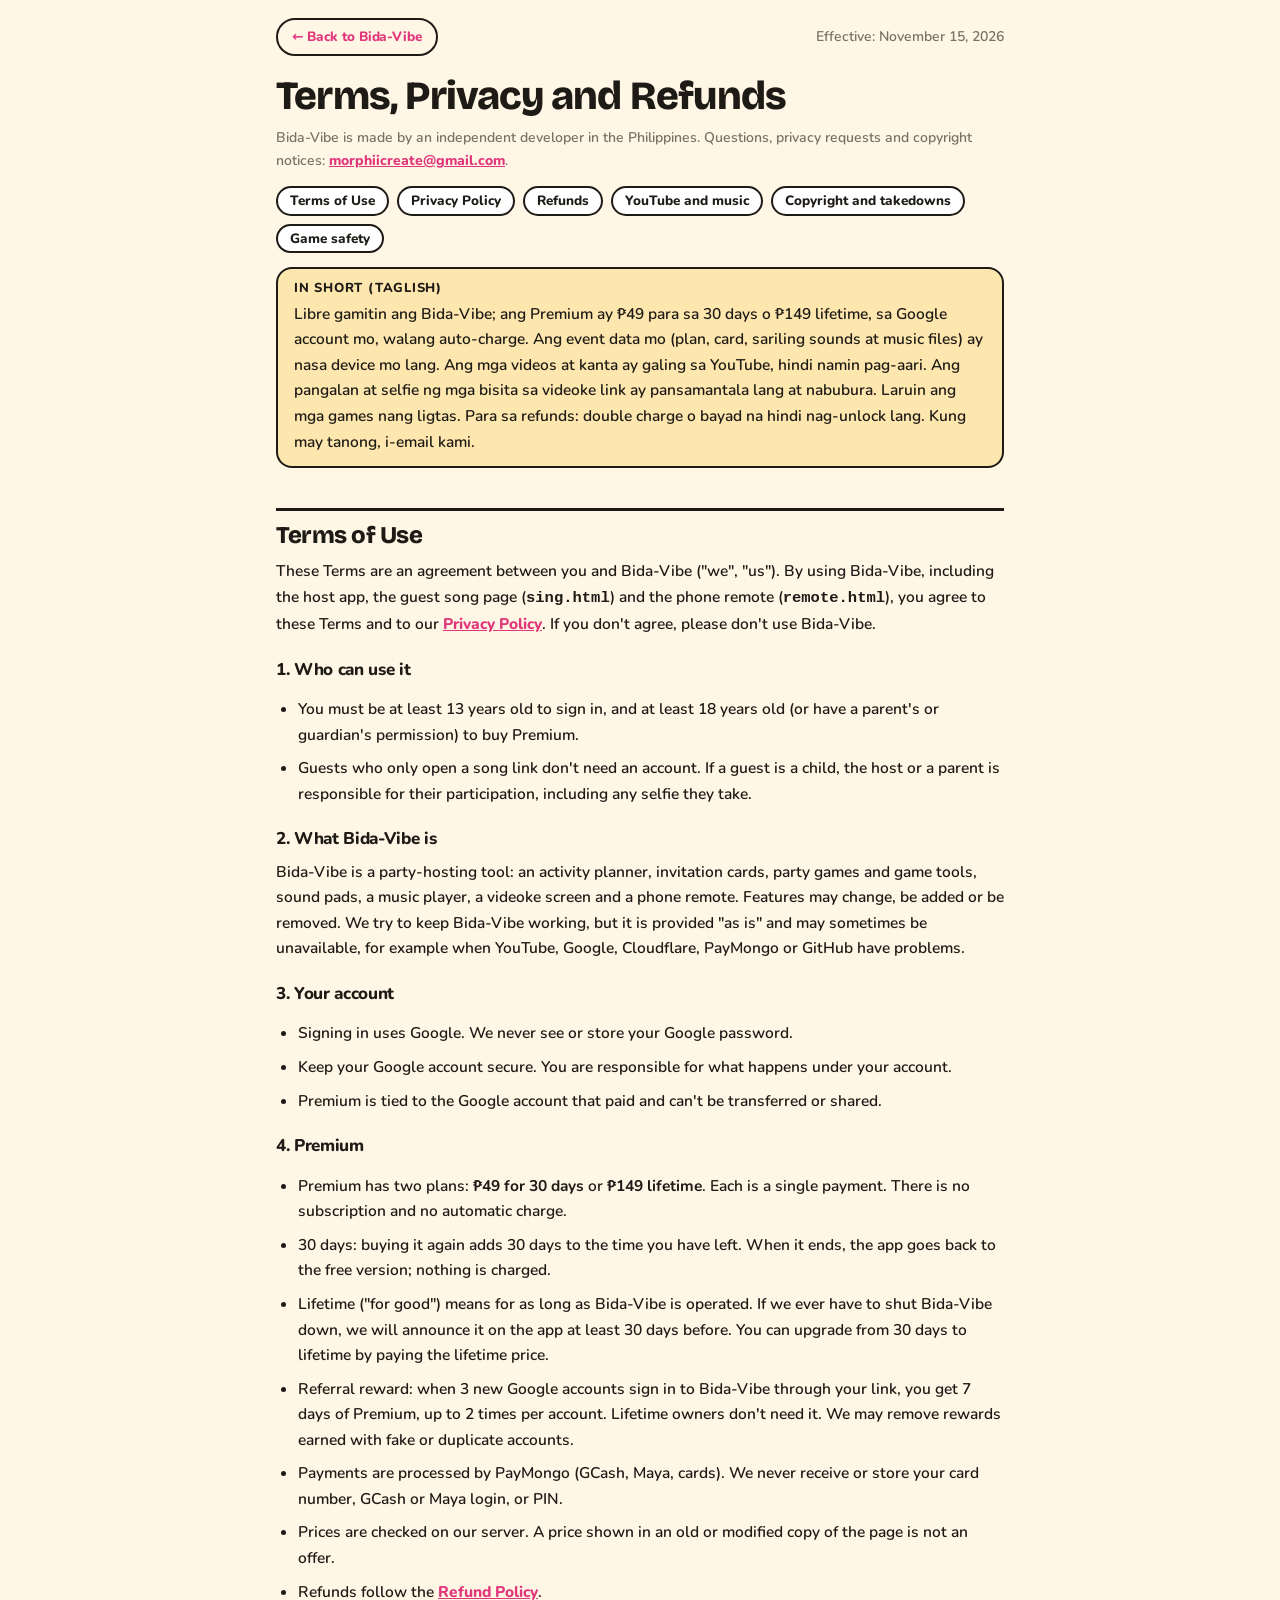
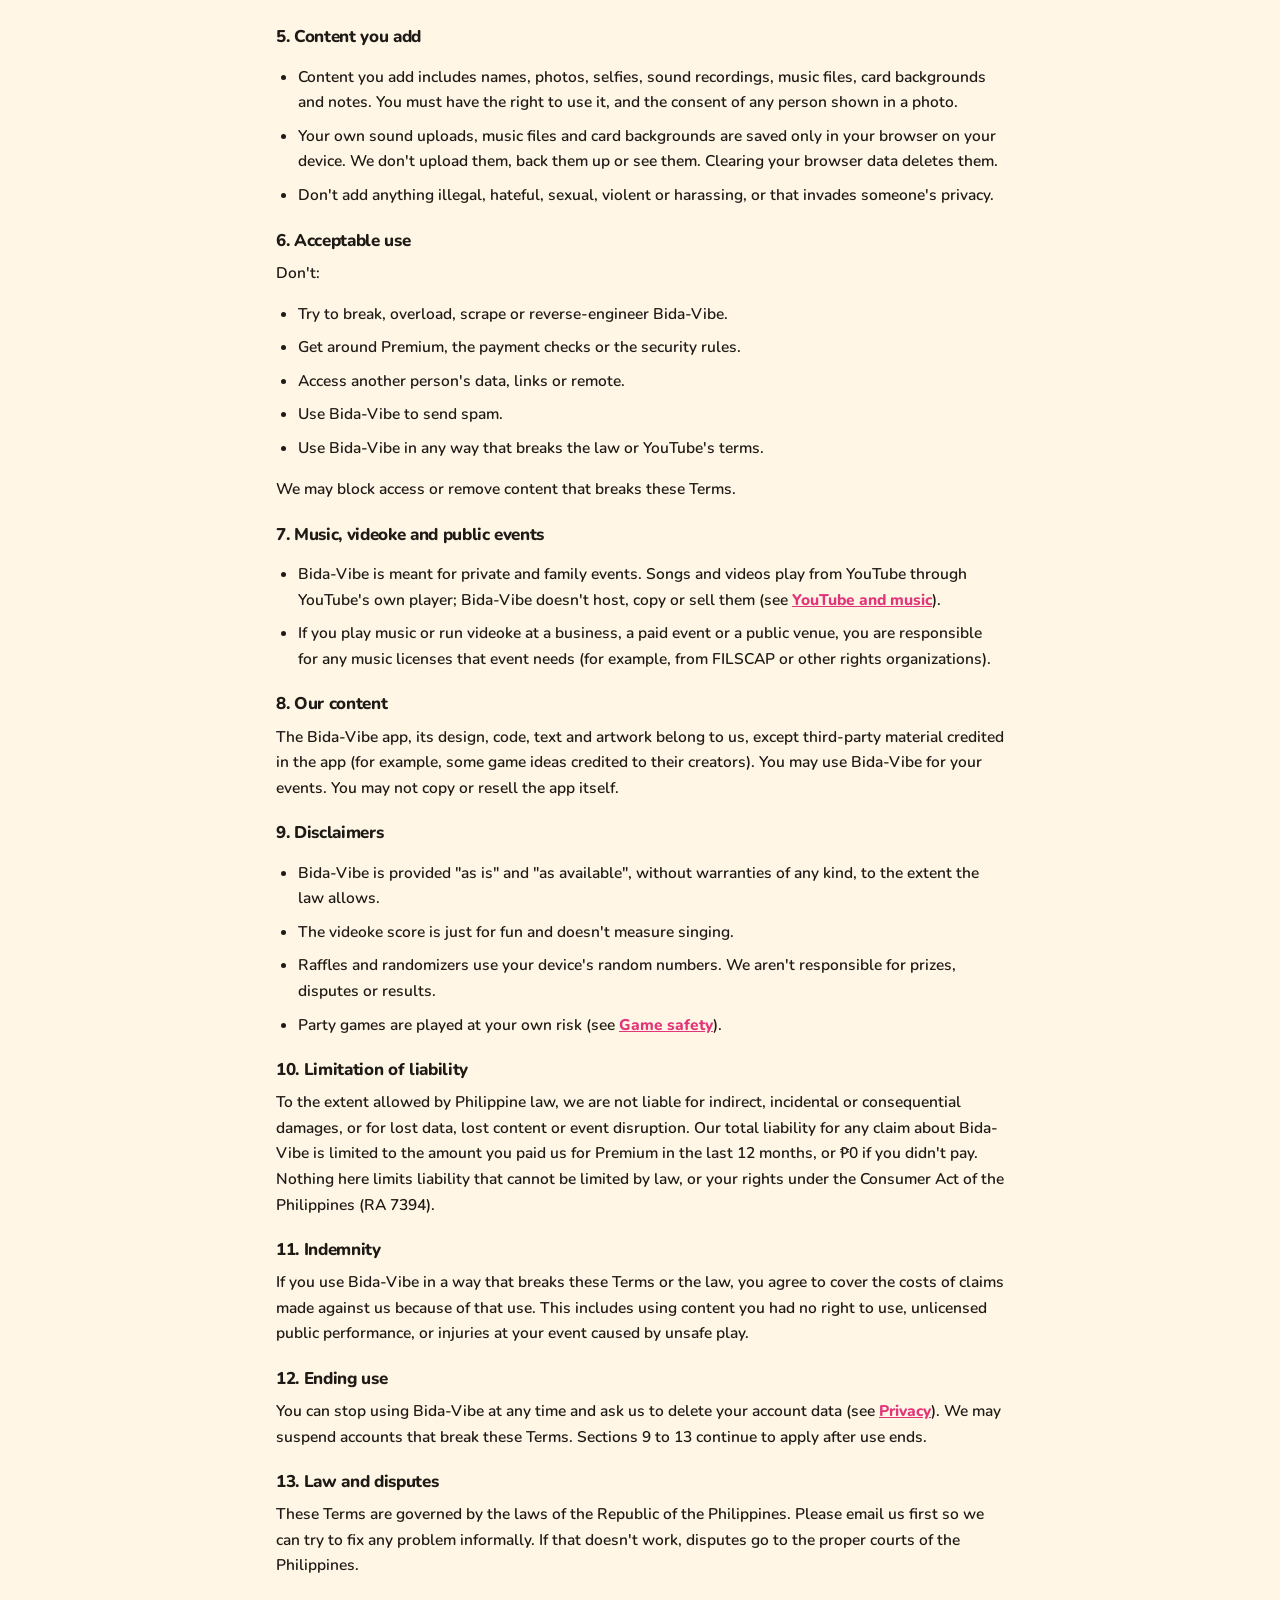
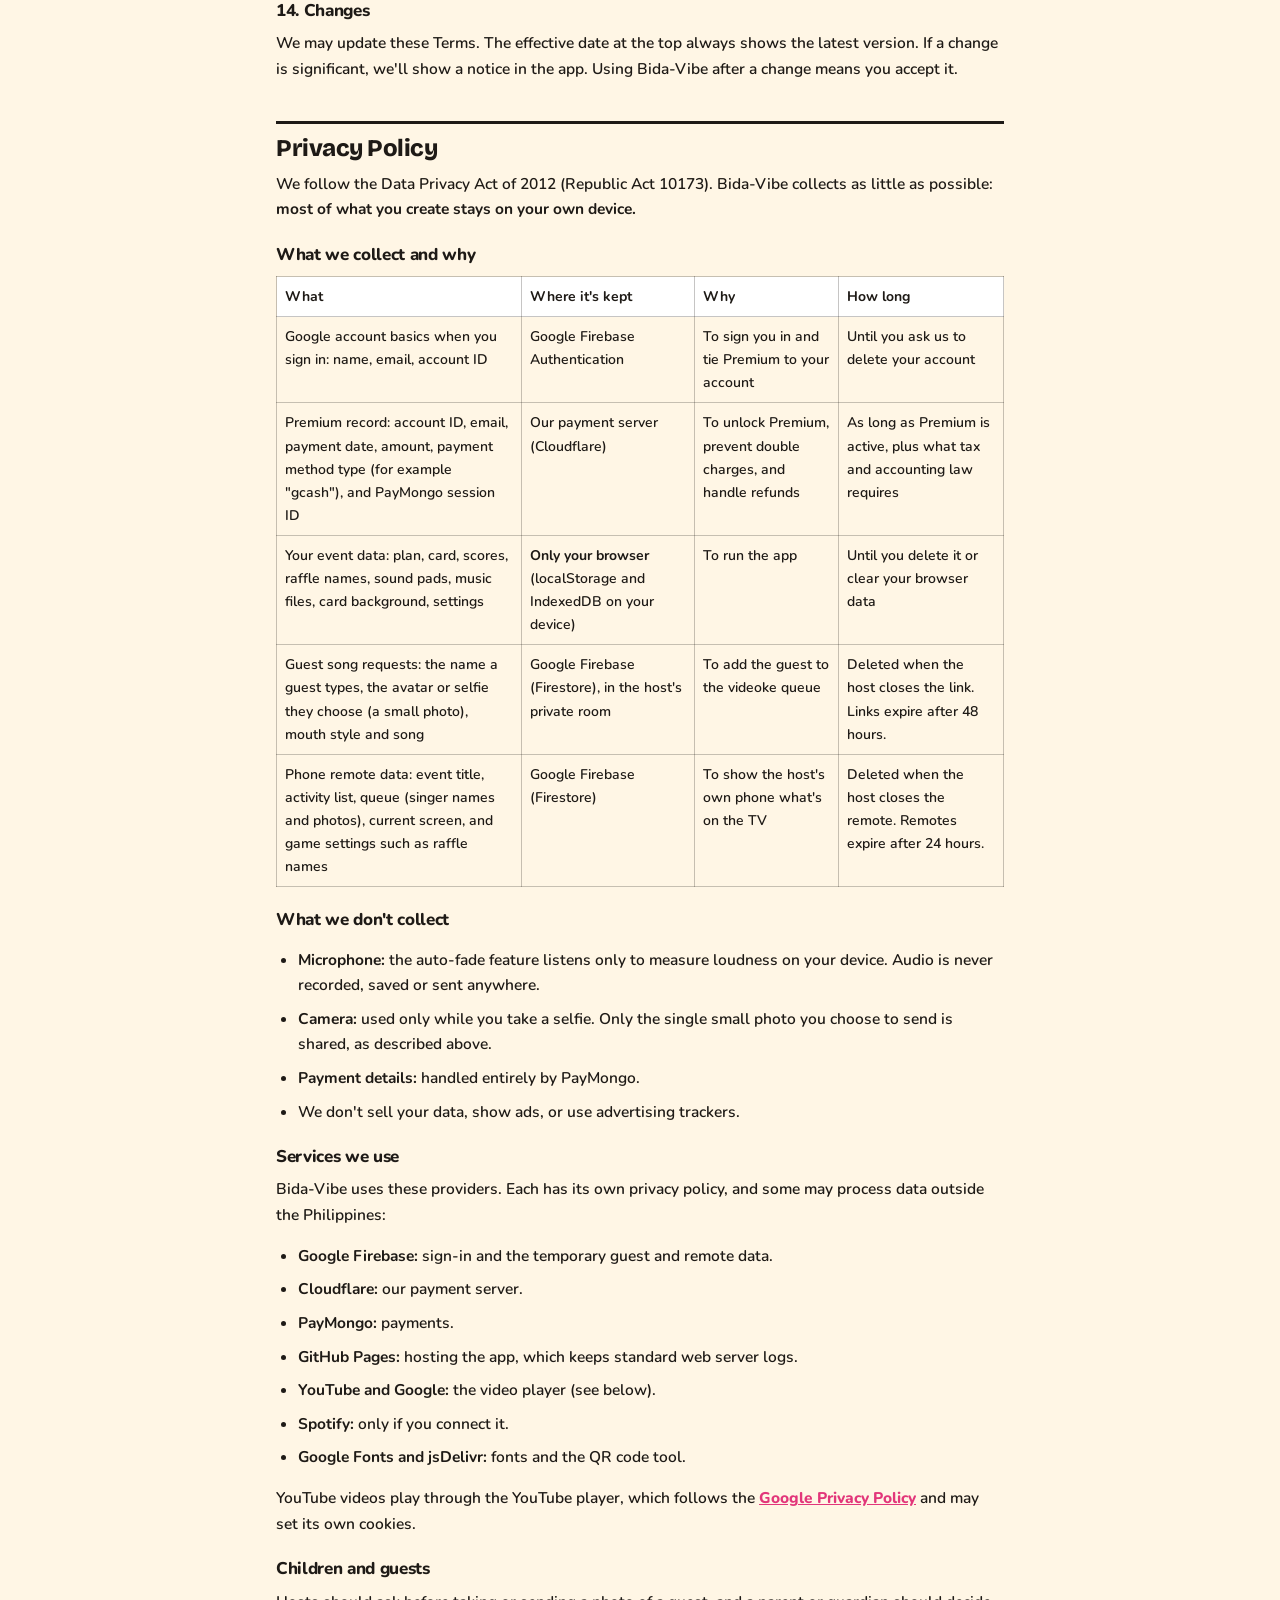
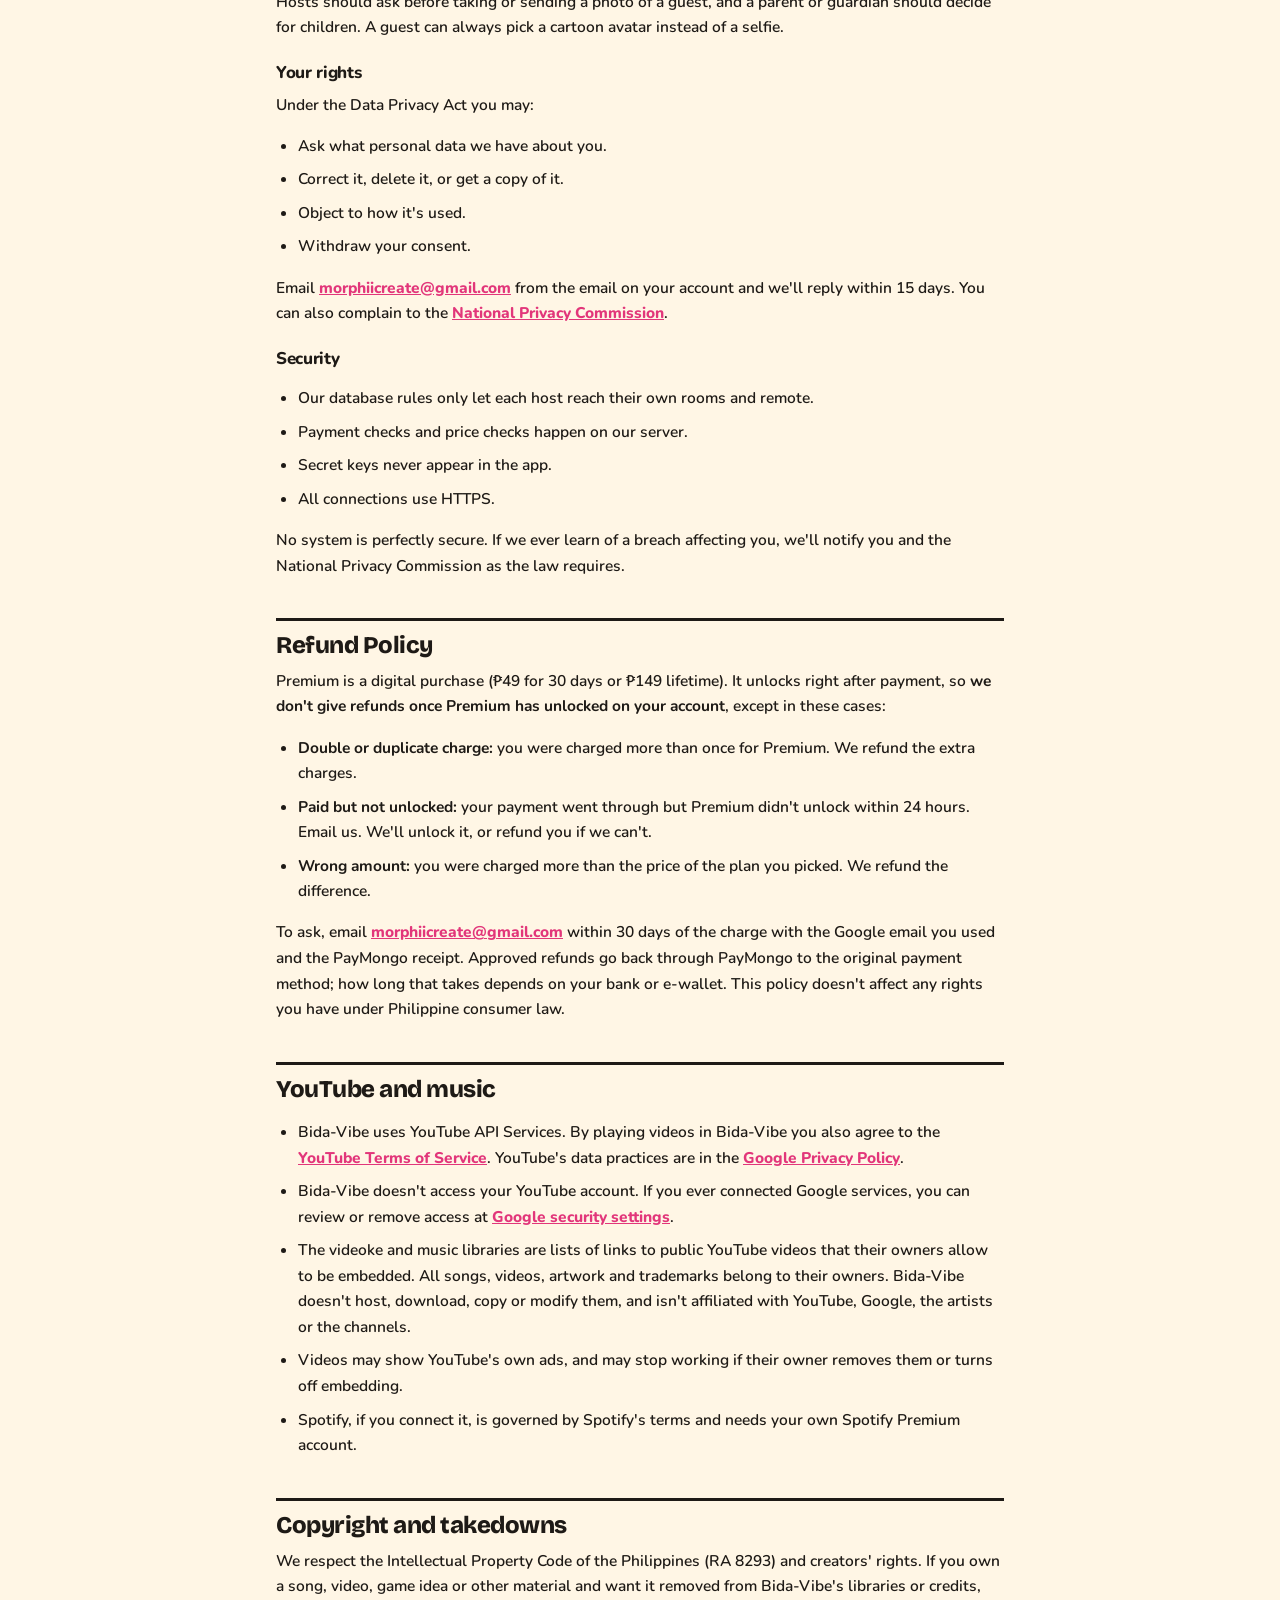
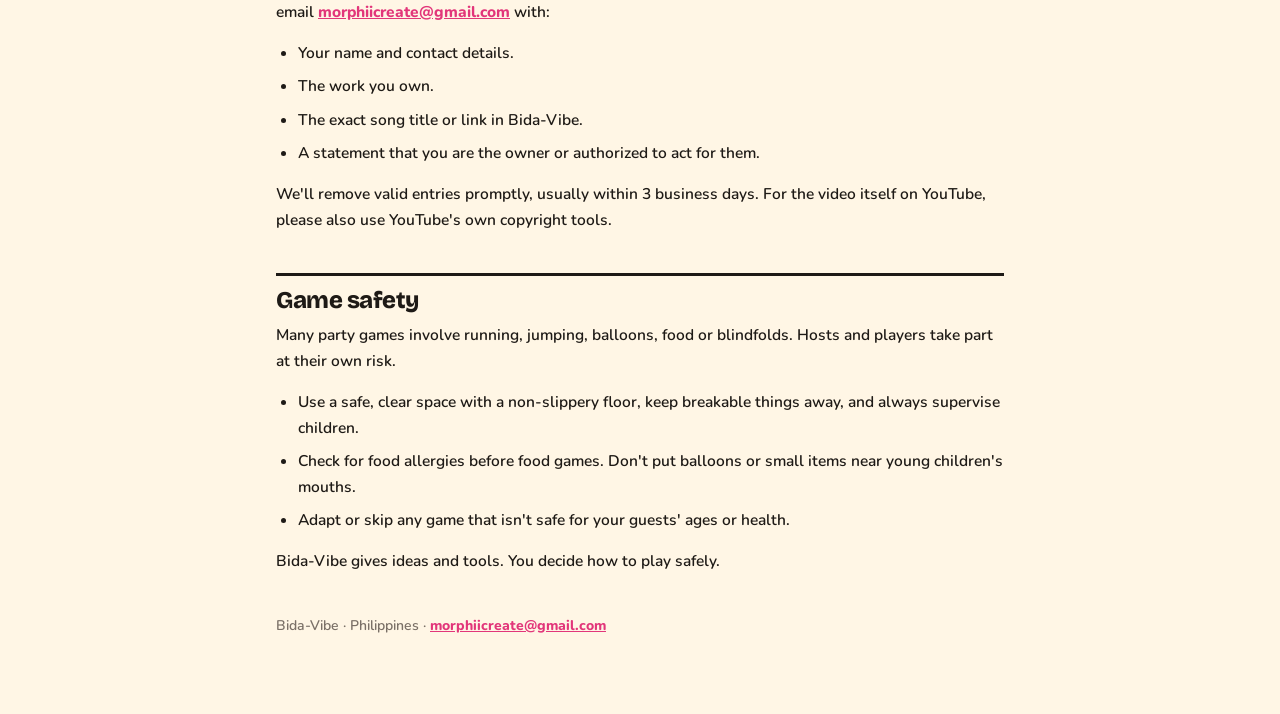
==== legal.html @ 40c273c8 "Two Premium plans, referral, offline mode, emcee pads, shorter wording - Premium: ₱49 for 30 days or" ====
<!DOCTYPE html>
<html lang="en">
<head>
<meta charset="UTF-8">
<meta name="viewport" content="width=device-width, initial-scale=1, viewport-fit=cover">
<meta name="theme-color" content="#1E1A16">
<meta name="referrer" content="strict-origin-when-cross-origin">
<meta http-equiv="Content-Security-Policy" content="object-src 'none'; base-uri 'self'; form-action 'self'; upgrade-insecure-requests">
<!-- Anti-clickjacking: if another site loads this page inside a frame, show nothing -->
<style id="antiframe">html{display:none}</style>
<script>if (window.top === window.self) { document.getElementById('antiframe').remove(); } else { try { window.top.location = window.self.location; } catch (e) {} }</script>
<title>Bida-Vibe · Terms, Privacy and Refunds</title>
<meta name="description" content="Bida-Vibe Terms of Use, Privacy Policy, Refund Policy, and copyright and YouTube notices.">
<link rel="icon" href="data:image/svg+xml,%3Csvg xmlns='http://www.w3.org/2000/svg' viewBox='0 0 64 64'%3E%3Cpath d='M4 8h56l-6 24-22 24L10 32z' fill='%23E2367A' stroke='%231E1A16' stroke-width='4' stroke-linejoin='round'/%3E%3Ccircle cx='32' cy='24' r='7' fill='%23FFF6E5'/%3E%3C/svg%3E">
<link rel="preconnect" href="https://fonts.googleapis.com">
<link rel="preconnect" href="https://fonts.gstatic.com" crossorigin>
<link href="https://fonts.googleapis.com/css2?family=Bricolage+Grotesque:opsz,wght@12..96,600;12..96,800&family=Nunito:wght@400;600;700;800&display=swap" rel="stylesheet">
<link rel="stylesheet" href="bida.css?v=20261116v">
<style>
  body { background: var(--cream); }
  .lg { max-width: 760px; margin: 0 auto; padding: 18px 16px 70px; font: 600 15.5px/1.65 var(--f); color: var(--ink); }
  .lg-top { display: flex; align-items: center; justify-content: space-between; gap: 10px; flex-wrap: wrap; }
  .lg h1 { font: 800 clamp(28px, 7vw, 40px)/1.1 var(--f2); margin: 18px 0 6px; }
  .lg h2 { font: 800 24px/1.2 var(--f2); margin: 40px 0 8px; padding-top: 10px; border-top: 3px solid var(--ink); scroll-margin-top: 12px; }
  .lg h3 { font: 800 17px/1.3 var(--f); margin: 22px 0 4px; }
  .lg p, .lg li { margin: 8px 0; }
  .lg ul { padding-left: 22px; }
  .lg a { color: var(--magenta); font-weight: 800; }
  .lg .muted { color: var(--ink-3); }
  .lg-toc { display: flex; flex-wrap: wrap; gap: 8px; margin: 14px 0 6px; }
  .lg-toc a { color: var(--ink); text-decoration: none; border: 2px solid var(--ink); border-radius: 99px; padding: 6px 12px; background: #fff; font: 800 13.5px/1 var(--f); }
  .lg-short { background: var(--gold-soft); border: 2px solid var(--ink); border-radius: 16px; padding: 12px 16px; margin: 14px 0; }
  .lg-short b { display: block; font: 800 13px/1.2 var(--f); letter-spacing: .06em; text-transform: uppercase; margin-bottom: 4px; }
  .lg table { width: 100%; border-collapse: collapse; font-size: 14px; margin: 10px 0; }
  .lg th, .lg td { text-align: left; vertical-align: top; border: 1.5px solid rgba(30,26,22,.25); padding: 8px; }
  .lg th { background: #fff; }
  @media (max-width: 560px) { .lg table, .lg tbody, .lg tr, .lg td, .lg th { display: block; } .lg thead { display: none; } .lg td { border-top: 0; } .lg tr { margin-bottom: 10px; border-top: 1.5px solid rgba(30,26,22,.25); } }
</style>
</head>
<body>
<main class="lg">
  <div class="lg-top"><a class="btn btn--ghost btn--sm" href="./">← Back to Bida-Vibe</a><span class="muted">Effective: November 15, 2026</span></div>
  <h1>Terms, Privacy and Refunds</h1>
  <p class="muted">Bida-Vibe is made by an independent developer in the Philippines. Questions, privacy requests and copyright notices: <a href="mailto:morphiicreate@gmail.com">morphiicreate@gmail.com</a>.</p>
  <nav class="lg-toc" aria-label="Sections">
    <a href="#terms">Terms of Use</a><a href="#privacy">Privacy Policy</a><a href="#refunds">Refunds</a><a href="#youtube">YouTube and music</a><a href="#copyright">Copyright and takedowns</a><a href="#safety">Game safety</a>
  </nav>
  <div class="lg-short"><b>In short (Taglish)</b>
    Libre gamitin ang Bida-Vibe; ang Premium ay ₱49 para sa 30 days o ₱149 lifetime, sa Google account mo, walang auto-charge. Ang event data mo (plan, card, sariling sounds at music files) ay nasa device mo lang. Ang mga videos at kanta ay galing sa YouTube, hindi namin pag-aari. Ang pangalan at selfie ng mga bisita sa videoke link ay pansamantala lang at nabubura. Laruin ang mga games nang ligtas. Para sa refunds: double charge o bayad na hindi nag-unlock lang. Kung may tanong, i-email kami.</div>

  <!-- ================= TERMS ================= -->
  <h2 id="terms">Terms of Use</h2>
  <p>These Terms are an agreement between you and Bida-Vibe ("we", "us"). By using Bida-Vibe, including the host app, the guest song page (<code>sing.html</code>) and the phone remote (<code>remote.html</code>), you agree to these Terms and to our <a href="#privacy">Privacy Policy</a>. If you don't agree, please don't use Bida-Vibe.</p>

  <h3>1. Who can use it</h3>
  <ul>
    <li>You must be at least 13 years old to sign in, and at least 18 years old (or have a parent's or guardian's permission) to buy Premium.</li>
    <li>Guests who only open a song link don't need an account. If a guest is a child, the host or a parent is responsible for their participation, including any selfie they take.</li>
  </ul>

  <h3>2. What Bida-Vibe is</h3>
  <p>Bida-Vibe is a party-hosting tool: an activity planner, invitation cards, party games and game tools, sound pads, a music player, a videoke screen and a phone remote. Features may change, be added or be removed. We try to keep Bida-Vibe working, but it is provided "as is" and may sometimes be unavailable, for example when YouTube, Google, Cloudflare, PayMongo or GitHub have problems.</p>

  <h3>3. Your account</h3>
  <ul>
    <li>Signing in uses Google. We never see or store your Google password.</li>
    <li>Keep your Google account secure. You are responsible for what happens under your account.</li>
    <li>Premium is tied to the Google account that paid and can't be transferred or shared.</li>
  </ul>

  <h3>4. Premium</h3>
  <ul>
    <li>Premium has two plans: <b>₱49 for 30 days</b> or <b>₱149 lifetime</b>. Each is a single payment. There is no subscription and no automatic charge.</li>
    <li>30 days: buying it again adds 30 days to the time you have left. When it ends, the app goes back to the free version; nothing is charged.</li>
    <li>Lifetime ("for good") means for as long as Bida-Vibe is operated. If we ever have to shut Bida-Vibe down, we will announce it on the app at least 30 days before. You can upgrade from 30 days to lifetime by paying the lifetime price.</li>
    <li>Referral reward: when 3 new Google accounts sign in to Bida-Vibe through your link, you get 7 days of Premium, up to 2 times per account. Lifetime owners don't need it. We may remove rewards earned with fake or duplicate accounts.</li>
    <li>Payments are processed by PayMongo (GCash, Maya, cards). We never receive or store your card number, GCash or Maya login, or PIN.</li>
    <li>Prices are checked on our server. A price shown in an old or modified copy of the page is not an offer.</li>
    <li>Refunds follow the <a href="#refunds">Refund Policy</a>.</li>
  </ul>

  <h3>5. Content you add</h3>
  <ul>
    <li>Content you add includes names, photos, selfies, sound recordings, music files, card backgrounds and notes. You must have the right to use it, and the consent of any person shown in a photo.</li>
    <li>Your own sound uploads, music files and card backgrounds are saved only in your browser on your device. We don't upload them, back them up or see them. Clearing your browser data deletes them.</li>
    <li>Don't add anything illegal, hateful, sexual, violent or harassing, or that invades someone's privacy.</li>
  </ul>

  <h3>6. Acceptable use</h3>
  <p>Don't:</p>
  <ul>
    <li>Try to break, overload, scrape or reverse-engineer Bida-Vibe.</li>
    <li>Get around Premium, the payment checks or the security rules.</li>
    <li>Access another person's data, links or remote.</li>
    <li>Use Bida-Vibe to send spam.</li>
    <li>Use Bida-Vibe in any way that breaks the law or YouTube's terms.</li>
  </ul>
  <p>We may block access or remove content that breaks these Terms.</p>

  <h3>7. Music, videoke and public events</h3>
  <ul>
    <li>Bida-Vibe is meant for private and family events. Songs and videos play from YouTube through YouTube's own player; Bida-Vibe doesn't host, copy or sell them (see <a href="#youtube">YouTube and music</a>).</li>
    <li>If you play music or run videoke at a business, a paid event or a public venue, you are responsible for any music licenses that event needs (for example, from FILSCAP or other rights organizations).</li>
  </ul>

  <h3>8. Our content</h3>
  <p>The Bida-Vibe app, its design, code, text and artwork belong to us, except third-party material credited in the app (for example, some game ideas credited to their creators). You may use Bida-Vibe for your events. You may not copy or resell the app itself.</p>

  <h3>9. Disclaimers</h3>
  <ul>
    <li>Bida-Vibe is provided "as is" and "as available", without warranties of any kind, to the extent the law allows.</li>
    <li>The videoke score is just for fun and doesn't measure singing.</li>
    <li>Raffles and randomizers use your device's random numbers. We aren't responsible for prizes, disputes or results.</li>
    <li>Party games are played at your own risk (see <a href="#safety">Game safety</a>).</li>
  </ul>

  <h3>10. Limitation of liability</h3>
  <p>To the extent allowed by Philippine law, we are not liable for indirect, incidental or consequential damages, or for lost data, lost content or event disruption. Our total liability for any claim about Bida-Vibe is limited to the amount you paid us for Premium in the last 12 months, or ₱0 if you didn't pay. Nothing here limits liability that cannot be limited by law, or your rights under the Consumer Act of the Philippines (RA 7394).</p>

  <h3>11. Indemnity</h3>
  <p>If you use Bida-Vibe in a way that breaks these Terms or the law, you agree to cover the costs of claims made against us because of that use. This includes using content you had no right to use, unlicensed public performance, or injuries at your event caused by unsafe play.</p>

  <h3>12. Ending use</h3>
  <p>You can stop using Bida-Vibe at any time and ask us to delete your account data (see <a href="#privacy">Privacy</a>). We may suspend accounts that break these Terms. Sections 9 to 13 continue to apply after use ends.</p>

  <h3>13. Law and disputes</h3>
  <p>These Terms are governed by the laws of the Republic of the Philippines. Please email us first so we can try to fix any problem informally. If that doesn't work, disputes go to the proper courts of the Philippines.</p>

  <h3>14. Changes</h3>
  <p>We may update these Terms. The effective date at the top always shows the latest version. If a change is significant, we'll show a notice in the app. Using Bida-Vibe after a change means you accept it.</p>

  <!-- ================= PRIVACY ================= -->
  <h2 id="privacy">Privacy Policy</h2>
  <p>We follow the Data Privacy Act of 2012 (Republic Act 10173). Bida-Vibe collects as little as possible: <b>most of what you create stays on your own device.</b></p>

  <h3>What we collect and why</h3>
  <table>
    <thead><tr><th>What</th><th>Where it's kept</th><th>Why</th><th>How long</th></tr></thead>
    <tbody>
      <tr><td>Google account basics when you sign in: name, email, account ID</td><td>Google Firebase Authentication</td><td>To sign you in and tie Premium to your account</td><td>Until you ask us to delete your account</td></tr>
      <tr><td>Premium record: account ID, email, payment date, amount, payment method type (for example "gcash"), and PayMongo session ID</td><td>Our payment server (Cloudflare)</td><td>To unlock Premium, prevent double charges, and handle refunds</td><td>As long as Premium is active, plus what tax and accounting law requires</td></tr>
      <tr><td>Your event data: plan, card, scores, raffle names, sound pads, music files, card background, settings</td><td><b>Only your browser</b> (localStorage and IndexedDB on your device)</td><td>To run the app</td><td>Until you delete it or clear your browser data</td></tr>
      <tr><td>Guest song requests: the name a guest types, the avatar or selfie they choose (a small photo), mouth style and song</td><td>Google Firebase (Firestore), in the host's private room</td><td>To add the guest to the videoke queue</td><td>Deleted when the host closes the link. Links expire after 48 hours.</td></tr>
      <tr><td>Phone remote data: event title, activity list, queue (singer names and photos), current screen, and game settings such as raffle names</td><td>Google Firebase (Firestore)</td><td>To show the host's own phone what's on the TV</td><td>Deleted when the host closes the remote. Remotes expire after 24 hours.</td></tr>
    </tbody>
  </table>

  <h3>What we don't collect</h3>
  <ul>
    <li><b>Microphone:</b> the auto-fade feature listens only to measure loudness on your device. Audio is never recorded, saved or sent anywhere.</li>
    <li><b>Camera:</b> used only while you take a selfie. Only the single small photo you choose to send is shared, as described above.</li>
    <li><b>Payment details:</b> handled entirely by PayMongo.</li>
    <li>We don't sell your data, show ads, or use advertising trackers.</li>
  </ul>

  <h3>Services we use</h3>
  <p>Bida-Vibe uses these providers. Each has its own privacy policy, and some may process data outside the Philippines:</p>
  <ul>
    <li><b>Google Firebase:</b> sign-in and the temporary guest and remote data.</li>
    <li><b>Cloudflare:</b> our payment server.</li>
    <li><b>PayMongo:</b> payments.</li>
    <li><b>GitHub Pages:</b> hosting the app, which keeps standard web server logs.</li>
    <li><b>YouTube and Google:</b> the video player (see below).</li>
    <li><b>Spotify:</b> only if you connect it.</li>
    <li><b>Google Fonts and jsDelivr:</b> fonts and the QR code tool.</li>
  </ul>
  <p>YouTube videos play through the YouTube player, which follows the <a href="https://policies.google.com/privacy" target="_blank" rel="noopener noreferrer">Google Privacy Policy</a> and may set its own cookies.</p>

  <h3>Children and guests</h3>
  <p>Hosts should ask before taking or sending a photo of a guest, and a parent or guardian should decide for children. A guest can always pick a cartoon avatar instead of a selfie.</p>

  <h3>Your rights</h3>
  <p>Under the Data Privacy Act you may:</p>
  <ul>
    <li>Ask what personal data we have about you.</li>
    <li>Correct it, delete it, or get a copy of it.</li>
    <li>Object to how it's used.</li>
    <li>Withdraw your consent.</li>
  </ul>
  <p>Email <a href="mailto:morphiicreate@gmail.com">morphiicreate@gmail.com</a> from the email on your account and we'll reply within 15 days. You can also complain to the <a href="https://privacy.gov.ph" target="_blank" rel="noopener noreferrer">National Privacy Commission</a>.</p>

  <h3>Security</h3>
  <ul>
    <li>Our database rules only let each host reach their own rooms and remote.</li>
    <li>Payment checks and price checks happen on our server.</li>
    <li>Secret keys never appear in the app.</li>
    <li>All connections use HTTPS.</li>
  </ul>
  <p>No system is perfectly secure. If we ever learn of a breach affecting you, we'll notify you and the National Privacy Commission as the law requires.</p>

  <!-- ================= REFUNDS ================= -->
  <h2 id="refunds">Refund Policy</h2>
  <p>Premium is a digital purchase (₱49 for 30 days or ₱149 lifetime). It unlocks right after payment, so <b>we don't give refunds once Premium has unlocked on your account</b>, except in these cases:</p>
  <ul>
    <li><b>Double or duplicate charge:</b> you were charged more than once for Premium. We refund the extra charges.</li>
    <li><b>Paid but not unlocked:</b> your payment went through but Premium didn't unlock within 24 hours. Email us. We'll unlock it, or refund you if we can't.</li>
    <li><b>Wrong amount:</b> you were charged more than the price of the plan you picked. We refund the difference.</li>
  </ul>
  <p>To ask, email <a href="mailto:morphiicreate@gmail.com">morphiicreate@gmail.com</a> within 30 days of the charge with the Google email you used and the PayMongo receipt. Approved refunds go back through PayMongo to the original payment method; how long that takes depends on your bank or e-wallet. This policy doesn't affect any rights you have under Philippine consumer law.</p>

  <!-- ================= YOUTUBE ================= -->
  <h2 id="youtube">YouTube and music</h2>
  <ul>
    <li>Bida-Vibe uses YouTube API Services. By playing videos in Bida-Vibe you also agree to the <a href="https://www.youtube.com/t/terms" target="_blank" rel="noopener noreferrer">YouTube Terms of Service</a>. YouTube's data practices are in the <a href="https://policies.google.com/privacy" target="_blank" rel="noopener noreferrer">Google Privacy Policy</a>.</li>
    <li>Bida-Vibe doesn't access your YouTube account. If you ever connected Google services, you can review or remove access at <a href="https://myaccount.google.com/permissions" target="_blank" rel="noopener noreferrer">Google security settings</a>.</li>
    <li>The videoke and music libraries are lists of links to public YouTube videos that their owners allow to be embedded. All songs, videos, artwork and trademarks belong to their owners. Bida-Vibe doesn't host, download, copy or modify them, and isn't affiliated with YouTube, Google, the artists or the channels.</li>
    <li>Videos may show YouTube's own ads, and may stop working if their owner removes them or turns off embedding.</li>
    <li>Spotify, if you connect it, is governed by Spotify's terms and needs your own Spotify Premium account.</li>
  </ul>

  <!-- ================= COPYRIGHT ================= -->
  <h2 id="copyright">Copyright and takedowns</h2>
  <p>We respect the Intellectual Property Code of the Philippines (RA 8293) and creators' rights. If you own a song, video, game idea or other material and want it removed from Bida-Vibe's libraries or credits, email <a href="mailto:morphiicreate@gmail.com">morphiicreate@gmail.com</a> with:</p>
  <ul>
    <li>Your name and contact details.</li>
    <li>The work you own.</li>
    <li>The exact song title or link in Bida-Vibe.</li>
    <li>A statement that you are the owner or authorized to act for them.</li>
  </ul>
  <p>We'll remove valid entries promptly, usually within 3 business days. For the video itself on YouTube, please also use YouTube's own copyright tools.</p>

  <!-- ================= SAFETY ================= -->
  <h2 id="safety">Game safety</h2>
  <p>Many party games involve running, jumping, balloons, food or blindfolds. Hosts and players take part at their own risk.</p>
  <ul>
    <li>Use a safe, clear space with a non-slippery floor, keep breakable things away, and always supervise children.</li>
    <li>Check for food allergies before food games. Don't put balloons or small items near young children's mouths.</li>
    <li>Adapt or skip any game that isn't safe for your guests' ages or health.</li>
  </ul>
  <p>Bida-Vibe gives ideas and tools. You decide how to play safely.</p>

  <p class="muted" style="margin-top:40px">Bida-Vibe · Philippines · <a href="mailto:morphiicreate@gmail.com">morphiicreate@gmail.com</a></p>
</main>
</body>
</html>
---- bida.css ----
/* ============================================================
   Bida-Vibe — flat fiesta styles (no gradients)
   ============================================================ */
html, body { background: #FFF6E5; }

:root {
  --cream: #FFF6E5;
  --paper: #FFFDF8;
  --ink: #1E1A16;
  --ink-2: #4A433C;
  --ink-3: #7A7067;
  --line: #1E1A16;
  --magenta: #E2367A;
  --magenta-soft: #FBD3E2;
  --turq: #0FA3A3;
  --turq-soft: #C9EEEC;
  --gold: #F6B21B;
  --gold-soft: #FDE7AE;
  --chili: #E4452B;
  --chili-soft: #F9D0C7;
  --leaf: #3E9B4F;
  --leaf-soft: #D3EDD5;
  --f: 'Nunito', system-ui, sans-serif;
  --f2: 'Bricolage Grotesque', 'Nunito', sans-serif;
  --r-sm: 10px; --r-md: 16px; --r-lg: 22px; --r-xl: 30px;
  --shadow: 4px 4px 0 var(--ink);
  --shadow-sm: 2px 2px 0 var(--ink);
  --ease-out: cubic-bezier(.22,1,.36,1);
  --ease-spring: cubic-bezier(.34,1.56,.64,1);
  --tab-h: 68px;
}

*, *::before, *::after { box-sizing: border-box; }
html { -webkit-text-size-adjust: 100%; overflow-x: clip; }
body {
  margin: 0; color: var(--ink); font: 400 16px/1.55 var(--f);
  -webkit-font-smoothing: antialiased; -moz-osx-font-smoothing: grayscale;
  overflow-x: clip; min-height: 100dvh;
}
::selection { background: var(--gold); color: var(--ink); }
button, input, select, textarea { font: inherit; color: inherit; }
button { cursor: pointer; }
:focus-visible { outline: 3px solid var(--turq); outline-offset: 2px; border-radius: 6px; }
[hidden] { display: none !important; }
.ic { width: 20px; height: 20px; flex: none; }
h1, h2, h3, h4 { font-family: var(--f2); line-height: 1.05; margin: 0; letter-spacing: -.02em; }
p { margin: 0; }

/* ---------- Buttons ---------- */
.btn {
  position: relative; display: inline-flex; align-items: center; justify-content: center; gap: 8px;
  min-height: 44px; padding: 10px 20px; border: 2px solid var(--ink); border-radius: 999px;
  background: var(--paper); color: var(--ink); font: 800 15px/1 var(--f); letter-spacing: -.005em;
  overflow: hidden; isolation: isolate; box-shadow: var(--shadow-sm); text-decoration: none;
  transition: transform .2s var(--ease-out), box-shadow .2s var(--ease-out), color .35s var(--ease-out);
  -webkit-tap-highlight-color: transparent; user-select: none;
}
.btn::after {
  content: ""; position: absolute; inset: 0; z-index: -1; background: var(--fill, var(--gold));
  transform: translateX(-101%); transition: transform .4s var(--ease-out);
}
@media (hover: hover) {
  .btn:hover { transform: translate(-2px,-2px); box-shadow: var(--shadow); }
  .btn:hover::after { transform: translateX(0); }
}
.btn:active { transform: translate(2px,2px); box-shadow: none; }
.btn--sm { min-height: 38px; padding: 8px 14px; font-size: 13.5px; }
.btn--lg { min-height: 54px; padding: 14px 26px; font-size: 16.5px; }
.btn--block { width: 100%; }
.btn--ink     { background: var(--ink); color: var(--cream); --fill: var(--turq); }
.btn--magenta { background: var(--magenta); color: #fff; --fill: var(--ink); }
.btn--turq    { background: var(--turq); color: #fff; --fill: var(--ink); }
.btn--gold    { background: var(--gold); --fill: var(--paper); }
.btn--chili   { background: var(--chili); color: #fff; --fill: var(--ink); }
.btn--leaf    { background: var(--leaf); color: #fff; --fill: var(--ink); }
.btn--ghost   { background: transparent; box-shadow: none; --fill: var(--gold-soft); }
.btn--ghost:hover { box-shadow: var(--shadow-sm); }
.btn[disabled] { opacity: .45; pointer-events: none; }
.icon-btn {
  width: 38px; height: 38px; display: inline-grid; place-items: center; border-radius: 12px;
  border: 2px solid var(--ink); background: var(--paper); color: var(--ink); box-shadow: var(--shadow-sm);
  transition: transform .15s var(--ease-out), box-shadow .15s;
}
.icon-btn:active { transform: translate(2px,2px); box-shadow: none; }
.icon-btn .ic { width: 18px; height: 18px; }
.icon-btn--plain { border-color: transparent; box-shadow: none; background: transparent; }

/* ---------- Bunting / papel picado ---------- */
.bunting { position: relative; height: 54px; overflow: hidden; pointer-events: none; }
.bunting svg { display: block; width: 100%; height: 100%; }
.bunting .flag { transform-box: fill-box; transform-origin: 50% 0; animation: sway 3.2s ease-in-out infinite alternate; }
@keyframes sway { from { transform: rotate(-4deg); } to { transform: rotate(4deg); } }
.bunting--app { height: 30px; }

/* ---------- Landing ---------- */
.landing {
  position: fixed; inset: 0; z-index: 40; overflow-y: auto; background: var(--cream);
  display: grid; grid-template-rows: auto auto 1fr auto; padding-bottom: max(32px, env(safe-area-inset-bottom));
}
.landing .bunting--hero { height: 74px; }
.land-nav { display: flex; align-items: center; justify-content: space-between; padding: 6px 20px 0; max-width: 1200px; width: 100%; margin: 0 auto; }
.wordmark {
  font: 800 24px/1 var(--f2); letter-spacing: -.045em; color: var(--ink); text-decoration: none;
  background: none; border: 0; padding: 0;
}
.wordmark span { color: var(--magenta); }
.wordmark--sm { font-size: 21px; }
.land-hero { max-width: 1200px; width: 100%; margin: 0 auto; padding: 40px 20px 24px; }
.eyebrow { display: inline-flex; align-items: center; gap: 10px; font: 800 12.5px/1 var(--f); letter-spacing: .16em; text-transform: uppercase; color: var(--ink-2); }
.eyebrow .dot { width: 9px; height: 9px; border-radius: 50%; background: var(--chili); box-shadow: 0 0 0 2px var(--ink); }
.land-h1 {
  margin: 18px 0 20px; font: 800 clamp(64px, 15vw, 168px)/.86 var(--f2); letter-spacing: -.055em;
  display: flex; flex-direction: column;
}
.land-h1 span { display: block; }
.hl-magenta { color: var(--magenta); }
.hl-turq { color: var(--turq); }
.land-sub { max-width: 34rem; font-size: clamp(16px, 1.6vw, 18.5px); color: var(--ink-2); font-weight: 600; }
.land-cta { display: flex; flex-wrap: wrap; gap: 12px; margin-top: 28px; }
.land-stats { list-style: none; display: flex; gap: 32px; margin: 36px 0 0; padding: 0; flex-wrap: wrap; }
.land-stats li { display: flex; flex-direction: column; }
.land-stats b { font: 800 40px/1 var(--f2); letter-spacing: -.04em; font-variant-numeric: tabular-nums; }
.land-stats span { font: 800 11px/1.3 var(--f); letter-spacing: .14em; text-transform: uppercase; color: var(--ink-3); margin-top: 4px; }
.land-cards { display: none; }
.tcard {
  border: 2px solid var(--ink); border-radius: var(--r-lg); padding: 16px 18px; box-shadow: var(--shadow);
  display: flex; flex-direction: column; gap: 4px; background: var(--paper);
}
.tcard small { font: 800 11px/1 var(--f); letter-spacing: .14em; text-transform: uppercase; }
.tcard b { font: 800 20px/1.15 var(--f2); letter-spacing: -.02em; }
.tcard em { font-style: normal; font-weight: 700; font-size: 13px; color: var(--ink-2); }
.tcard--gold { background: var(--gold); }
.tcard--turq { background: var(--turq-soft); }
.tcard--magenta { background: var(--magenta); color: #fff; }
.tcard--magenta em { color: #fff; }

@media (min-width: 980px) {
  .land-hero { padding-top: 56px; display: grid; grid-template-columns: minmax(0, 1.2fr) minmax(0, .8fr); column-gap: 48px; align-items: start; }
  .land-hero > * { grid-column: 1; }
  .land-hero > .land-cards {
    grid-column: 2; grid-row: 1 / span 6; display: flex; flex-direction: column; gap: 18px; justify-self: end;
    width: min(380px, 100%); margin-top: 64px;
  }
  .tcard:nth-child(1) { transform: rotate(-3deg); }
  .tcard:nth-child(2) { transform: rotate(2deg) translateX(-30px); }
  .tcard:nth-child(3) { transform: rotate(-1.5deg) translateX(10px); }
}

/* Entrance */
.fade-up { animation: fadeUp .8s var(--ease-out) both; animation-delay: var(--d, 0s); }
@keyframes fadeUp { from { opacity: 0; transform: translateY(24px); } to { opacity: 1; transform: none; } }

/* ---------- App shell ---------- */
.app { min-height: 100dvh; padding-bottom: calc(var(--tab-h) + env(safe-area-inset-bottom) + 12px); }
.app-head { position: sticky; top: 0; z-index: 20; background: var(--cream); border-bottom: 2px solid var(--ink); }
.head-row { display: flex; align-items: center; gap: 12px; padding: 6px 16px 10px; }
.head-event { flex: 1; min-width: 0; font: 800 13px/1.2 var(--f); color: var(--ink-2); white-space: nowrap; overflow: hidden; text-overflow: ellipsis; }
.head-event b { color: var(--ink); }
.live-btn .ic { width: 18px; height: 18px; }

.tabs {
  position: fixed; left: 0; right: 0; bottom: 0; z-index: 25; display: grid; grid-template-columns: repeat(6, 1fr);
  background: var(--paper); border-top: 2px solid var(--ink); padding: 6px 6px calc(6px + env(safe-area-inset-bottom));
}
.tabs button {
  display: flex; flex-direction: column; align-items: center; gap: 3px; padding: 6px 2px; min-height: 52px;
  border: 0; background: transparent; border-radius: 14px; font: 800 11px/1 var(--f); color: var(--ink-3);
  transition: background .2s, color .2s;
}
.tabs button .ic { width: 22px; height: 22px; }
.tabs button.active { background: var(--gold); color: var(--ink); box-shadow: inset 0 0 0 2px var(--ink); }

.app-main { max-width: 980px; margin: 0 auto; padding: 20px 16px 24px; }
.panel { display: none; }
.panel.active { display: block; animation: fadeUp .45s var(--ease-out) both; }

.panel-head { display: flex; align-items: flex-end; justify-content: space-between; gap: 12px; margin-bottom: 18px; flex-wrap: wrap; }
.panel-head h2 { font-size: clamp(30px, 6vw, 44px); letter-spacing: -.04em; }
.panel-head p { color: var(--ink-2); font-weight: 600; margin-top: 6px; max-width: 36rem; }
.kicker { font: 800 11.5px/1 var(--f); letter-spacing: .16em; text-transform: uppercase; color: var(--magenta); margin-bottom: 8px; display: block; }

.card {
  background: var(--paper); border: 2px solid var(--ink); border-radius: var(--r-lg); box-shadow: var(--shadow);
  padding: 18px;
}
.card + .card { margin-top: 16px; }
.card h3 { font-size: 21px; margin-bottom: 4px; }
.muted { color: var(--ink-3); font-weight: 600; font-size: 14px; }
.stack > * + * { margin-top: 14px; }

/* Forms */
.field { display: flex; flex-direction: column; gap: 6px; }
.field label, .field-label { font: 800 12px/1 var(--f); letter-spacing: .1em; text-transform: uppercase; color: var(--ink-2); }
.input, select.input, textarea.input {
  width: 100%; min-height: 46px; padding: 10px 14px; border: 2px solid var(--ink); border-radius: 12px;
  background: #fff; font-weight: 700; font-size: 16px; outline: none; transition: box-shadow .15s;
}
.input:focus { box-shadow: var(--shadow-sm); }
textarea.input { min-height: 120px; resize: vertical; line-height: 1.5; font-weight: 600; }
.grid-2 { display: grid; grid-template-columns: 1fr; gap: 14px; }
.grid-2 > * { min-width: 0; }
@media (min-width: 640px) { .grid-2 { grid-template-columns: minmax(0, 1fr) minmax(0, 1fr); } }

/* Games */
.game-filters { display: flex; gap: 8px; overflow-x: auto; padding-bottom: 6px; margin-bottom: 12px; scrollbar-width: none; }
.game-filters::-webkit-scrollbar { display: none; }
.game-filters .chip { flex: none; white-space: nowrap; }
.game-grid { display: grid; grid-template-columns: 1fr; gap: 14px; }
@media (min-width: 640px) { .game-grid { grid-template-columns: repeat(2, 1fr); } }
@media (min-width: 1100px) { .game-grid { grid-template-columns: repeat(3, 1fr); } }
.gcard {
  text-align: left; padding: 0; border: 2px solid var(--ink); border-radius: var(--r-lg); background: #fff; overflow: hidden;
  box-shadow: var(--shadow-sm); transition: transform .2s var(--ease-out), box-shadow .2s; display: flex; flex-direction: column;
}
.gcard:hover { transform: translate(-2px,-2px); box-shadow: var(--shadow); }
.gcard .scene { border-bottom: 2px solid var(--ink); }
.gcard-body { padding: 14px 16px 16px; display: flex; flex-direction: column; gap: 8px; }
.gcard-body b { font: 800 19px/1.1 var(--f2); letter-spacing: -.02em; }
.gcard-meta { display: flex; flex-wrap: wrap; gap: 6px; }
.gcard-meta span { font: 800 11.5px/1 var(--f); padding: 5px 9px; border-radius: 999px; background: var(--cream); border: 1.5px solid var(--ink); }
.energy { display: inline-flex; gap: 2px; }
.energy i { width: 7px; height: 12px; border-radius: 2px; background: var(--ink); opacity: .2; }
.energy i.on { opacity: 1; background: var(--chili); }

/* Animated scenes */
.scene { aspect-ratio: 16 / 9; width: 100%; display: block; background: var(--turq-soft); }
.scene--gold { background: var(--gold-soft); } .scene--magenta { background: var(--magenta-soft); }
.scene--leaf { background: var(--leaf-soft); } .scene--chili { background: var(--chili-soft); }
.scene svg { width: 100%; height: 100%; display: block; }
.scene text { font-family: var(--f); font-weight: 800; }

/* Game detail */
.gd-scene { border: 2px solid var(--ink); border-radius: var(--r-md); overflow: hidden; }
.gd-steps { list-style: none; margin: 0; padding: 0; counter-reset: s; display: flex; flex-direction: column; gap: 8px; }
.gd-steps li { counter-increment: s; display: grid; grid-template-columns: 34px 1fr; gap: 10px; align-items: start; padding: 10px; border: 2px solid transparent; border-radius: 12px; font-weight: 600; transition: background .3s, border-color .3s; }
.gd-steps li::before { content: counter(s); width: 30px; height: 30px; border-radius: 50%; border: 2px solid var(--ink); display: grid; place-items: center; font: 800 14px/1 var(--f2); background: #fff; }
.gd-steps li.now { background: var(--gold-soft); border-color: var(--ink); }
.gd-steps li.now::before { background: var(--gold); }
.mat-list { list-style: none; margin: 0; padding: 0; display: flex; flex-direction: column; gap: 6px; }
.mat-list li { display: flex; gap: 10px; align-items: center; font-weight: 700; }
.mat-list input { width: 20px; height: 20px; accent-color: var(--leaf); flex: none; }
.host-lines { display: flex; flex-direction: column; gap: 10px; }
.host-line { border-left: 6px solid var(--magenta); background: var(--cream); padding: 10px 12px; border-radius: 0 12px 12px 0; font-weight: 600; }
.host-line small { display: block; font: 800 11px/1 var(--f); letter-spacing: .12em; text-transform: uppercase; color: var(--magenta); margin-bottom: 4px; }
.sec-title { font: 800 12px/1 var(--f); letter-spacing: .14em; text-transform: uppercase; color: var(--ink-2); margin: 18px 0 10px; display: flex; align-items: center; gap: 8px; }
.sec-title .ic { width: 16px; height: 16px; }

/* Premium */
.locked { position: relative; }
.lock-banner {
  display: flex; gap: 14px; align-items: center; padding: 16px; border: 2px solid var(--ink); border-radius: var(--r-lg);
  background: var(--ink); color: var(--cream); margin-bottom: 18px; box-shadow: var(--shadow);
}
.lock-banner .ic { width: 28px; height: 28px; color: var(--gold); }
.lock-banner b { font: 800 17px/1.2 var(--f2); display: block; }
.lock-banner span { font-size: 13.5px; font-weight: 600; opacity: .8; }
.lock-banner .btn { margin-left: auto; flex: none; }
.badge-pro { display: inline-flex; align-items: center; gap: 4px; font: 800 10.5px/1 var(--f); letter-spacing: .1em; text-transform: uppercase; padding: 4px 8px; border-radius: 999px; background: var(--gold); border: 1.5px solid var(--ink); color: var(--ink); vertical-align: middle; }
.badge-pro .ic { width: 12px; height: 12px; }
.tabs button .badge-dot { position: absolute; }

/* Sound pads */
.pads { display: grid; grid-template-columns: repeat(3, 1fr); gap: 10px; }
@media (min-width: 640px) { .pads { grid-template-columns: repeat(4, 1fr); } }
@media (min-width: 900px) { .pads { grid-template-columns: repeat(5, 1fr); } }
.pad {
  position: relative; aspect-ratio: 1 / 1; border: 2px solid var(--ink); border-radius: var(--r-md); background: var(--pc, var(--gold));
  box-shadow: var(--shadow); display: flex; flex-direction: column; align-items: center; justify-content: center; gap: 4px; padding: 8px;
  font: 800 14px/1.1 var(--f); text-align: center; color: var(--ink); transition: transform .08s, box-shadow .08s;
  -webkit-tap-highlight-color: transparent; user-select: none; touch-action: manipulation;
}
.pad small { font-size: 10.5px; font-weight: 800; letter-spacing: .08em; text-transform: uppercase; opacity: .7; }
.pad:active, .pad.hit { transform: translate(4px,4px); box-shadow: 0 0 0 var(--ink); }
.pad .pad-key { position: absolute; top: 6px; left: 8px; font: 800 10px/1 var(--f); opacity: .55; }
.pad .pad-del { position: absolute; top: 4px; right: 4px; width: 26px; height: 26px; border-radius: 8px; border: 1.5px solid var(--ink); background: #fff; display: grid; place-items: center; }
.pad .pad-del .ic { width: 14px; height: 14px; }
.pad--add { background: #fff; border-style: dashed; box-shadow: none; }
.pad--add .ic { width: 26px; height: 26px; }
.pad.disabled { opacity: .5; }
.pc-gold { --pc: var(--gold); } .pc-turq { --pc: var(--turq-soft); } .pc-magenta { --pc: var(--magenta-soft); }
.pc-chili { --pc: var(--chili-soft); } .pc-leaf { --pc: var(--leaf-soft); } .pc-paper { --pc: #fff; }
.rec-row { display: flex; flex-wrap: wrap; gap: 10px; align-items: center; }
.rec-on { animation: blink 1s steps(2) infinite; }
@keyframes blink { 50% { opacity: .35; } }

/* Music */
.src-tabs { display: grid; grid-template-columns: repeat(4, 1fr); gap: 8px; margin-bottom: 14px; }
.src-tab { min-height: 64px; border: 2px solid var(--ink); border-radius: var(--r-md); background: #fff; font: 800 13.5px/1.15 var(--f); display: flex; flex-direction: column; align-items: center; justify-content: center; gap: 4px; padding: 6px; }
.src-tab small { font-size: 10.5px; color: var(--ink-3); font-weight: 800; }
.src-tab.on { background: var(--turq); color: #fff; box-shadow: var(--shadow-sm); }
.src-tab.on small { color: #fff; opacity: .85; }
.yt-host { position: relative; aspect-ratio: 16/9; border: 2px solid var(--ink); border-radius: var(--r-md); overflow: hidden; background: var(--ink); }
.yt-host iframe, .yt-host > div { position: absolute; inset: 0; width: 100%; height: 100%; }
.queue { list-style: none; margin: 10px 0 0; padding: 0; display: flex; flex-direction: column; gap: 6px; max-height: 260px; overflow: auto; }
.queue li { display: flex; align-items: center; gap: 10px; padding: 8px 10px; border: 2px solid var(--ink); border-radius: 12px; background: #fff; font-weight: 700; font-size: 14px; cursor: pointer; }
.queue li.now { background: var(--gold-soft); }
.queue li span { flex: 1; min-width: 0; overflow: hidden; text-overflow: ellipsis; white-space: nowrap; }

/* Sliders, toggles, notes */
.vu { height: 14px; border: 2px solid var(--cream); border-radius: 999px; overflow: hidden; margin-top: 12px; }
.vu i { display: block; height: 100%; width: 0; background: var(--gold); transition: width .08s linear; }
.slider-row { display: grid; grid-template-columns: 1fr auto; gap: 4px 12px; align-items: center; margin-top: 14px; }
.slider-row label { font: 800 12px/1 var(--f); letter-spacing: .1em; text-transform: uppercase; }
.slider-row output { font: 800 14px/1 var(--f2); font-variant-numeric: tabular-nums; }
.slider-row input { grid-column: 1 / -1; }
input[type=range] { -webkit-appearance: none; appearance: none; width: 100%; height: 30px; background: transparent; }
input[type=range]::-webkit-slider-runnable-track { height: 10px; border-radius: 999px; background: var(--paper); border: 2px solid var(--ink); }
input[type=range]::-webkit-slider-thumb { -webkit-appearance: none; width: 26px; height: 26px; margin-top: -10px; border-radius: 50%; background: var(--gold); border: 2px solid var(--ink); }
input[type=range]::-moz-range-track { height: 10px; border-radius: 999px; background: var(--paper); border: 2px solid var(--ink); }
input[type=range]::-moz-range-thumb { width: 22px; height: 22px; border-radius: 50%; background: var(--gold); border: 2px solid var(--ink); }
.toggle { display: flex; align-items: center; gap: 10px; font-weight: 800; font-size: 14px; margin-top: 12px; cursor: pointer; }
.toggle input { width: 22px; height: 22px; accent-color: var(--gold); }
.seg-ctrl { display: inline-flex; border: 2px solid var(--cream); border-radius: 999px; overflow: hidden; margin-top: 12px; }
.seg-ctrl button { border: 0; background: transparent; color: var(--cream); font: 800 13px/1 var(--f); padding: 9px 14px; }
.seg-ctrl button.on { background: var(--gold); color: var(--ink); }
.note { font-size: 13.5px; font-weight: 600; color: var(--ink-2); background: var(--gold-soft); border: 2px dashed var(--ink); border-radius: 12px; padding: 10px 12px; }
.note code { background: #fff; border-radius: 4px; padding: 1px 5px; font-size: 12.5px; }

/* ---------- Plan (event + activity list) ---------- */
.plan-top { display: grid; grid-template-columns: minmax(0, 1fr) minmax(0, 1fr); gap: 10px; }
.plan-top .field { min-width: 0; }
.plan-top .field:first-child { grid-column: 1 / -1; }
/* Date/time inputs have a built-in minimum width in some browsers — let them shrink inside their column */
.input { min-width: 0; max-width: 100%; }
input[type=date].input, input[type=time].input { -webkit-appearance: none; appearance: none; display: block; padding-right: 8px; }
input[type=date]::-webkit-date-and-time-value, input[type=time]::-webkit-date-and-time-value { text-align: left; }

/* Activity checks, notes and the highlighted next activity */
.act-check { flex: none; width: 52px; border: 0; border-right: 2px solid var(--ink); background: #fff; display: grid; place-items: center; cursor: pointer; }
.act-check::before { content: ""; grid-area: 1 / 1; width: 24px; height: 24px; border: 2.5px solid var(--ink); border-radius: 7px; background: #fff; }
.act-check .ic { grid-area: 1 / 1; width: 18px; height: 18px; color: var(--ink); position: relative; z-index: 1; }
.act.is-done .act-check::before { background: var(--leaf); }
.act.is-done .act-check .ic { color: #fff; }
.act.is-done .act-title { text-decoration: line-through; text-decoration-thickness: 2px; color: var(--ink-3); }
.act.is-done .act-time, .act.is-done .act-min { opacity: .55; }
.act-note { grid-column: 1 / -1; display: flex; gap: 6px; align-items: flex-start; font: 600 13.5px/1.4 var(--f); color: var(--ink-2); background: var(--cream); border-radius: 8px; padding: 6px 8px; margin-top: 2px; overflow-wrap: anywhere; }
.act-note .ic { width: 14px; height: 14px; flex: none; margin-top: 2px; }
.act.is-next { background: var(--gold-soft); border-width: 3px; box-shadow: var(--shadow); transform: scale(1.015); margin: 6px 0; }
.act.is-next .act-main { min-height: 84px; padding-top: 16px; padding-bottom: 16px; position: relative; }
.act.is-next .act-title { font-size: 20px; font-family: var(--f2); letter-spacing: -.02em; }
.act.is-next .act-time { font-size: 15px; }
.act.is-next .act-check, .act.is-next .act-move button { background: var(--gold-soft); }
.act-next-tag { position: absolute; top: -1px; left: 10px; font: 800 10.5px/1 var(--f); letter-spacing: .14em; text-transform: uppercase; background: var(--ink); color: var(--gold); padding: 4px 8px; border-radius: 0 0 8px 8px; }
.ln-note { display: flex; gap: 8px; align-items: flex-start; margin-top: 12px; padding: 10px 12px; background: rgba(255,255,255,.7); border: 2px dashed var(--ink); border-radius: 12px; font-weight: 700; font-size: 16px; }
.ln-note .ic { width: 18px; height: 18px; flex: none; margin-top: 2px; }
.pill { cursor: pointer; }
.pill--done { background: var(--leaf); color: #fff; }
.pill--done .ic { width: 14px; height: 14px; }
.game-credit { margin-top: 16px; }
.game-credit a { color: var(--magenta); font-weight: 800; }
.talk-btn.waiting { background: var(--turq); }

/* Saved YouTube links */
.yt-add { display: flex; gap: 8px; }
.yt-add .input { flex: 1; }
.yt-add .btn { flex: none; }
.yt-head { display: flex; justify-content: space-between; align-items: baseline; margin: 18px 0 8px; }
.yt-list { list-style: none; margin: 0; padding: 0; display: flex; flex-direction: column; gap: 8px; }
.yt-list li { display: flex; align-items: stretch; border: 2px solid var(--ink); border-radius: 14px; background: #fff; overflow: hidden; }
.yt-list li.now { background: var(--gold-soft); box-shadow: var(--shadow-sm); }
.yt-list li.locked { opacity: .55; }
.yt-play { flex: 1; min-width: 0; display: flex; align-items: center; gap: 10px; padding: 8px 10px; border: 0; background: none; text-align: left; color: var(--ink); }
.yt-play img, .yt-ph { width: 72px; aspect-ratio: 16 / 9; object-fit: cover; border-radius: 8px; border: 1.5px solid var(--ink); flex: none; background: var(--ink); display: grid; place-items: center; color: var(--cream); }
.yt-ph .ic { width: 18px; height: 18px; }
.yt-t { flex: 1; min-width: 0; display: flex; flex-direction: column; gap: 2px; }
.yt-t b { font: 800 14px/1.25 var(--f); overflow: hidden; display: -webkit-box; -webkit-line-clamp: 2; -webkit-box-orient: vertical; }
.yt-t small { font: 700 12px/1 var(--f); color: var(--ink-3); }
.yt-play > .ic { flex: none; width: 20px; height: 20px; }
.yt-del { border-left: 2px solid var(--ink); border-radius: 0; width: 46px; height: auto; }

/* Floating playlist */
.pl-fab { display: none; position: fixed; z-index: 56; right: 14px; bottom: calc(var(--tab-h) + var(--bar-h) + env(safe-area-inset-bottom) + 12px);
  align-items: center; gap: 8px; min-height: 48px; padding: 0 14px 0 16px; border: 2px solid var(--ink); border-radius: 999px; background: var(--turq); color: #fff;
  font: 800 14px/1 var(--f); box-shadow: var(--shadow); }
.pl-fab b { min-width: 24px; height: 24px; padding: 0 6px; border-radius: 999px; background: #fff; color: var(--ink); display: grid; place-items: center; font-size: 12.5px; }
body.in-app .pl-fab:not([hidden]), body.in-live .pl-fab:not([hidden]) { display: inline-flex; }
body.on-music:not(.in-live) .pl-fab, body.on-music:not(.in-live) .pl-panel { display: none !important; }
body.in-live .pl-fab { bottom: calc(var(--bar-h) + env(safe-area-inset-bottom) + 86px); }
.pl-panel { position: fixed; z-index: 57; right: 12px; left: 12px; bottom: calc(var(--tab-h) + var(--bar-h) + env(safe-area-inset-bottom) + 70px);
  max-height: min(60vh, 520px); overflow-y: auto; background: var(--cream); border: 2px solid var(--ink); border-radius: var(--r-lg); box-shadow: 6px 6px 0 var(--ink); padding: 12px; animation: sheetUp .25s var(--ease-out) both; }
body.in-live .pl-panel { bottom: calc(var(--bar-h) + env(safe-area-inset-bottom) + 144px); }
.pl-head { display: flex; align-items: center; justify-content: space-between; margin-bottom: 8px; font: 800 17px/1 var(--f2); }
@media (min-width: 600px) { .pl-panel { left: auto; width: 420px; } }
@media (min-width: 1100px) {
  .pl-fab { bottom: calc(var(--bar-h) + 16px); }
  .pl-panel { bottom: calc(var(--bar-h) + 76px); }
}

/* Videoke */
.vk-top { display: grid; gap: 16px; }
@media (min-width: 760px) { .vk-top { grid-template-columns: minmax(0, 1fr) minmax(0, 1fr); align-items: start; } }
.vk-remote { background: var(--ink); color: var(--cream); }
.vk-display { background: #0d0b09; border: 2px solid #3a332d; border-radius: 14px; padding: 12px; text-align: center; }
.vk-code { display: flex; justify-content: center; gap: 6px; }
.vk-code span { width: 44px; height: 56px; border-radius: 8px; background: #1f1a15; border: 2px solid #3a332d; display: grid; place-items: center; font: 800 30px/1 var(--f2); color: var(--gold); font-variant-numeric: tabular-nums; }
.vk-title { margin-top: 10px; min-height: 40px; font: 800 15px/1.25 var(--f); color: var(--cream); }
.vk-title small { display: block; font-weight: 700; opacity: .7; font-size: 13px; }
.vk-keys { display: grid; grid-template-columns: repeat(3, 1fr); gap: 8px; margin-top: 12px; }
.vk-keys button { min-height: 56px; border-radius: 14px; border: 2px solid #3a332d; background: #2a241e; color: var(--cream); font: 800 24px/1 var(--f2); box-shadow: 0 3px 0 #000; }
.vk-keys button:active { transform: translateY(2px); box-shadow: none; }
.vk-keys .vk-k-clr { font-size: 15px; background: #3a332d; }
.vk-keys .vk-k-res { font-size: 15px; background: var(--magenta); border-color: var(--magenta); color: #fff; }
.vk-keys .vk-k-res:disabled { opacity: .4; }
.vk-queue h3 small { font-size: 14px; }
.vk-now { display: flex; gap: 10px; align-items: center; margin-top: 10px; padding: 10px 12px; border: 2px solid var(--ink); border-radius: 12px; background: var(--gold-soft); }
.vk-now .ic { color: var(--magenta); }
.vk-now b, .vk-q b, .vk-list b { display: block; font: 800 15px/1.25 var(--f); }
.vk-now small, .vk-q small, .vk-list small { display: block; font: 700 12.5px/1.3 var(--f); color: var(--ink-3); }
.vk-q, .vk-list { list-style: none; margin: 10px 0 0; padding: 0; display: flex; flex-direction: column; gap: 6px; }
.vk-q li, .vk-list li { display: flex; align-items: center; gap: 10px; padding: 8px 10px; border: 2px solid var(--ink); border-radius: 12px; background: #fff; }
.vk-q li > div, .vk-list li > div { flex: 1; min-width: 0; }
.vk-qn { width: 26px; height: 26px; border-radius: 50%; background: var(--cream); border: 1.5px solid var(--ink); display: grid; place-items: center; font: 800 12px/1 var(--f); flex: none; }
.vk-c { flex: none; min-width: 64px; padding: 6px 8px; border-radius: 8px; background: var(--ink); color: var(--gold); font: 800 15px/1 var(--f2); text-align: center; font-variant-numeric: tabular-nums; }
.vk-search { display: flex; gap: 12px; align-items: center; }
.vk-search .input { flex: 1; }
.admin-list .vk-c { min-width: 58px; font-size: 13px; }
.admin-list b small { font-weight: 700; }
/* TV screen */
.vk-stage { position: fixed; inset: 0; z-index: 58; background: #000; color: #fff; display: grid; grid-template-rows: auto 1fr; grid-template-columns: 1fr; }
.vk-bar { display: flex; align-items: center; gap: 10px; padding: 10px 14px; background: #111; flex-wrap: wrap; border-bottom: 4px solid var(--gold); }
.vk-exit { color: #fff; border-color: #fff; }
.vk-nowbar { flex: 1; min-width: 200px; display: flex; align-items: center; gap: 10px; }
.vk-nowbar b { display: block; font: 800 17px/1.2 var(--f2); }
.vk-nowbar small { display: block; font: 700 13px/1.3 var(--f); opacity: .8; }
.vk-btns { display: flex; gap: 8px; align-items: center; flex-wrap: wrap; }
.vk-fs { color: #fff; border-color: #fff; }
.vk-player { grid-row: 2; grid-column: 1; position: relative; min-height: 0; }
.vk-player iframe, .vk-player > div { position: absolute; inset: 0; width: 100%; height: 100%; }

/* Queue on the left: separate boxes, no panel behind. Stops at 3/4 of the screen so lyrics stay visible. */
.vk-side { grid-row: 2; grid-column: 1; align-self: start; justify-self: start; z-index: 2; list-style: none; margin: 0; padding: 14px;
  display: flex; flex-direction: column; gap: 8px; max-height: 75%; overflow: hidden; pointer-events: none; width: min(300px, 42vw); }
.vk-box { display: flex; align-items: center; gap: 10px; padding: 7px 12px 7px 7px; background: #FFF6E5; color: var(--ink); border: 3px solid var(--ink);
  border-radius: 16px; box-shadow: 4px 4px 0 rgba(0,0,0,.55); animation: vkBoxIn .45s var(--ease-out) both; animation-delay: calc(var(--i) * 70ms); flex: none; }
.vk-box .vk-av { flex: none; display: grid; }
.vk-box .vk-av svg { display: block; }
.vk-bt { min-width: 0; display: grid; }
.vk-bt small { font: 800 10.5px/1 var(--f); letter-spacing: .12em; text-transform: uppercase; color: var(--chili); }
.vk-bt b { font: 800 16px/1.15 var(--f2); white-space: nowrap; overflow: hidden; text-overflow: ellipsis; }
.vk-bt em { font: 700 12.5px/1.2 var(--f); font-style: normal; color: var(--ink-3); white-space: nowrap; overflow: hidden; text-overflow: ellipsis; }
.vk-box.now { background: var(--gold); padding: 9px 14px 9px 9px; transform-origin: left center; }
.vk-box.now .vk-bt small { color: var(--ink); }
.vk-box.now .vk-bt b { font-size: 20px; }
.vk-box.now .vk-av { animation: vkBob 1.2s ease-in-out infinite; }
.vk-box.vk-more { justify-content: center; font: 800 13px/1 var(--f); padding: 8px 12px; background: var(--ink); color: #fff; border-color: #fff; }
@keyframes vkBoxIn { from { opacity: 0; transform: translateX(-40px) scale(.9); } }
@keyframes vkBob { 50% { transform: translateY(-4px) rotate(-5deg); } }
@media (max-width: 599px) { .vk-side { width: min(220px, 56vw); padding: 10px; gap: 6px; } .vk-box .vk-av svg { width: 32px; height: 32px; } .vk-box.now .vk-av svg { width: 42px; height: 42px; } .vk-bt b { font-size: 14px; } .vk-box.now .vk-bt b { font-size: 16px; } }

/* "Susunod na kakanta!" intro */
.vk-intro { position: absolute; inset: 0; z-index: 5; display: grid; place-items: center; overflow: hidden; background: var(--magenta); animation: vkIn .35s var(--ease-out) both; }
.vk-intro.out { animation: vkOut .45s ease-in both; }
.vki-rays { position: absolute; left: 50%; top: 50%; width: 260vmax; height: 260vmax; margin: -130vmax 0 0 -130vmax;
  background: repeating-conic-gradient(var(--gold) 0deg 9deg, transparent 9deg 22.5deg); opacity: .5; animation: vkSpin 14s linear infinite; }
.vki-conf i { position: absolute; top: -6%; left: calc(var(--x) * 1%); width: 14px; height: 22px; background: var(--c); border: 2px solid var(--ink);
  transform: rotate(var(--r)); animation: vkFall 2.6s linear var(--d) infinite; }
.vki-card { position: relative; text-align: center; padding: clamp(16px, 3vmin, 26px) clamp(18px, 4vmin, 34px) clamp(18px, 3.4vmin, 30px); background: #FFF6E5; color: var(--ink); border: 5px solid var(--ink); border-radius: 30px;
  box-shadow: 12px 12px 0 var(--ink); max-width: min(680px, 92vw); animation: vkCardIn .6s cubic-bezier(.34,1.56,.64,1) .1s both; }
.vki-tag { display: inline-block; background: var(--ink); color: var(--gold); font: 800 clamp(13px, 2vw, 18px)/1 var(--f); letter-spacing: .16em; text-transform: uppercase;
  padding: 10px 18px; border-radius: 99px; transform: rotate(-3deg); animation: vkWiggle 1.4s ease-in-out infinite; }
.vki-av { margin: 12px auto 2px; width: clamp(84px, 22vmin, 190px); animation: vkDrop .7s cubic-bezier(.34,1.56,.64,1) .35s both, vkBob 1s ease-in-out 1.1s infinite; }
.vki-av svg { width: 100%; height: auto; display: block; }
.vki-name { font: 800 clamp(36px, min(9vw, 12vh), 104px)/1 var(--f2); color: var(--chili); text-shadow: 4px 4px 0 var(--ink); -webkit-text-stroke: 2px var(--ink); margin: 6px 0 12px; word-break: break-word; }
.vki-name span { display: inline-block; animation: vkLetter .5s cubic-bezier(.34,1.56,.64,1) both; animation-delay: calc(.55s + var(--i) * 55ms); }
.vki-song { font: 800 clamp(17px, 2.6vw, 26px)/1.3 var(--f); display: flex; align-items: center; justify-content: center; gap: 10px; flex-wrap: wrap; }
.vki-song small { font-weight: 700; color: var(--ink-3); }
.vki-count { margin: 16px auto 0; min-width: clamp(64px, 13vmin, 96px); height: clamp(64px, 13vmin, 96px); padding: 0 18px; display: inline-grid; place-items: center; border-radius: 99px; background: var(--turq); color: #fff;
  border: 4px solid var(--ink); font: 800 clamp(38px, 8vmin, 58px)/1 var(--f2); box-shadow: 5px 5px 0 var(--ink); opacity: .25; }
.vki-count.pop { opacity: 1; animation: vkPop .5s cubic-bezier(.34,1.56,.64,1) both; }
.vki-count.go { background: var(--chili); font-size: clamp(34px, 6vw, 54px); }
@keyframes vkIn { from { opacity: 0; } }
@keyframes vkOut { to { opacity: 0; transform: scale(1.08); } }
@keyframes vkSpin { to { transform: rotate(360deg); } }
@keyframes vkFall { to { transform: translateY(115vh) rotate(calc(var(--r) + 540deg)); } }
@keyframes vkCardIn { from { opacity: 0; transform: scale(.4) rotate(-8deg); } }
@keyframes vkDrop { from { opacity: 0; transform: translateY(-120px) scale(.5); } }
@keyframes vkLetter { from { opacity: 0; transform: translateY(40px) scale(.3) rotate(12deg); } }
@keyframes vkWiggle { 50% { transform: rotate(3deg) scale(1.05); } }
@keyframes vkPop { from { transform: scale(1.5); opacity: .4; } }
@media (prefers-reduced-motion: reduce) { .vki-rays, .vki-conf i, .vki-av, .vki-tag, .vk-box.now .vk-av { animation: none !important; } }

/* Host library: search + dropdowns, 3 columns on tablet/PC */
.vk-search { flex-wrap: wrap; }
.vk-find { position: relative; flex: 1 1 220px; display: flex; }
.vk-find .input { flex: 1; padding-right: 40px; }
.vk-find-x { position: absolute; right: 6px; top: 50%; transform: translateY(-50%); width: 30px; height: 30px; border-radius: 50%; border: 0; background: var(--cream); color: var(--ink); display: grid; place-items: center; cursor: pointer; padding: 0; }
.vk-find-x .ic { width: 14px; height: 14px; }
.vk-art-btn { display: inline-flex; align-items: center; gap: 6px; min-height: 44px; max-width: 230px; padding: 0 12px; border: 2px solid var(--ink); border-radius: 12px; background: #fff; color: var(--ink); font: 800 14px/1 var(--f); cursor: pointer; }
.vk-art-btn span { overflow: hidden; text-overflow: ellipsis; white-space: nowrap; }
.vk-art-btn .ic { width: 16px; height: 16px; flex: none; }
.vk-art-btn.on { background: var(--gold); box-shadow: 2px 2px 0 var(--ink); }
.vk-tools { display: flex; gap: 8px; align-items: center; flex-wrap: wrap; }
.vk-tool { display: inline-flex; align-items: center; gap: 6px; min-height: 44px; max-width: 230px; padding: 0 14px; border: 2px solid var(--ink); border-radius: 12px; background: #fff; color: var(--ink); font: 800 14px/1 var(--f); cursor: pointer; }
.vk-tool span { overflow: hidden; text-overflow: ellipsis; white-space: nowrap; }
.vk-tool .ic { width: 18px; height: 18px; flex: none; }
.vk-tool--ic { width: 44px; padding: 0; justify-content: center; }
.vk-tool.on { background: var(--gold); box-shadow: 2px 2px 0 var(--ink); }
.vk-scoretg { margin: 0 0 0 auto; }
.ml-cats { display: flex; flex-wrap: wrap; gap: 6px; }
.pl-bar { display: flex; flex-wrap: wrap; gap: 8px; align-items: center; justify-content: space-between; margin: 8px 0 10px; }
.adm-chk { flex: none; width: 18px; height: 18px; accent-color: var(--magenta); margin: 0; }
.adm-sel { display: flex; flex-wrap: wrap; gap: 8px; align-items: center; margin-top: 10px; padding: 8px 10px; border-radius: 12px; background: var(--magenta-soft); border: 2px solid var(--ink); }
.adm-sel b { font: 800 14px/1 var(--f); margin-right: auto; }
.vk-letters { display: flex; gap: 6px; margin-top: 12px; overflow-x: auto; padding-bottom: 4px; scrollbar-width: thin; }
@media (min-width: 900px) { .vk-letters { flex-wrap: wrap; overflow: visible; } }
.vk-letters button { flex: none; width: 36px; height: 36px; border-radius: 10px; border: 2px solid var(--ink); background: #fff; color: var(--ink); font: 800 14px/1 var(--f); cursor: pointer; padding: 0; }
.vk-letters button.on { background: var(--magenta); color: #fff; box-shadow: 2px 2px 0 var(--ink); }
.vk-fbar { display: flex; align-items: center; gap: 8px; flex-wrap: wrap; margin-top: 12px; padding: 8px 10px; background: var(--cream); border: 2px dashed var(--ink); border-radius: 12px; }
.vk-fcount { font: 700 14px/1 var(--f); }
.vk-tag { padding: 5px 10px; border-radius: 99px; background: var(--ink); color: #fff; font: 800 12.5px/1 var(--f); max-width: 220px; overflow: hidden; text-overflow: ellipsis; white-space: nowrap; }
.vk-clear { margin-left: auto; min-height: 34px; }
.art-list { list-style: none; margin: 12px 0 0; padding: 0; display: grid; gap: 6px; max-height: 55vh; overflow-y: auto; }
.art-list button { width: 100%; display: flex; align-items: center; justify-content: space-between; gap: 10px; padding: 10px 12px; border: 2px solid var(--ink); border-radius: 12px; background: #fff; color: var(--ink); cursor: pointer; text-align: left; }
.art-list button b { font: 800 15px/1.2 var(--f); }
.art-list button small { font: 700 12.5px/1 var(--f); color: var(--ink-3); flex: none; }
.art-list button.on { background: var(--gold); }
@media (min-width: 600px) { .vk-list { display: grid; grid-template-columns: repeat(3, minmax(0, 1fr)); gap: 8px; } }
.vk-list li { padding: 6px 8px; gap: 8px; }
.vk-list .vk-c { min-width: 48px; font-size: 12.5px; padding: 5px 5px; }
.vk-list b { font-size: 14px; white-space: nowrap; overflow: hidden; text-overflow: ellipsis; }
.vk-list small { white-space: nowrap; overflow: hidden; text-overflow: ellipsis; }
.vk-add { flex: none; width: 34px; height: 34px; border-radius: 50%; border: 2px solid var(--ink); background: var(--gold); color: var(--ink); display: grid; place-items: center; cursor: pointer; padding: 0; box-shadow: 2px 2px 0 var(--ink); }
.vk-add .ic { width: 16px; height: 16px; }
.vk-add:active { transform: translate(2px, 2px); box-shadow: none; }

/* Admin library: plain compact rows, 4 columns on tablet/PC */
.adm-head { display: flex; align-items: center; justify-content: space-between; gap: 10px; }
.adm-count { font: 800 13px/1 var(--f); padding: 6px 10px; border-radius: 99px; background: var(--cream); border: 1.5px solid var(--ink); font-variant-numeric: tabular-nums; }
.adm-count.full { background: var(--chili); color: #fff; }
.adm-list { list-style: none; margin: 12px 0 0; padding: 0; display: grid; grid-template-columns: 1fr; column-gap: 18px; }
@media (min-width: 600px) { .adm-list { grid-template-columns: repeat(2, minmax(0, 1fr)); } }
@media (min-width: 900px) { .adm-list { grid-template-columns: repeat(4, minmax(0, 1fr)); } }
.adm-list li { display: flex; align-items: center; gap: 6px; min-width: 0; padding: 3px 0; border-bottom: 1px solid rgba(30,26,22,.1); }
.adm-list li.dup .adm-c { background: var(--chili); color: #fff; }
.adm-c { flex: none; font: 800 11.5px/1 var(--f); padding: 3px 5px; border-radius: 5px; background: var(--ink); color: var(--gold); font-variant-numeric: tabular-nums; }
.adm-t { flex: 1; min-width: 0; display: grid; }
.adm-t b, .adm-t small { white-space: nowrap; overflow: hidden; text-overflow: ellipsis; }
.adm-t b { font: 800 13px/1.25 var(--f); }
.adm-t small { font: 600 11.5px/1.2 var(--f); color: var(--ink-3); }
.adm-ic { flex: none; width: 26px; height: 26px; display: grid; place-items: center; border: 0; background: none; color: var(--ink-3); border-radius: 6px; cursor: pointer; padding: 0; }
.adm-ic .ic { width: 15px; height: 15px; }
.adm-ic:hover { background: var(--cream); color: var(--ink); }
.adm-del:hover { color: var(--chili); }
.adm-ic:disabled { opacity: .35; cursor: default; }

/* TV queue: after the two boxes, plain fading text */
.vk-tx { flex: none; padding: 1px 6px; font: 700 14px/1.3 var(--f); color: #fff; opacity: var(--o, .6); text-shadow: 0 1px 3px #000, 0 0 8px rgba(0,0,0,.8);
  white-space: nowrap; overflow: hidden; text-overflow: ellipsis; animation: vkBoxIn .45s var(--ease-out) both; animation-delay: calc(var(--i, 0) * 70ms); }
.vk-tx span { display: inline-block; min-width: 22px; font-weight: 800; color: var(--gold); }
.vk-tx b { font-weight: 800; }
.vk-tx em { font-style: normal; opacity: .85; }
.vk-tx:nth-child(3) { margin-top: 4px; }
/* QR code */
.qr-box { display: grid; place-items: center; min-height: 240px; margin-top: 14px; }
.qr-img { width: min(300px, 78vw); height: auto; border: 3px solid var(--ink); border-radius: 18px; box-shadow: 5px 5px 0 var(--ink); image-rendering: pixelated; }
.qr-note { text-align: center; margin-top: 14px; }
.qr-btns { display: flex; gap: 10px; justify-content: center; flex-wrap: wrap; margin-top: 14px; }
/* QR on the right of the video: guests scan it to add songs. Stays in the top 3/4 (lyrics are below). */
.vk-qr { grid-row: 2; grid-column: 1; align-self: start; justify-self: end; z-index: 2; margin: clamp(14px, 10vh, 110px) 16px 0 0; max-height: 72%;
  padding: 12px 12px 10px; background: #fff; border: 4px solid var(--ink); border-radius: 18px; box-shadow: 6px 6px 0 rgba(0,0,0,.6);
  text-align: center; pointer-events: none; width: clamp(130px, 19vmin, 230px); animation: vkBoxIn .5s var(--ease-out) both; }
.vk-qr canvas { display: block; width: 100%; height: auto; image-rendering: pixelated; }
.vk-qr b { display: block; margin-top: 8px; font: 800 clamp(14px, 2.2vmin, 19px)/1.1 var(--f2); color: var(--chili); }
.vk-qr small { display: block; margin-top: 3px; font: 800 clamp(10px, 1.5vmin, 13px)/1.2 var(--f); color: var(--ink); }
@media (max-width: 599px) { .vk-qr { width: 104px; padding: 7px; margin: 10px 10px 0 0; } .vk-qr b { font-size: 12px; } .vk-qr small { display: none; } }

/* Card: own background */
.own-bg { display: flex; gap: 8px; align-items: center; flex-wrap: wrap; margin-top: 8px; }
.own-sw { background-size: cover; background-position: center; }
.own-sw span { display: none; }
.own-up { margin-top: 8px; }
.own-bg label.btn, .own-up { cursor: pointer; }

/* Header remote button */
.remote-btn .ic { width: 16px; height: 16px; }
@media (max-width: 599px) { .remote-btn span { display: none; } .remote-btn { padding: 0 10px; } }
/* Singer selfie + camera */
.vk-ph { display: block; border-radius: 50%; object-fit: cover; border: 3px solid var(--ink); background: #fff; flex: none; }
.cam-wrap { position: fixed; inset: 0; z-index: 300; background: rgba(30,26,22,.72); display: grid; place-items: center; padding: 16px; }
.cam { width: min(420px, 100%); background: var(--cream); border: 3px solid var(--ink); border-radius: 22px; padding: 14px; box-shadow: 6px 6px 0 var(--ink); }
.cam-view { position: relative; aspect-ratio: 1; border-radius: 16px; overflow: hidden; background: #000; border: 3px solid var(--ink); }
.cam-view video, .cam-view img { width: 100%; height: 100%; object-fit: cover; display: block; }
.cam-view video { transform: scaleX(-1); }
.cam-msg { position: absolute; inset: 0; display: grid; place-items: center; padding: 20px; text-align: center; color: #fff; font: 700 15px/1.4 var(--f); }
.cam-btns { display: flex; gap: 10px; margin-top: 12px; }
.cam-btns .btn { flex: 1; justify-content: center; }

/* TV look: video fills the screen; flags, title, queue, QR and the singer sit on top of it */
.vk-stage { display: block; }
.vk-stage .vk-player { position: absolute; inset: 0; z-index: 1; }
.vk-stage .vk-bar { position: absolute; top: 0; left: 0; right: 0; z-index: 6; background: transparent; border: 0; padding: 8px 12px;
  justify-content: space-between; align-items: flex-start; opacity: .4; transition: opacity .2s; pointer-events: none; }
.vk-stage .vk-bar > * { pointer-events: auto; }
.vk-stage .vk-bar:hover, .vk-stage .vk-bar:focus-within { opacity: 1; }
.vk-stage .vk-nowbar { visibility: hidden; flex: 1; }
.vk-stage .vk-exit, .vk-stage .vk-fs, .vk-stage .vk-btns .btn--ink { background: rgba(30,26,22,.7); color: #fff; border-color: #fff; }
.vk-flags { position: absolute; left: 0; z-index: 3; display: block; pointer-events: none; }
.vk-flags--top { top: 0; }
.vk-flags--bot { bottom: 0; transform: translateY(50%); }      /* only the top half shows: lyrics stay clear */
.vk-title { position: absolute; top: clamp(4px, 1.2vh, 14px); left: 50%; transform: translateX(-50%); z-index: 5; max-width: calc(100% - 320px);
  background: #FFF6E5; color: var(--ink); border: 4px solid var(--ink); border-radius: 18px; padding: 4px 24px 6px; text-align: center;
  box-shadow: 5px 5px 0 rgba(0,0,0,.45); pointer-events: none; }
.vk-title[hidden] { display: none; }
.vk-title b { display: block; font: 800 clamp(22px, 5.4vmin, 60px)/1.08 var(--f2); white-space: nowrap; overflow: hidden; text-overflow: ellipsis; }
.vk-title small { display: block; margin-top: 2px; font: 800 clamp(11px, 1.7vmin, 18px)/1.2 var(--f); color: var(--ink-3); }
@media (max-width: 700px) { .vk-title { max-width: calc(100% - 140px); padding: 3px 12px 4px; } }
/* Queue (left) and QR (right) start at the same line, just under the top flags */
.vk-stage .vk-side { position: absolute; top: calc(var(--flags-h, 80px) + 4px); left: 0; z-index: 4; max-height: calc(78% - var(--flags-h, 80px)); }
.vk-stage .vk-qr { position: absolute; top: calc(var(--flags-h, 80px) + 18px); right: 16px; margin: 0; z-index: 4; }
.vk-intro, .vk-score { z-index: 8; }

/* Singing stickman, bottom-left: the singer's photo or avatar is the head */
.vk-singer { position: absolute; left: clamp(8px, 2vw, 40px); bottom: clamp(6px, 2.2vh, 26px); z-index: 4; width: clamp(90px, 15vmin, 200px); pointer-events: none; }
.vk-singer[hidden] { display: none; }
.vk-sm-wrap { position: relative; transform-origin: 50% 100%; animation: vkSway 1.1s ease-in-out infinite alternate; }
.vk-sm { display: block; width: 100%; height: auto; overflow: visible; }
/* head = 60×60 of the 120×200 body; its bottom sits on the neck (y 74), overlapping a little */
.vk-sm-head { position: absolute; left: 25%; top: 9%; width: 50%; aspect-ratio: 1; transform-origin: 50% 100%; animation: vkHead .55s ease-in-out infinite alternate; }
.vk-sm-head > svg, .vk-sm-head > img { display: block; width: 100% !important; height: 100% !important; border-radius: 50%; }
.vk-sm-wave { transform-box: view-box; transform-origin: 60px 94px; animation: vkWave .55s ease-in-out infinite alternate; }
.vk-sm-l1 { transform-box: view-box; transform-origin: 60px 138px; animation: vkStep 1.1s ease-in-out infinite alternate; }
.vk-notes { position: absolute; left: 68%; top: 6%; width: 70%; height: 70%; }
.vk-notes i { position: absolute; left: 0; bottom: 30%; font: 800 clamp(18px, 3.2vmin, 36px)/1 var(--f2); font-style: normal; color: var(--gold);
  text-shadow: 2px 2px 0 var(--ink); opacity: 0; animation: vkNote 2.5s linear infinite; }
.vk-notes i:nth-child(2) { animation-delay: .5s; color: var(--magenta); }
.vk-notes i:nth-child(3) { animation-delay: 1s; color: var(--turq); }
.vk-notes i:nth-child(4) { animation-delay: 1.5s; color: #FFF6E5; }
.vk-notes i:nth-child(5) { animation-delay: 2s; color: var(--chili); }
@keyframes vkSway { from { transform: rotate(-4deg); } to { transform: rotate(4deg); } }
@keyframes vkHead { from { transform: translateY(0) rotate(-6deg); } to { transform: translateY(-3px) rotate(6deg); } }
@keyframes vkWave { from { transform: rotate(-16deg); } to { transform: rotate(14deg); } }
@keyframes vkStep { from { transform: rotate(-6deg); } to { transform: rotate(8deg); } }
@keyframes vkNote { 0% { opacity: 0; transform: translate(0, 0) rotate(-12deg) scale(.6); } 12% { opacity: 1; } 100% { opacity: 0; transform: translate(46px, -130px) rotate(16deg) scale(1.25); } }
@media (prefers-reduced-motion: reduce) { .vk-sm-wrap, .vk-sm-head, .vk-sm-wave, .vk-sm-l1 { animation: none; } .vk-notes i { animation-duration: 6s; } }

/* Card shown full screen on the TV */
.card-tv { position: fixed; inset: 0; z-index: 62; background: #000; display: grid; place-items: center; }
.card-tv[hidden] { display: none; }
.card-tv img { width: 100%; height: 100%; object-fit: contain; display: block; }
.card-tv-bar { position: absolute; top: 12px; right: 12px; display: flex; gap: 8px; opacity: .25; transition: opacity .2s; }
.card-tv:hover .card-tv-bar, .card-tv-bar:focus-within { opacity: 1; }
.card-canvas--tv { max-width: 640px; }
/* Scoreboard */
.sb-stage { position: fixed; inset: 0; z-index: 60; background: var(--ink); color: #fff; display: grid; grid-template-rows: auto 1fr; overflow: hidden; }
.sb-bar { display: flex; align-items: center; gap: 10px; padding: 10px 14px; border-bottom: 4px solid var(--gold); flex-wrap: wrap; }
.sb-light { color: #fff; border-color: #fff; }
.sb-title { flex: 1; min-width: 160px; text-align: center; font: 800 clamp(20px, 3.4vmin, 34px)/1.1 var(--f2); color: var(--gold); }
.sb-acts { display: flex; gap: 8px; flex-wrap: wrap; }
.sb-grid { display: grid; gap: clamp(10px, 2vmin, 20px); padding: clamp(18px, 3vmin, 30px) clamp(10px, 2.5vmin, 26px); grid-template-columns: repeat(var(--n), minmax(0, 1fr)); grid-auto-rows: minmax(150px, 1fr); min-height: 0; overflow-y: auto; }
@media (max-width: 899px) { .sb-grid { grid-template-columns: repeat(min(var(--n), 2), minmax(0, 1fr)); overflow-y: auto; } }
.sb-tile { position: relative; display: grid; grid-template-rows: auto 1fr auto; align-items: center; text-align: center; background: var(--c); color: #fff; border: 5px solid #fff; border-radius: 26px; padding: clamp(10px, 2vmin, 22px); min-height: 0; transition: transform .2s; }
.sb-tile.lead { transform: scale(1.03); box-shadow: 0 0 0 6px var(--gold), 10px 10px 0 rgba(0,0,0,.5); }
.sb-tile.lead::before { content: "👑"; position: absolute; top: -26px; left: 50%; transform: translateX(-50%) rotate(-8deg); font-size: clamp(34px, 6vmin, 56px); }
.sb-name { font: 800 clamp(20px, 4vmin, 42px)/1.1 var(--f2); text-shadow: 3px 3px 0 rgba(0,0,0,.35); word-break: break-word; }
.sb-score { font: 800 clamp(56px, 16vmin, 220px)/1 var(--f2); font-variant-numeric: tabular-nums; text-shadow: 5px 5px 0 rgba(0,0,0,.35); }
.sb-score.pop { animation: sbPop .35s cubic-bezier(.34,1.56,.64,1); }
.sb-score.down { animation: sbDown .3s ease-out; }
@keyframes sbPop { from { transform: scale(1.45); } }
@keyframes sbDown { 30% { transform: translateY(8px) scale(.9); } }
.sb-btns { display: flex; gap: 12px; justify-content: center; }
.sb-btns button { width: clamp(52px, 9vmin, 84px); height: clamp(52px, 9vmin, 84px); border-radius: 50%; border: 4px solid var(--ink); background: #fff; color: var(--ink); font: 800 clamp(28px, 5vmin, 46px)/1 var(--f2); cursor: pointer; box-shadow: 4px 4px 0 rgba(0,0,0,.4); }
.sb-btns button:active { transform: translate(3px, 3px); box-shadow: 1px 1px 0 rgba(0,0,0,.4); }
.sb-key { position: absolute; top: 10px; left: 12px; font: 800 12px/1 var(--f); padding: 4px 7px; border-radius: 6px; background: rgba(0,0,0,.28); }
@media (hover: none) { .sb-key { display: none; } }
.sb-win { position: fixed; inset: 0; z-index: 61; display: grid; place-items: center; overflow: hidden; background: var(--magenta); cursor: pointer; }
.sb-win[hidden] { display: none; }
.sb-win-card { position: relative; text-align: center; padding: 26px 40px 22px; background: #FFF6E5; color: var(--ink); border: 5px solid var(--ink); border-radius: 30px; box-shadow: 12px 12px 0 var(--ink); animation: vkCardIn .6s cubic-bezier(.34,1.56,.64,1) both; max-width: 92vw; }
.sb-win-name { font: 800 clamp(40px, 9vw, 110px)/1.05 var(--f2); margin: 14px 0 6px; -webkit-text-stroke: 2px var(--ink); text-shadow: 4px 4px 0 var(--ink); word-break: break-word; }
.sb-win-score { font: 800 clamp(20px, 3vw, 32px)/1.2 var(--f); }
.sb-win-card small { display: block; margin-top: 10px; color: var(--ink-3); font: 700 13px/1 var(--f); }
.sb-setup { list-style: none; margin: 12px 0 0; padding: 0; display: grid; gap: 8px; }
.sb-setup li { display: flex; gap: 8px; align-items: center; }
.sb-setup .input { flex: 1; }
.sb-dot { flex: none; width: 40px; height: 40px; border-radius: 50%; border: 3px solid var(--ink); cursor: pointer; }
body.in-sb .mbar, body.in-sb .pl-fab, body.in-sb .pl-panel { display: none !important; }
/* Videoke tab: compact queue */
.vk-qhead { display: flex; align-items: center; justify-content: space-between; gap: 10px; flex-wrap: wrap; }
.vk-nowtag { display: inline-flex; align-items: center; gap: 6px; max-width: 100%; padding: 5px 10px; border-radius: 99px; background: var(--gold); border: 2px solid var(--ink); font: 700 12.5px/1.2 var(--f); overflow: hidden; text-overflow: ellipsis; white-space: nowrap; }
.vk-nowtag .ic { width: 14px; height: 14px; flex: none; }
.vk-q--slim { gap: 4px; margin-top: 8px; }
@media (min-width: 760px) { .vk-q--slim { display: grid; grid-template-columns: repeat(2, minmax(0, 1fr)); column-gap: 10px; } }
.vk-q--slim li { padding: 4px 6px; gap: 8px; border-width: 1.5px; border-radius: 10px; }
.vk-q--slim .vk-qn { width: 20px; height: 20px; font-size: 11px; }
.vk-q--slim li > div { display: flex; align-items: baseline; gap: 6px; min-width: 0; }
.vk-q--slim b { font-size: 13.5px; flex: none; max-width: 45%; overflow: hidden; text-overflow: ellipsis; white-space: nowrap; }
.vk-q--slim small { font-size: 12px; overflow: hidden; text-overflow: ellipsis; white-space: nowrap; }
.vk-q--slim .admin-act .icon-btn { width: 26px; height: 26px; }
.vk-q--slim .vk-qav svg, .vk-q--slim .vk-qav img { width: 26px; height: 26px; }

/* Host reserve sheet: avatar / photo picker */
.rv-avs { display: flex; gap: 6px; flex-wrap: wrap; margin-top: 6px; }
.rv-avs button { width: 52px; height: 52px; padding: 2px; border-radius: 50%; border: 2.5px solid transparent; background: none; cursor: pointer; display: grid; place-items: center; }
.rv-avs button.on { border-color: var(--ink); background: var(--gold); }
.rv-avs .rv-cam { background: var(--turq-soft); border-color: var(--ink); font-size: 22px; }
.rv-avs .rv-cam.on { background: var(--gold); }

/* Camera: face oval + where the mouth goes */
.cam-guide { position: absolute; inset: 0; width: 100%; height: 100%; pointer-events: none; }
.cam-tip { position: absolute; left: 8px; right: 8px; bottom: 8px; padding: 6px 10px; border-radius: 10px; background: rgba(30,26,22,.72); color: #fff; font: 700 12.5px/1.3 var(--f); text-align: center; }
.cam-tip[hidden] { display: none; }

/* Mouths: picked on the camera; only the "jaw" part moves (a mustache stays put) */
.vk-sm-head { overflow: visible; }
.vk-mouth, .cam-mouth { position: absolute; left: 50%; top: 72%; width: 34%; transform: translate(-50%, -50%); pointer-events: none; }
.vk-mouth svg, .cam-mouth svg { display: block; width: 100%; height: auto; overflow: visible; }
.vk-mouth .jaw, .cam-mouth.talk .jaw { transform-box: fill-box; transform-origin: 50% 25%; animation: vkJaw .32s ease-in-out infinite alternate; }
@keyframes vkJaw { 0% { transform: scaleY(.25); } 60% { transform: scaleY(1); } 100% { transform: scaleY(.55); } }
.cam-mouth { width: 30%; opacity: .9; }
.cam-mouths { display: flex; gap: 6px; margin-top: 10px; justify-content: center; flex-wrap: wrap; }
.cam-mouths button { width: 62px; padding: 6px 4px 4px; border: 2px solid transparent; border-radius: 12px; background: #fff; cursor: pointer; display: grid; justify-items: center; gap: 3px; }
.cam-mouths button.on { border-color: var(--ink); background: var(--gold); }
.cam-mouths svg { width: 40px; height: 24px; overflow: visible; }
.cam-mouths small { font: 800 10.5px/1 var(--f); color: var(--ink); }
@media (prefers-reduced-motion: reduce) { .vk-mouth .jaw, .cam-mouth.talk .jaw { animation-duration: 1s; } }
/* Game tools row (Games tab) */
.tools-row { display: grid; grid-template-columns: repeat(5, minmax(0, 1fr)); gap: 8px; margin: 4px 0 14px; }
.tools-row button { display: grid; justify-items: center; gap: 6px; padding: 10px 4px 8px; border: 2.5px solid var(--ink); border-radius: 16px; background: #fff; color: var(--ink); font: 800 13px/1.1 var(--f); cursor: pointer; box-shadow: 3px 3px 0 var(--ink); }
.tools-row button:active { transform: translate(2px, 2px); box-shadow: 1px 1px 0 var(--ink); }
.tr-ic { width: 40px; height: 40px; border-radius: 12px; border: 2px solid var(--ink); display: grid; place-items: center; font-size: 22px; color: var(--ink); }
.tr-ic .ic { width: 22px; height: 22px; }
@media (max-width: 420px) { .tools-row { gap: 5px; } .tools-row button { font-size: 11.5px; padding: 8px 2px 6px; } .tr-ic { width: 34px; height: 34px; font-size: 19px; } }

/* Big TV view for raffle / dice / colours */
.tl-body { display: flex; flex-direction: column; align-items: center; justify-content: center; gap: clamp(12px, 3vmin, 30px); padding: clamp(12px, 3vmin, 30px); min-height: 0; overflow: hidden; }
.tl-actions { display: flex; align-items: center; gap: 16px; flex-wrap: wrap; justify-content: center; }
.tl-go { font-size: clamp(18px, 3vmin, 30px) !important; min-height: clamp(52px, 8vmin, 80px); padding: 0 clamp(22px, 4vmin, 44px) !important; }
.tl-note { font: 700 clamp(13px, 1.8vmin, 18px)/1 var(--f); color: rgba(255,255,255,.75); }
.tl-empty { font: 700 clamp(16px, 2.6vmin, 26px)/1.4 var(--f); text-align: center; max-width: 640px; color: #fff; }
.rf-wheel-wrap { position: relative; width: min(64vmin, 92vw); aspect-ratio: 1; }
.rf-wheel-wrap canvas { width: 100%; height: 100%; display: block; }
.rf-pointer { position: absolute; left: 50%; top: -3%; width: 0; height: 0; transform: translateX(-50%); border-left: clamp(14px, 2.6vmin, 26px) solid transparent; border-right: clamp(14px, 2.6vmin, 26px) solid transparent; border-top: clamp(26px, 4.6vmin, 46px) solid #FFF6E5; filter: drop-shadow(0 3px 0 #1E1A16); }
.rf-shuffle { min-width: min(80vw, 900px); padding: clamp(18px, 4vmin, 40px) 24px; text-align: center; background: #FFF6E5; color: var(--ink); border: 5px solid #fff; border-radius: 26px; font: 800 clamp(40px, 10vmin, 120px)/1.05 var(--f2); word-break: break-word; box-shadow: 10px 10px 0 rgba(0,0,0,.4); }
.rf-shuffle.pop { animation: sbPop .18s ease-out; }
.dice-row { display: flex; gap: clamp(12px, 3vmin, 34px); flex-wrap: wrap; justify-content: center; }
.die { width: clamp(80px, 18vmin, 190px); aspect-ratio: 1; background: #FFF6E5; border: 5px solid #fff; border-radius: 22%; display: grid; grid-template: repeat(3, 1fr) / repeat(3, 1fr); padding: 12%; gap: 4%; box-shadow: 8px 8px 0 rgba(0,0,0,.4); }
.die i { border-radius: 50%; }
.die i.on { background: var(--ink); }
.die--color { display: grid; place-items: center; padding: 6%; font: 800 clamp(14px, 2.6vmin, 28px)/1 var(--f2); }
.dice-row.rolling .die { animation: dieShake .14s linear infinite alternate; }
@keyframes dieShake { from { transform: rotate(-12deg) translateY(-6px); } to { transform: rotate(12deg) translateY(4px); } }
.dice-sum { font: 800 clamp(26px, 6vmin, 64px)/1.1 var(--f2); color: var(--gold); text-align: center; min-height: 1.1em; }
.cl-chips { display: flex; flex-wrap: wrap; gap: 8px; margin-top: 8px; }
.cl-chips button { display: inline-flex; align-items: center; gap: 8px; padding: 6px 12px 6px 6px; border: 2px solid var(--ink); border-radius: 99px; background: #fff; font: 800 13px/1 var(--f); cursor: pointer; opacity: .5; }
.cl-chips button.on { opacity: 1; background: var(--gold); }
.cl-chips span { width: 24px; height: 24px; border-radius: 50%; border: 2px solid var(--ink); }
.cl-big { width: min(80vw, 900px); height: min(48vh, 520px); border-radius: 30px; border: 6px solid #fff; background: #2C2C2A; color: #fff; display: grid; place-items: center; box-shadow: 10px 10px 0 rgba(0,0,0,.4); }
.cl-big span { font: 800 clamp(48px, 12vmin, 150px)/1 var(--f2); text-shadow: 3px 3px 0 rgba(0,0,0,.25); }
.cl-big.pop { animation: sbPop .4s cubic-bezier(.34,1.56,.64,1); }
.cl-mini { display: flex; gap: 8px; }
.cl-mini span { width: clamp(18px, 2.6vmin, 28px); height: clamp(18px, 2.6vmin, 28px); border-radius: 50%; border: 2px solid #fff; }

/* 3D dice: six faces around the centre of a cube */
.dice-row { perspective: 1000px; align-items: center; }
/* a slight tilt so the top and a side always show: it reads as a cube even at rest (the result is the big front face) */
.die3d-wrap { --s: clamp(84px, 18vmin, 190px); width: var(--s); height: var(--s); margin: calc(var(--s) * .18); transform-style: preserve-3d; transform: rotateX(-22deg) rotateY(28deg); }
.dice-row .die3d-wrap:nth-child(even) { transform: rotateX(-22deg) rotateY(-26deg); }
.die3d { position: relative; width: 100%; height: 100%; transform-style: preserve-3d; }
.df { position: absolute; inset: 0; display: grid; place-items: center; background: #FFF6E5; border: 4px solid #1E1A16; border-radius: 16%; backface-visibility: hidden; }
.df--front { transform: translateZ(calc(var(--s) / 2)); }
.df--back { transform: rotateY(180deg) translateZ(calc(var(--s) / 2)); }
.df--right { transform: rotateY(90deg) translateZ(calc(var(--s) / 2)); background: #F3E6CC; }
.df--left { transform: rotateY(-90deg) translateZ(calc(var(--s) / 2)); background: #F3E6CC; }
.df--top { transform: rotateX(90deg) translateZ(calc(var(--s) / 2)); background: #FFFDF6; }
.df--bottom { transform: rotateX(-90deg) translateZ(calc(var(--s) / 2)); background: #E9D9BC; }
.df .pips { width: 74%; height: 74%; display: grid; grid-template: repeat(3, 1fr) / repeat(3, 1fr); gap: 7%; }
.df .pips i { border-radius: 50%; }
.df .pips i.on { background: #1E1A16; }
.df--color span { font: 800 clamp(13px, 2.4vmin, 26px)/1 var(--f2); }

/* Henyo / Charades word card */
.hy-card { position: relative; width: min(88vw, 1000px); padding: clamp(20px, 4vmin, 44px); background: #FFF6E5; color: var(--ink); border: 6px solid #fff; border-radius: 30px; text-align: center; box-shadow: 10px 10px 0 rgba(0,0,0,.4); }
.hy-cat { display: inline-block; padding: 8px 24px; border-radius: 99px; background: var(--magenta); color: #fff; border: 3px solid var(--ink); font: 800 clamp(18px, 3.4vmin, 38px)/1.1 var(--f2); }
.hy-word { margin-top: clamp(14px, 3vmin, 30px); font: 800 clamp(42px, 11vmin, 140px)/1.05 var(--f2); word-break: break-word; min-height: 1.05em; }
.hy-word.pop { animation: sbPop .4s cubic-bezier(.34,1.56,.64,1); }
.hy-cover { display: none; position: absolute; left: 18px; right: 18px; bottom: 18px; top: 42%; border-radius: 20px; background: var(--ink); color: #fff; place-items: center; font: 800 clamp(16px, 2.6vmin, 28px)/1.2 var(--f); cursor: pointer; }
.hy-card.hid .hy-cover { display: grid; }
.cl-chips small { font-weight: 700; }

/* Dice: the face that landed in front pulses */
.df.win { animation: dieWin .7s ease-in-out 3; box-shadow: 0 0 0 6px var(--gold), 0 0 26px 6px rgba(246,178,27,.8); }
@keyframes dieWin { 50% { filter: brightness(1.18); box-shadow: 0 0 0 10px var(--gold), 0 0 40px 12px rgba(246,178,27,.95); } }

/* Host view / TV view switch */
.view-btn .ic { width: 16px; height: 16px; }
@media (max-width: 599px) { .view-btn span { display: none; } .view-btn { padding: 0 10px; } }
/* TV view: only what the audience needs — no setup, no controls, no app messages */
body.tv-mode #tabs button:not([data-tab="games"]):not([data-tab="videoke"]),
body.tv-mode .acct-btn, body.tv-mode .remote-btn, body.tv-mode .mbar, body.tv-mode .pl-fab, body.tv-mode .pl-panel,
body.tv-mode .toast, body.tv-mode .tools-row, body.tv-mode .game-filters { display: none !important; }
body.tv-mode .view-btn { opacity: .35; }
body.tv-mode .view-btn:hover, body.tv-mode .view-btn:focus-visible { opacity: 1; }
body.tv-mode #tabs { grid-template-columns: repeat(2, 1fr); }
body.tv-mode .head-event b { font-size: 1.15em; }

/* Videoke lobby on the TV: who's singing, the queue, and a big QR */
.tvl { display: grid; gap: clamp(16px, 3vw, 40px); align-items: start; }
@media (min-width: 760px) { .tvl:has(.tvl-qr) { grid-template-columns: minmax(0, 1.4fr) minmax(0, 1fr); } }   /* one column when there is no guest QR */
.tvl-title { font: 800 clamp(34px, 5vw, 64px)/1 var(--f2); }
.tvl-now { display: flex; align-items: center; gap: 14px; margin-top: 16px; padding: 12px 16px; background: var(--gold); border: 3px solid var(--ink); border-radius: 20px; box-shadow: 5px 5px 0 var(--ink); }
.tvl-now small { display: block; font: 800 12px/1 var(--f); letter-spacing: .1em; text-transform: uppercase; }
.tvl-now b { display: block; font: 800 clamp(22px, 2.6vw, 34px)/1.1 var(--f2); }
.tvl-now em { display: block; font: 700 clamp(14px, 1.6vw, 20px)/1.2 var(--f); font-style: normal; }
.tvl-h { margin-top: 22px; font: 800 clamp(20px, 2.2vw, 28px)/1 var(--f2); display: flex; align-items: center; gap: 10px; }
.tvl-h span { font: 800 14px/1 var(--f); padding: 5px 10px; border-radius: 99px; background: var(--ink); color: var(--gold); }
.tvl-q { list-style: none; margin: 12px 0 0; padding: 0; display: grid; gap: 8px; }
.tvl-q li { display: flex; align-items: center; gap: 12px; padding: 8px 12px; background: #fff; border: 2.5px solid var(--ink); border-radius: 16px; }
.tvl-q .n { flex: none; width: 30px; height: 30px; border-radius: 50%; background: var(--cream); border: 2px solid var(--ink); display: grid; place-items: center; font: 800 14px/1 var(--f); }
.tvl-q li > div { min-width: 0; }
.tvl-q b { display: block; font: 800 clamp(16px, 1.8vw, 22px)/1.15 var(--f2); }
.tvl-q em { display: block; font: 700 clamp(13px, 1.4vw, 17px)/1.2 var(--f); font-style: normal; color: var(--ink-3); white-space: nowrap; overflow: hidden; text-overflow: ellipsis; }
.tvl-more { margin-top: 8px; font: 800 15px/1 var(--f); color: var(--ink-3); }
.tvl-empty { margin-top: 12px; font: 700 clamp(16px, 1.8vw, 22px)/1.4 var(--f); color: var(--ink-3); }
.tvl-qr { position: sticky; top: 20px; text-align: center; background: #fff; border: 4px solid var(--ink); border-radius: 26px; padding: clamp(14px, 2vw, 24px); box-shadow: 8px 8px 0 var(--ink); }
.tvl-qr canvas { width: 100%; max-width: 420px; height: auto; display: block; margin: 0 auto; image-rendering: pixelated; }
.tvl-qr b { display: block; margin-top: 12px; font: 800 clamp(22px, 2.6vw, 34px)/1.1 var(--f2); color: var(--chili); }
.tvl-qr small { display: block; margin-top: 4px; font: 700 clamp(13px, 1.4vw, 18px)/1.3 var(--f); color: var(--ink-3); }
.vk-lock, .vk-free { display: flex; gap: 16px; align-items: flex-start; }
.vk-free { margin-top: 16px; background: #FFF6E5; }
.vk-free > .ic { flex: none; width: 40px; height: 40px; padding: 9px; border-radius: 12px; background: var(--gold); color: var(--ink); border: 2px solid var(--ink); }
/* queued count on the + button */
.vk-add.on { background: var(--leaf); color: #fff; }
.vk-cnt { font: 900 15px/1 var(--f); }
.vk-list li.queued b::after { content: ' ✓'; color: var(--leaf); }
/* locked songs: a faded peek behind the unlock card */
.vk-more { position: relative; margin-top: 10px; }
.vk-peek { opacity: .45; filter: blur(1.5px); pointer-events: none; user-select: none;
  -webkit-mask-image: linear-gradient(#000 0%, transparent 92%); mask-image: linear-gradient(#000 0%, transparent 92%); }
.vk-peek .vk-add { background: var(--gold-soft); color: var(--ink); }
.vk-more-card { position: absolute; inset: 0; margin: auto; height: fit-content; max-width: 420px; text-align: center;
  background: var(--paper); border: 2px solid var(--ink); border-radius: var(--r-lg); box-shadow: var(--shadow); padding: 18px 18px 20px; }
.vk-more-card > .ic { width: 40px; height: 40px; padding: 9px; border-radius: 12px; background: var(--gold); border: 2px solid var(--ink); }
.vk-more-card h3 { margin-top: 8px; }
.vk-more-card p { margin: 6px 0 14px; font-size: 14px; color: var(--ink-2); }
.vk-more { min-height: 320px; }
.vk-more .vk-peek { min-height: 320px; align-content: start; }
.vk-lock > .ic { flex: none; width: 44px; height: 44px; padding: 10px; border-radius: 14px; background: var(--magenta); color: #fff; border: 2px solid var(--ink); }

/* Floating game timer */
.gtimer { position: fixed; right: 14px; bottom: calc(var(--mbar-h, 84px) + 14px); z-index: 61; width: 210px; background: #FFF6E5; color: var(--ink); border: 3px solid var(--ink); border-radius: 18px; box-shadow: 5px 5px 0 var(--ink); padding: 6px 8px 8px; touch-action: none; }
.gtimer[hidden] { display: none; }
.gt-head { display: flex; align-items: center; gap: 6px; cursor: grab; user-select: none; }
.gt-head b { flex: 1; font: 800 13px/1 var(--f); }
.gt-grip { font-size: 14px; color: var(--ink-3); letter-spacing: -2px; }
.gt-head button { width: 26px; height: 26px; border: 0; background: none; cursor: pointer; display: grid; place-items: center; font: 800 16px/1 var(--f); color: var(--ink); padding: 0; }
.gt-head .ic { width: 15px; height: 15px; }
.gt-time { display: block; width: 100%; border: 0; background: none; cursor: pointer; text-align: center; font: 800 46px/1.05 var(--f2); color: var(--ink); font-variant-numeric: tabular-nums; padding: 2px 0 4px; }
.gt-btns { display: grid; grid-template-columns: 1fr 1.5fr 1fr .8fr; gap: 5px; }
.gt-btns button { min-height: 34px; border: 2px solid var(--ink); border-radius: 10px; background: #fff; font: 800 13px/1 var(--f); cursor: pointer; color: var(--ink); }
.gt-btns .gt-play { background: var(--leaf); color: #fff; }
.gt-presets { display: grid; grid-template-columns: repeat(6, 1fr); gap: 4px; margin-top: 6px; }
.gt-presets button { min-height: 26px; padding: 0; border: 1.5px solid var(--ink); border-radius: 8px; background: #fff; font: 800 11.5px/1 var(--f); color: var(--ink); cursor: pointer; }
.gt-presets button.on { background: var(--gold); }
.gtimer.big .gt-presets button { min-height: 34px; font-size: 14px; }
.gtimer.warn { background: #FCE3DE; }
.gtimer.warn .gt-time { color: var(--chili); }
.gtimer.done { background: var(--chili); color: #fff; animation: gtFlash .5s steps(2) 6; }
.gtimer.done .gt-time, .gtimer.done .gt-head b, .gtimer.done .gt-head button { color: #fff; }
@keyframes gtFlash { 50% { background: var(--gold); } }
.gtimer.big { width: min(440px, 92vw); }
.gtimer.big .gt-time { font-size: clamp(70px, 14vmin, 140px); }
body.in-vk .gtimer, body.in-sb .gtimer { bottom: 14px; }

/* Guest link card + Brave tip */
.vk-q .vk-qav { flex: none; display: grid; }
.vk-room { display: flex; align-items: center; gap: 14px; flex-wrap: wrap; }
.vk-room-ic { width: 46px; height: 46px; border-radius: 14px; background: var(--turq); color: #fff; border: 2px solid var(--ink); display: grid; place-items: center; flex: none; }
.vk-room-ic .ic { width: 22px; height: 22px; }
.vk-room-tx { flex: 1; min-width: 220px; }
.vk-room-tx p { margin-top: 4px; }
.vk-room-btns { display: flex; gap: 8px; flex-wrap: wrap; }
.brave-tip { display: flex; gap: 8px; align-items: flex-start; }
.brave-tip .ic { flex: none; width: 18px; height: 18px; margin-top: 2px; color: var(--leaf); }
.brave-tip a { color: inherit; font-weight: 800; }
.note:has(> .ic:first-child) { display: flex; gap: 8px; align-items: flex-start; }
.note > .ic:first-child { flex: none; width: 18px; height: 18px; margin-top: 2px; color: var(--leaf); }
.pro-dev { background: var(--magenta-soft); }
.pro-dev > .ic:first-child { color: var(--magenta); }
.vk-score { position: absolute; inset: 0; display: grid; place-content: center; text-align: center; background: rgba(0,0,0,.78); }
.vk-score small { font: 800 18px/1 var(--f); letter-spacing: .2em; text-transform: uppercase; color: var(--gold); }
.vk-score b { font: 800 clamp(120px, 28vw, 260px)/1 var(--f2); color: #fff; font-variant-numeric: tabular-nums; }
.vk-score span { font: 800 clamp(28px, 5vw, 52px)/1 var(--f2); color: var(--magenta); }
body.in-vk .mbar, body.in-vk .pl-fab, body.in-vk .pl-panel { display: none !important; }

/* Invitation card designer */.card-layout { display: grid; gap: 20px; }
.card-preview-wrap { display: flex; flex-direction: column; align-items: center; gap: 12px; }
.card-canvas { width: 100%; max-width: 420px; height: auto; border: 2px solid var(--ink); border-radius: 14px; box-shadow: var(--shadow); background: #fff; }
.card-canvas--story { max-width: 320px; }
.card-actions { display: flex; gap: 10px; flex-wrap: wrap; justify-content: center; }
.theme-chips { display: flex; flex-wrap: wrap; gap: 8px; margin-top: 8px; }
.theme-chip { display: inline-flex; align-items: center; gap: 8px; min-height: 42px; padding: 6px 14px 6px 6px; border: 2px solid var(--ink); border-radius: 999px; background: #fff; font: 800 13.5px/1 var(--f); }
.theme-chip.on { background: var(--gold); box-shadow: var(--shadow-sm); }
.theme-sw { width: 28px; height: 28px; border-radius: 50%; border: 2px solid var(--ink); display: grid; place-items: center; }
.theme-sw span { width: 10px; height: 10px; border-radius: 50%; }
.more-themes { margin-top: 10px; }
.more-themes summary { cursor: pointer; font: 800 13px/1 var(--f); color: var(--ink-2); padding: 6px 0; }
@media (min-width: 900px) {
  .card-layout { grid-template-columns: minmax(0, 1fr) minmax(0, 1fr); align-items: start; }
  .card-preview-wrap { position: sticky; top: 110px; }
}

/* Admin sound manager */
.admin-card { border-style: dashed; }
.admin-card h3 { display: flex; align-items: center; gap: 8px; }
.admin-card h3 .ic { color: var(--magenta); }
.admin-up { display: flex; flex-wrap: wrap; gap: 10px; align-items: center; margin-top: 12px; }
.admin-up .seg-ctrl { margin-top: 0; }
.admin-list { list-style: none; margin: 14px 0 0; padding: 0; display: flex; flex-direction: column; gap: 6px; }
.admin-list li { display: flex; align-items: center; gap: 8px; padding: 6px 8px; border: 2px solid var(--ink); border-radius: 12px; background: #fff; }
.admin-list b { flex: 1; min-width: 0; overflow: hidden; text-overflow: ellipsis; white-space: nowrap; font-size: 14.5px; }
.admin-n { width: 24px; height: 24px; border-radius: 50%; background: var(--cream); border: 1.5px solid var(--ink); display: grid; place-items: center; font: 800 12px/1 var(--f); flex: none; }
.admin-act { display: flex; flex: none; }
.admin-act .icon-btn { width: 32px; height: 32px; }
.admin-act .icon-btn:disabled { opacity: .25; }
.pill--pro { background: var(--gold); }
@media (max-width: 420px) { .admin-list li { flex-wrap: wrap; } .admin-list b { flex-basis: calc(100% - 40px); } .admin-act { margin-left: auto; } }

/* Mic permission help */
.mic-steps { margin: 10px 0 0; padding-left: 22px; display: flex; flex-direction: column; gap: 8px; font-weight: 700; }
.mic-steps li::marker { font-weight: 800; color: var(--magenta); }

/* In-app dialog */
.dlg-wrap { position: fixed; inset: 0; z-index: 80; background: rgba(30,26,22,.55); display: grid; place-items: center; padding: 20px; }
.dlg { width: min(420px, 100%); background: var(--cream); border: 2px solid var(--ink); border-radius: var(--r-lg); box-shadow: 6px 6px 0 var(--ink); padding: 20px; animation: sheetUp .25s var(--ease-out) both; }
.dlg p { font: 800 18px/1.35 var(--f2); letter-spacing: -.01em; }
.dlg .input { margin-top: 14px; }
.dlg-actions { display: flex; gap: 10px; margin-top: 18px; }
.dlg-actions .btn { flex: 1; }
.type-strip { display: flex; gap: 8px; overflow-x: auto; padding: 14px 2px 6px; margin: 0 -2px; scrollbar-width: none; }
.type-strip::-webkit-scrollbar { display: none; }
.type-chip { flex: none; white-space: nowrap; min-height: 40px; padding: 8px 14px; border: 2px solid var(--ink); border-radius: 999px; background: #fff; font: 800 14px/1 var(--f); }
.type-chip.on { background: var(--gold); box-shadow: var(--shadow-sm); }
.plan-head { display: flex; align-items: flex-end; justify-content: space-between; gap: 12px; margin: 18px 0 12px; }
.plan-head h2 { font-size: clamp(28px, 5vw, 40px); letter-spacing: -.04em; }
.plan-head .muted { margin-top: 4px; }
.act-list { list-style: none; margin: 0; padding: 0; display: flex; flex-direction: column; gap: 8px; }
.act { display: flex; align-items: stretch; border: 2px solid var(--ink); border-left: 8px solid var(--k, var(--gold)); border-radius: 14px; background: #fff; overflow: hidden; }
.act-main { flex: 1; min-width: 0; display: grid; grid-template-columns: 70px minmax(0, 1fr) auto; align-items: center; gap: 8px; padding: 12px 10px; border: 0; background: none; text-align: left; min-height: 58px; }
.act-main:hover { background: var(--cream); }
.act-time { font: 800 13px/1.1 var(--f2); font-variant-numeric: tabular-nums; }
.act-title { font: 800 16px/1.25 var(--f); overflow-wrap: anywhere; }
.act-min { font: 800 12px/1 var(--f); color: var(--ink-3); white-space: nowrap; }
.act-game { width: 48px; flex: none; border: 0; border-left: 2px solid var(--ink); background: var(--gold-soft); display: grid; place-items: center; }
.act-move { display: flex; flex-direction: column; border-left: 2px solid var(--ink); }
.act-move button { flex: 1; width: 40px; border: 0; background: none; display: grid; place-items: center; }
.act-move button + button { border-top: 1.5px solid var(--ink); }
.act-move button:disabled { opacity: .25; }
.act-move .ic { width: 16px; height: 16px; }
.k-turq { --k: var(--turq); } .k-magenta { --k: var(--magenta); } .k-gold { --k: var(--gold); } .k-chili { --k: var(--chili); } .k-leaf { --k: var(--leaf); }
.ks-turq { --k-soft: var(--turq-soft); } .ks-magenta { --k-soft: var(--magenta-soft); } .ks-gold { --k-soft: var(--gold-soft); } .ks-chili { --k-soft: var(--chili-soft); } .ks-leaf { --k-soft: var(--leaf-soft); }
.plan-foot { display: flex; gap: 10px; flex-wrap: wrap; margin-top: 14px; }
.min-row { display: flex; flex-wrap: wrap; gap: 6px; align-items: center; }
.min-row .chip { min-height: 38px; padding: 6px 12px; }
.min-row .input { width: 92px; min-height: 40px; }
.chips { display: flex; flex-wrap: wrap; gap: 8px; }
.chip {
  position: relative; display: inline-flex; align-items: center; gap: 8px; min-height: 40px; padding: 8px 14px; border: 2px solid var(--ink);
  border-radius: 999px; background: #fff; font: 800 14px/1 var(--f); color: var(--ink); cursor: pointer; transition: background .2s, transform .15s;
}
.chip.on { background: var(--gold); box-shadow: var(--shadow-sm); }
.chip:active { transform: translate(1px, 1px); }
.acct-btn.is-pro { background: var(--gold); }
.seg-ctrl--light { border-color: var(--ink); }
.seg-ctrl--light button { color: var(--ink); }
.pad-name { font: 800 14px/1.15 var(--f); overflow-wrap: anywhere; }
.pad-lock { position: absolute; top: 6px; right: 8px; width: 16px !important; height: 16px !important; }
.pad--add small { font: 800 10.5px/1 var(--f); color: var(--ink-3); }

/* ---------- Music bar: always on screen ---------- */
:root { --bar-h: 64px; }
.mbar { display: none; position: fixed; left: 0; right: 0; z-index: 55; bottom: calc(var(--tab-h) + env(safe-area-inset-bottom)); background: var(--ink); color: var(--cream); border-top: 2px solid var(--ink); }
body.in-app .mbar, body.in-live .mbar { display: block; }
.mbar-row { display: flex; align-items: center; gap: 8px; height: var(--bar-h); padding: 0 10px; max-width: 1200px; margin: 0 auto; }
.mb-btn { flex: none; width: 40px; height: 40px; border-radius: 50%; border: 2px solid rgba(255,246,229,.35); background: transparent; color: var(--cream); display: grid; place-items: center; }
.mb-btn .ic { width: 18px; height: 18px; }
.mb-play { width: 46px; height: 46px; background: var(--gold); border-color: var(--gold); color: var(--ink); }
.mb-info { flex: 1; min-width: 0; display: flex; flex-direction: column; align-items: flex-start; border: 0; background: none; color: inherit; text-align: left; padding: 4px 2px; }
.mb-info b { max-width: 100%; font: 800 14px/1.2 var(--f); white-space: nowrap; overflow: hidden; text-overflow: ellipsis; }
.mb-info span { max-width: 100%; font: 700 11.5px/1.3 var(--f); opacity: .7; white-space: nowrap; overflow: hidden; text-overflow: ellipsis; }
.mb-fade { width: auto; border-radius: 999px; padding: 0 14px; gap: 6px; display: none; font: 800 13px/1 var(--f); grid-auto-flow: column; }
.mb-fade.on { background: var(--turq); border-color: var(--turq); }
.mbar .mb-vol-inline { display: none; width: 110px; flex: none; }
.mb-prev { display: none; }
.mb-more .ic { transition: transform .25s var(--ease-out); }
.mbar.open .mb-more .ic { transform: rotate(180deg); }
.talk-btn { border: 2px solid var(--ink); border-radius: 999px; background: var(--magenta); color: #fff; display: flex; align-items: center; justify-content: center; gap: 8px;
  font: 800 15px/1 var(--f2); user-select: none; -webkit-user-select: none; touch-action: none; -webkit-tap-highlight-color: transparent; transition: background .15s, transform .1s; }
.talk-btn--bar { flex: none; height: 46px; padding: 0 16px; box-shadow: 0 3px 0 #8f1546; }
.talk-btn--bar .ic { width: 20px; height: 20px; }
.talk-btn.on { background: var(--leaf); transform: translateY(3px); box-shadow: none; }
.mbar-panel { max-height: 0; overflow: hidden; transition: max-height .35s var(--ease-out); }
.mbar.open .mbar-panel { max-height: 70vh; overflow-y: auto; border-bottom: 2px solid rgba(255,246,229,.15); }
.mbp-grid { display: grid; gap: 14px; padding: 14px 14px 10px; max-width: 1200px; margin: 0 auto; }
.yt-dock { position: relative; aspect-ratio: 16 / 9; border-radius: 12px; overflow: hidden; background: #000; }
.yt-dock iframe, .yt-dock > div { position: absolute; inset: 0; width: 100%; height: 100%; }
.yt-dock:empty { aspect-ratio: auto; min-height: 48px; display: grid; place-items: center; background: rgba(255,246,229,.06); }
.yt-dock:empty::before { content: "Lalabas dito ang YouTube video preview"; font: 700 12.5px/1 var(--f); opacity: .6; }
.mbp-side .slider-row { margin-top: 6px; }
.mbp-side .slider-row label, .mbp-side .field-label { color: var(--cream); }
.mbp-side .queue { max-height: 160px; }
.mbp-side .queue li { color: var(--ink); }
.mbp-side .queue li.empty { background: transparent; border-style: dashed; border-color: rgba(255,246,229,.35); color: var(--cream); cursor: default; }
.mbp-side .btn--ghost { color: var(--cream); border-color: var(--cream); }
.app { padding-bottom: calc(var(--tab-h) + var(--bar-h) + env(safe-area-inset-bottom) + 16px); }

/* ---------- Live mode ---------- */
.live { position: fixed; inset: 0; z-index: 50; background: var(--cream); display: flex; flex-direction: column; overflow: hidden;
  padding-bottom: calc(var(--bar-h) + env(safe-area-inset-bottom)); }
body.in-live .mbar { bottom: 0; padding-bottom: env(safe-area-inset-bottom); }
.live-top { display: flex; align-items: center; justify-content: space-between; gap: 10px; padding: 6px 16px 10px; border-bottom: 2px solid var(--ink); }
.live-clock { font: 800 24px/1 var(--f2); font-variant-numeric: tabular-nums; letter-spacing: -.03em; }
.live-count { font: 800 12px/1 var(--f); letter-spacing: .1em; text-transform: uppercase; color: var(--ink-2); }
.live-body { flex: 1; min-height: 0; overflow-y: auto; padding: 16px; display: flex; flex-direction: column; gap: 16px; }
.live-main { display: flex; flex-direction: column; gap: 16px; min-width: 0; }
.live-now { border: 2px solid var(--ink); border-radius: var(--r-lg); background: var(--k-soft, var(--gold-soft)); padding: 16px; box-shadow: var(--shadow); }
.live-now .ln-kind { font: 800 11.5px/1 var(--f); letter-spacing: .16em; text-transform: uppercase; color: var(--ink-2); }
.live-now h2 { font-size: clamp(30px, 6vw, 56px); letter-spacing: -.04em; margin: 8px 0 10px; }
.ln-meta { display: flex; gap: 8px; flex-wrap: wrap; align-items: center; }
.ln-timer { font: 800 38px/1 var(--f2); font-variant-numeric: tabular-nums; letter-spacing: -.03em; }
.ln-timer.over { color: var(--chili); }
.live-script { border: 2px solid var(--ink); border-radius: var(--r-lg); background: #fff; padding: 16px; font-size: 16px; line-height: 1.5; }
.lg-head { display: flex; align-items: center; justify-content: space-between; gap: 10px; flex-wrap: wrap; }
.lg-head b { font: 800 20px/1.1 var(--f2); }
.up-list { list-style: none; margin: 0; padding: 0; display: flex; flex-direction: column; gap: 6px; }
.up-list li { display: grid; grid-template-columns: 76px 1fr auto; gap: 8px; align-items: center; padding: 8px 10px; border: 2px solid var(--ink); border-radius: 12px; background: var(--cream); }
.up-list span { font: 800 13px/1 var(--f2); font-variant-numeric: tabular-nums; }
.up-list b { font-size: 15px; }
.up-list small { font: 800 12px/1 var(--f); color: var(--ink-3); }
.live-side { display: flex; flex-direction: column; gap: 16px; }
.live-pads .pads { grid-template-columns: repeat(3, 1fr); }
.live-pads .pad { aspect-ratio: auto; min-height: 64px; }
.live-nav { display: grid; grid-template-columns: auto 1fr auto; gap: 10px; padding: 10px 16px; border-top: 2px solid var(--ink); background: var(--paper); }
.live-nav .btn { min-height: 50px; white-space: nowrap; padding-left: 14px; padding-right: 14px; }

/* ---------- Sheet ---------- */
.sheet-wrap { position: fixed; inset: 0; z-index: 60; background: rgba(30,26,22,.55); display: flex; align-items: flex-end; justify-content: center; }
.sheet {
  width: 100%; max-width: 720px; max-height: 92dvh; overflow-y: auto; background: var(--cream); border: 2px solid var(--ink); border-bottom: 0;
  border-radius: var(--r-xl) var(--r-xl) 0 0; padding: 0 18px calc(24px + env(safe-area-inset-bottom)); animation: sheetUp .38s cubic-bezier(.32,.72,0,1) both;
}
@keyframes sheetUp { from { transform: translateY(40px); opacity: 0; } to { transform: none; opacity: 1; } }
.sheet-head { position: sticky; top: 0; z-index: 2; display: flex; align-items: center; justify-content: space-between; gap: 10px; padding: 16px 0 12px; background: var(--cream); }
.sheet-head h3 { font-size: 26px; letter-spacing: -.03em; }
.sheet-grip { width: 48px; height: 5px; border-radius: 999px; background: var(--ink); opacity: .25; margin: 10px auto 0; }
.sheet-actions { display: flex; gap: 10px; margin-top: 20px; flex-wrap: wrap; }
.sheet-actions .btn { flex: 1; }

.toast {
  position: fixed; left: 50%; bottom: calc(var(--tab-h) + var(--bar-h) + 24px); z-index: 70; transform: translate(-50%, 20px); opacity: 0;
  background: var(--ink); color: var(--cream); padding: 12px 18px; border-radius: 999px; font-weight: 800; font-size: 14px; border: 2px solid var(--cream);
  pointer-events: none; transition: opacity .25s, transform .3s var(--ease-out); max-width: calc(100vw - 32px); text-align: center;
}
.toast.show { opacity: 1; transform: translate(-50%, 0); }

/* Premium sheet */
.pro-hero { background: var(--gold); border: 2px solid var(--ink); border-radius: var(--r-lg); padding: 18px; box-shadow: var(--shadow); }
.pro-hero h4 { font-size: 28px; letter-spacing: -.04em; }
.pro-list { list-style: none; padding: 0; margin: 14px 0 0; display: flex; flex-direction: column; gap: 8px; font-weight: 700; }
.pro-list li { display: flex; gap: 10px; align-items: flex-start; }
.pro-list .ic { color: var(--magenta); width: 18px; height: 18px; margin-top: 3px; }
.pro-compare { display: grid; grid-template-columns: minmax(0, 1fr) minmax(0, 1fr); gap: 12px; }
.pro-compare small { font: 800 12px/1 var(--f); text-transform: uppercase; letter-spacing: .06em; color: var(--ink-2); }
.pro-compare .pro-list { margin-top: 8px; font-size: 14px; }
.pro-free .ic { color: var(--ink-2); }
.pro-plans { display: grid; grid-template-columns: minmax(0, 1fr) minmax(0, 1fr); gap: 10px; }
.pro-plan { position: relative; border: 2px solid var(--line, #0002); border-radius: var(--r-md); padding: 16px 10px 10px; text-align: center; background: var(--paper, #fff); }
.pro-plan.best { border-color: var(--magenta); }
.pro-plan small { display: block; font: 700 13px/1 var(--f); color: var(--ink-2); }
.pro-plan b { display: block; font: 800 28px/1.1 var(--f2); letter-spacing: -.03em; margin: 6px 0 10px; }
.pro-tag { position: absolute; top: -10px; left: 50%; transform: translateX(-50%); white-space: nowrap; background: var(--magenta); color: #fff; font: 800 11px/1 var(--f); padding: 4px 8px; border-radius: 99px; }
.pro-small { margin-top: 8px; text-align: center; font-size: 13px; color: var(--ink-2); }
.pro-facts { margin-top: 14px; padding-top: 12px; border-top: 1px dashed var(--line, #0002); display: flex; flex-direction: column; gap: 6px; font-size: 13px; color: var(--ink-2); }
.pro-facts p { display: flex; gap: 8px; align-items: flex-start; }
.pro-facts .ic { width: 16px; height: 16px; flex: none; margin-top: 2px; }
.pro-facts a { color: inherit; font-weight: 800; }
.offline-bar { position: fixed; left: 50%; transform: translateX(-50%); top: 10px; z-index: 90; width: min(560px, calc(100% - 24px)); padding: 10px 14px; border: 2px solid var(--ink); border-radius: var(--r-md); background: var(--gold); color: var(--ink); font: 700 13px/1.35 var(--f); text-align: center; }
.ref-box p { margin: 0 0 6px; }
.pads-sub { margin: 18px 0 10px; font: 800 13px/1 var(--f); text-transform: uppercase; letter-spacing: .06em; color: var(--ink-2); }
#emcee-pads + .pads-sub { margin-top: 22px; }
.offline-ok { display: flex; gap: 6px; align-items: center; font-size: 13px; }
.offline-ok .ic { width: 16px; height: 16px; color: #2e7d32; flex: none; }
.rc { display: flex; flex-direction: column; gap: 8px; }
.rc-ok { display: flex; gap: 8px; align-items: center; font-weight: 800; color: var(--ink); margin-bottom: 4px; }
.rc-ok .ic { width: 20px; height: 20px; color: #2e7d32; }
.rc-row { display: flex; justify-content: space-between; gap: 12px; font-size: 14px; border-top: 1px dashed #0002; padding-top: 8px; }
.rc-row span { color: var(--ink-2); }
.rc-row b { text-align: right; overflow-wrap: anywhere; }
.vk-more-card .vk-more-price { margin: -6px 0 12px; font-weight: 800; color: var(--ink); }

/* ---------- Phone ---------- */
@media (max-width: 599px) {
  .src-tabs { grid-template-columns: repeat(2, 1fr); }
  .act-main { grid-template-columns: 62px minmax(0, 1fr); grid-template-rows: auto auto; row-gap: 2px; }
  .act-time { grid-row: span 2; }
  .act-min { grid-column: 2; }
  .head-event { display: none; }
  .head-row { justify-content: space-between; }
  .head-row .wordmark { margin-right: auto; }
}

/* ---------- Tablet (600–1099px): touch-first, not desktop ---------- */
@media (min-width: 600px) {
  :root { --tab-h: 72px; --bar-h: 72px; }
  .tabs { display: flex; justify-content: center; gap: 8px; padding: 8px 16px calc(8px + env(safe-area-inset-bottom)); }
  .tabs button { flex: 0 1 160px; flex-direction: row; justify-content: center; gap: 8px; font-size: 15px; min-height: 54px; }
  .app-main { max-width: 900px; padding: 28px 32px 32px; }
  .act-main { grid-template-columns: 90px minmax(0, 1fr) auto; padding: 14px 14px; min-height: 64px; }
  .act-title { font-size: 17px; }
  .act-move button { width: 48px; }
  .pads { grid-template-columns: repeat(4, 1fr); gap: 12px; }
  .live-pads .pads { grid-template-columns: repeat(4, 1fr); }
  .mbar-row { gap: 10px; padding: 0 16px; }
  .mb-prev, .mb-fade { display: inline-grid; }
  .mb-btn { width: 46px; height: 46px; }
  .mb-play { width: 52px; height: 52px; }
  .mb-fade { width: auto; height: 46px; }
  .talk-btn--bar { height: 52px; padding: 0 22px; font-size: 17px; }
  .mbp-grid { grid-template-columns: minmax(0, 1.1fr) minmax(0, 1fr); align-items: start; padding: 16px; }
  .sheet { max-width: 640px; }
  .sheet-wrap { align-items: center; padding: 24px; }
  .sheet { border-radius: var(--r-xl); border-bottom: 2px solid var(--ink); box-shadow: 8px 8px 0 var(--ink); max-height: 86dvh; }
  .live-top { padding: 8px 24px 12px; }
  .live-body { padding: 20px 24px; }
  .live-nav { padding: 12px 24px; grid-template-columns: 1fr 1.3fr 1fr; }
}
/* Event name + date + time on one row only when there's truly room */
@media (min-width: 960px) {
  .plan-top { grid-template-columns: minmax(0, 2fr) minmax(0, 1.1fr) minmax(0, 1fr); }
  .plan-top .field:first-child { grid-column: auto; }
}
@media (min-width: 840px) {
  .pads { grid-template-columns: repeat(5, 1fr); }
  .mbar .mb-vol-inline { display: block; }
}
/* Tablet / laptop landscape: Live mode side by side */
@media (min-width: 900px) and (orientation: landscape), (min-width: 1100px) {
  .live-body { flex-direction: row; align-items: flex-start; gap: 24px; max-width: 1400px; width: 100%; margin: 0 auto; }
  .live-main { flex: 1.4; }
  .live-side { flex: 1; position: sticky; top: 0; min-width: 320px; }
  .live-pads .pads { grid-template-columns: repeat(3, 1fr); }
}

/* ---------- Desktop (≥1100px): sidebar ---------- */
@media (min-width: 1100px) {
  :root { --bar-h: 72px; }
  .app { display: grid; grid-template-columns: 232px 1fr; grid-template-rows: auto 1fr; padding-bottom: calc(var(--bar-h) + 24px); }
  .app-head { grid-column: 1 / -1; }
  .tabs {
    position: sticky; top: 92px; align-self: start; grid-row: 2; display: flex; flex-direction: column; justify-content: flex-start; gap: 6px;
    border-top: 0; border-right: 2px solid var(--ink); background: transparent; padding: 20px 14px; height: calc(100dvh - 92px - var(--bar-h));
  }
  .tabs button { flex: none; justify-content: flex-start; gap: 12px; padding: 12px 14px; min-height: 48px; color: var(--ink-2); }
  .app-main { grid-row: 2; width: 100%; max-width: 1000px; padding: 28px 40px 40px; }
  body.in-app .mbar { bottom: 0; padding-bottom: env(safe-area-inset-bottom); }
  .toast { bottom: calc(var(--bar-h) + 24px); }
  .live-nav { max-width: 760px; width: 100%; margin: 0 auto 12px; border: 2px solid var(--ink); border-radius: 999px; padding: 8px; }
}

@media (prefers-reduced-motion: reduce) {
  *, *::before, *::after { animation-duration: .01ms !important; animation-iteration-count: 1 !important; transition-duration: .01ms !important; }
  .bunting .flag { animation: none; }
}

/* Legal links (landing footer) and consent lines in sheets */
.land-legal { max-width: 1200px; margin: 0 auto; padding: 8px 20px 28px; text-align: center; font: 700 13px/1.5 var(--f); color: var(--ink-3); }
.land-legal a, .legal-line a { color: inherit; font-weight: 800; }
.legal-line { margin-top: 10px; text-align: center; font: 700 12px/1.45 var(--f); color: var(--ink-3); }

      /* music is paused while someone sings */
.vk-more-card .vk-more-dev { margin: 10px 0 0; font-size: 12.5px; font-style: italic; }
.brave-pop { display: flex; gap: 14px; align-items: center; margin: 4px 0 14px; }
.brave-pop img { flex: none; width: 64px; height: 64px; }
.brave-pop p { font: 700 15px/1.45 var(--f); }
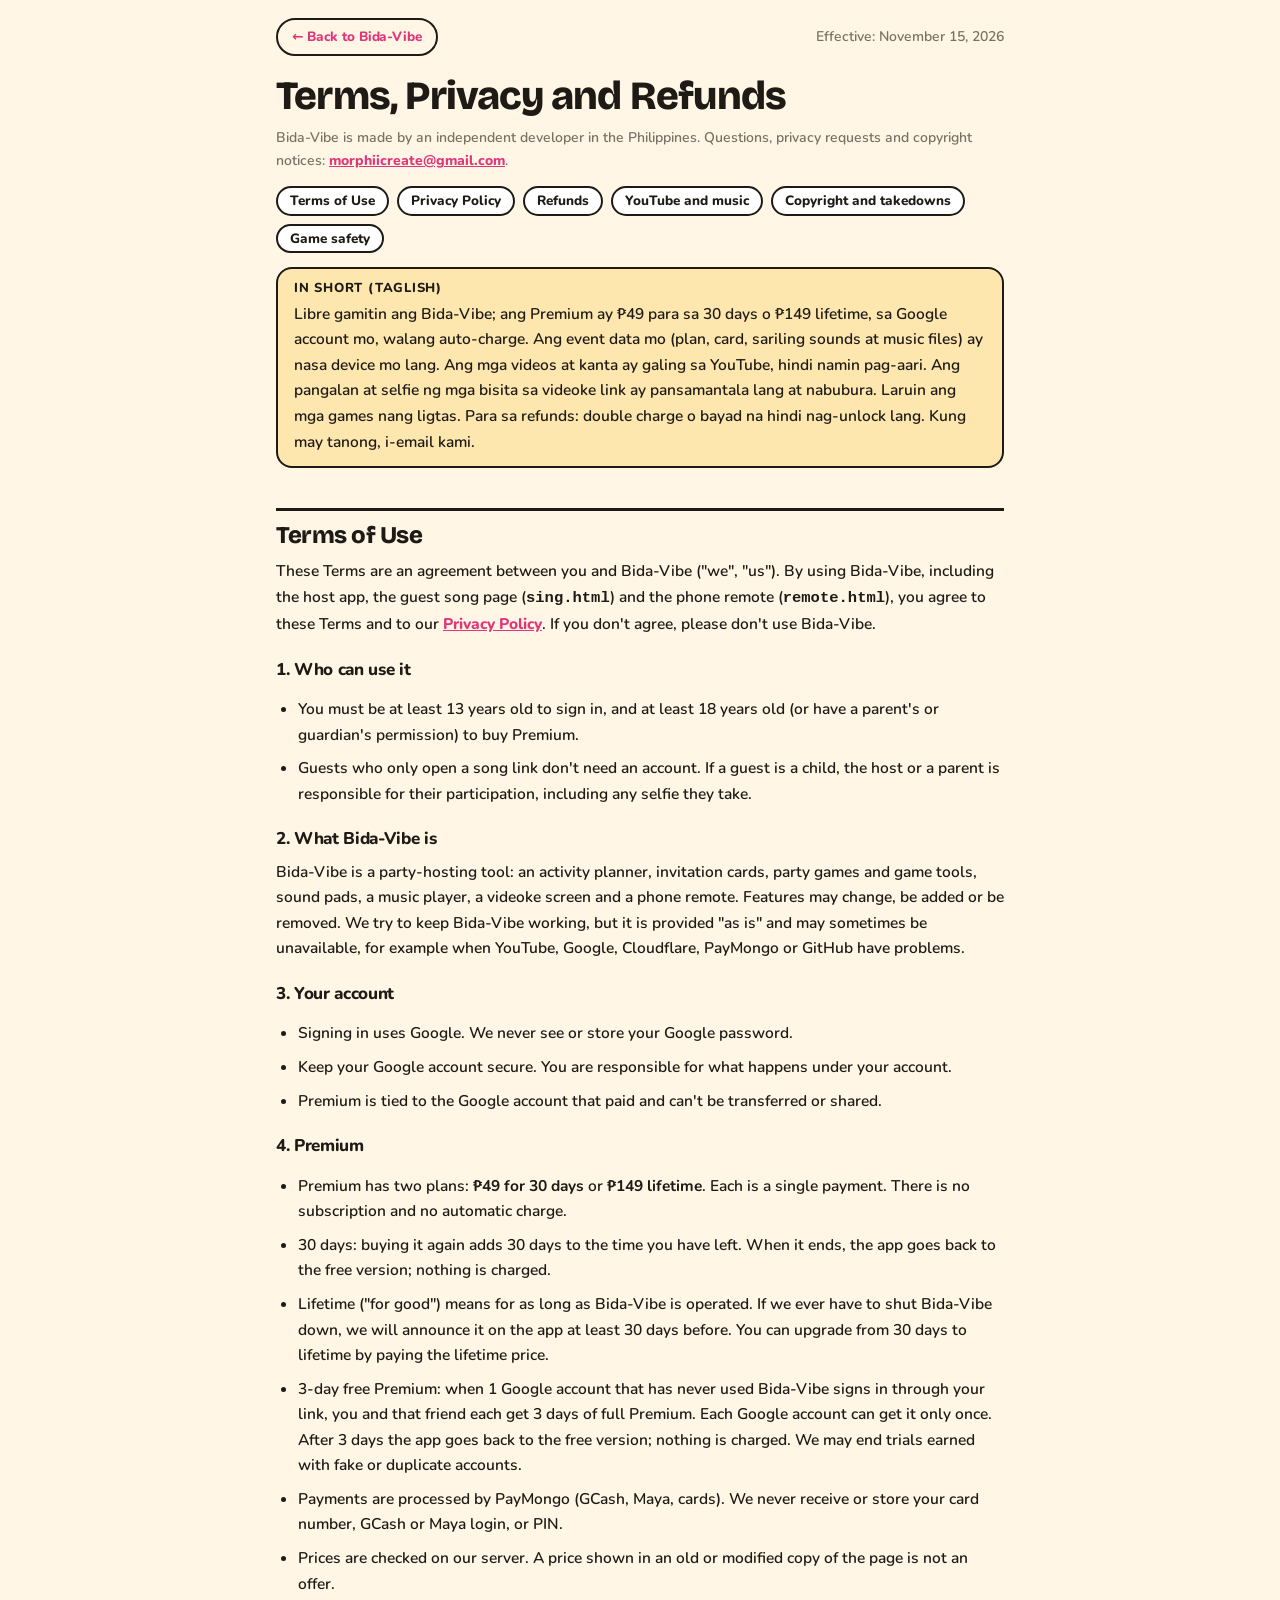
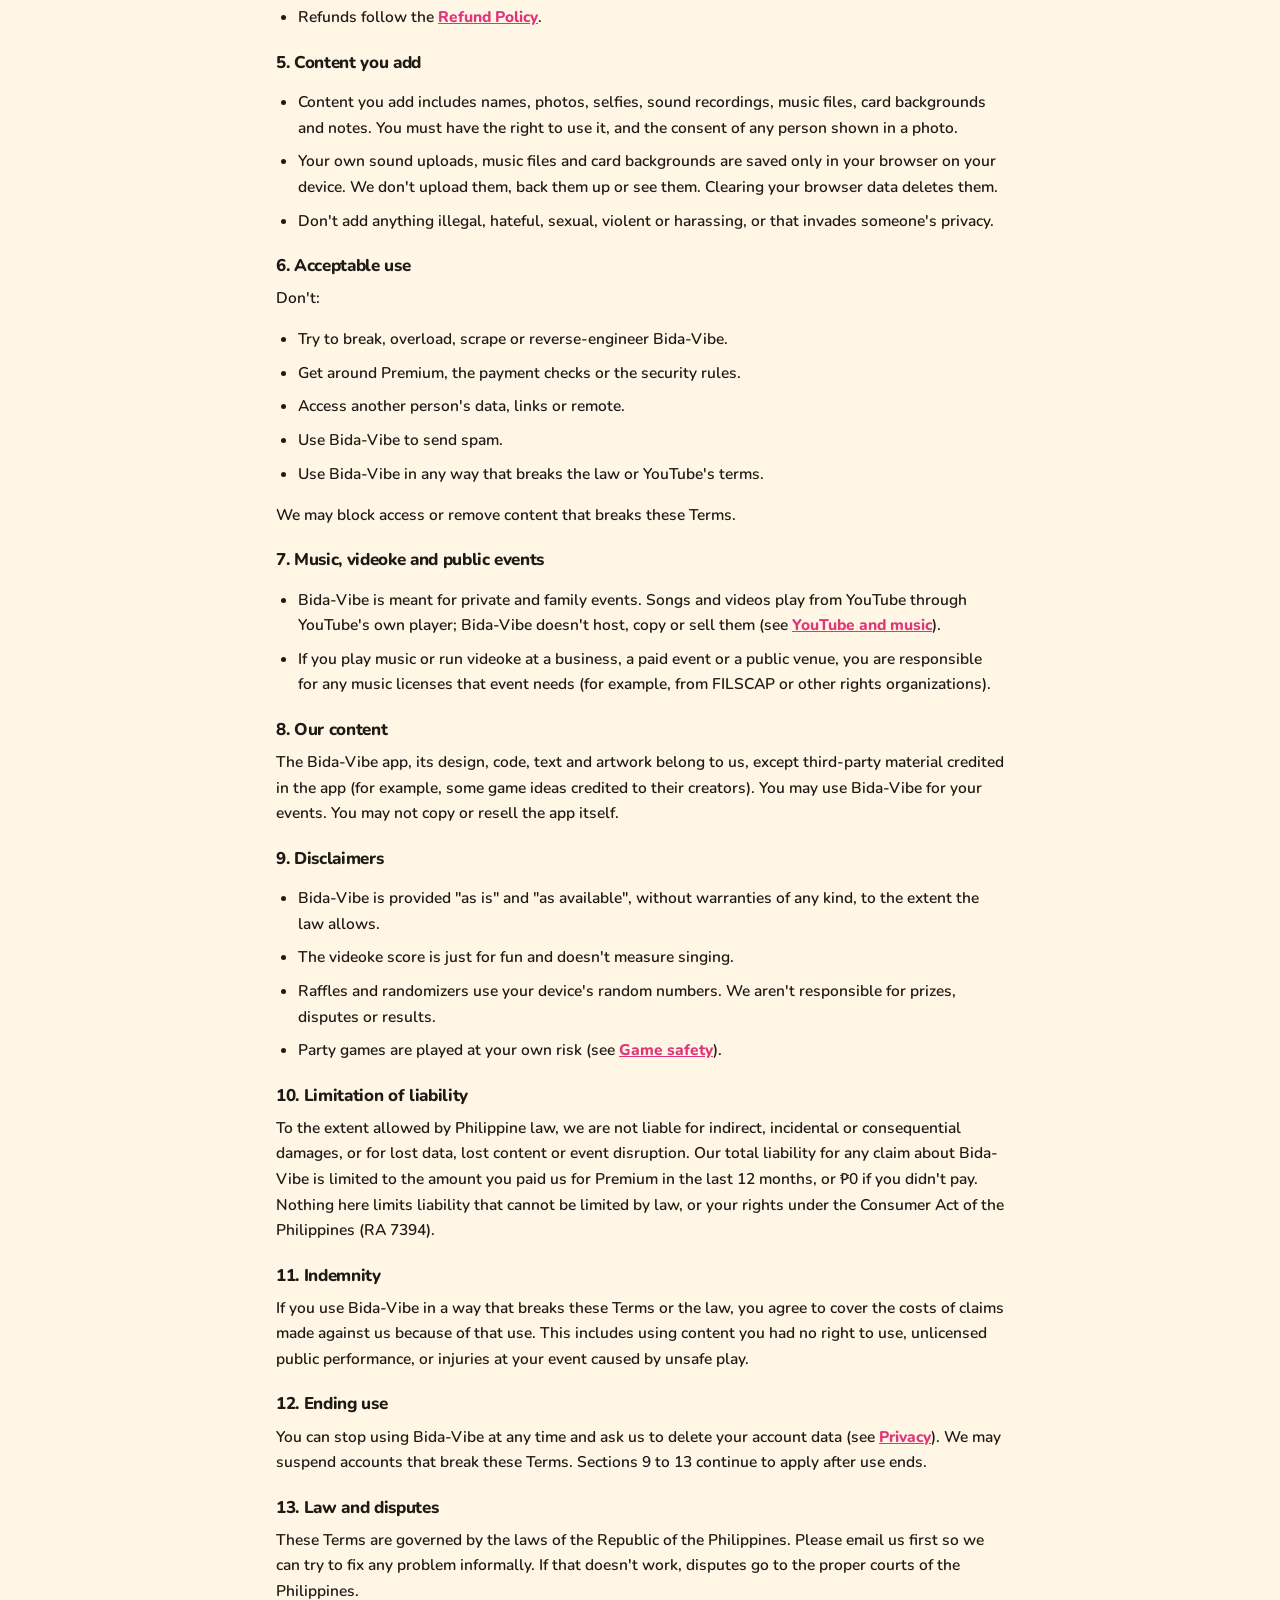
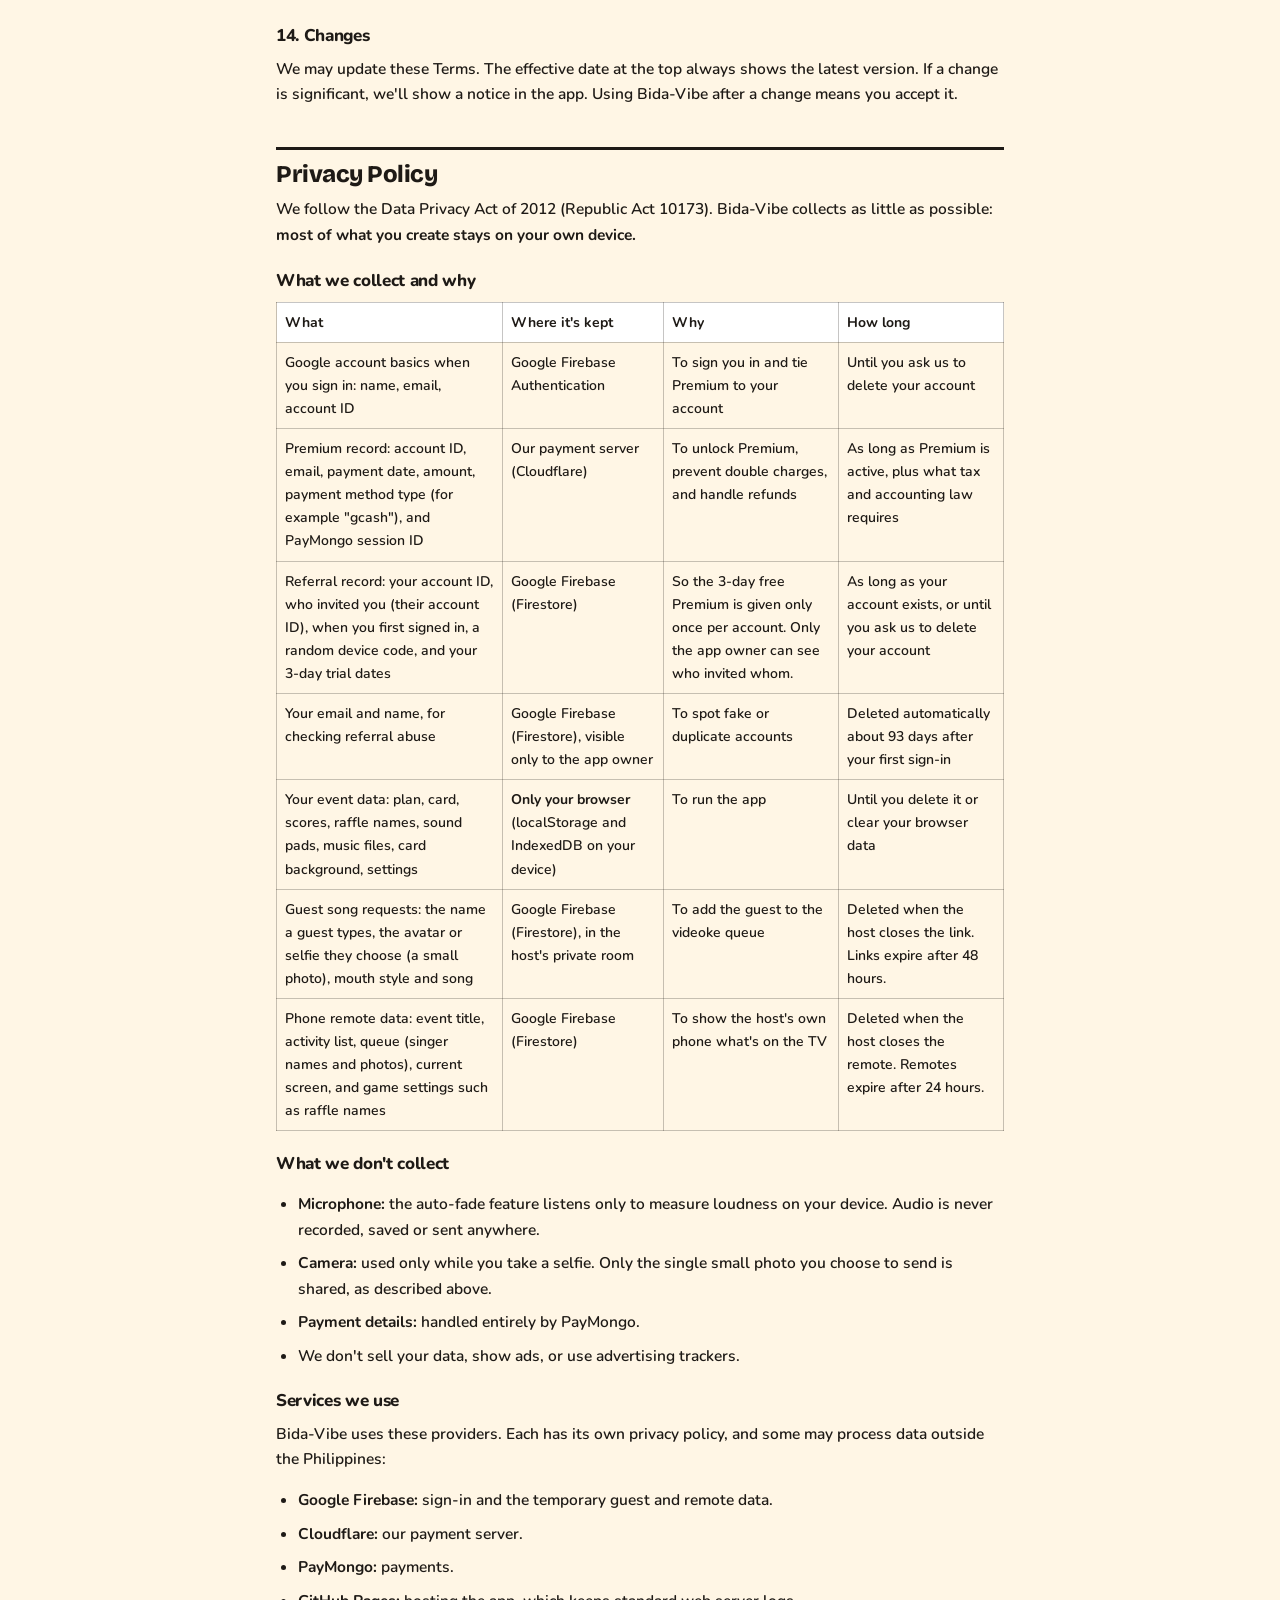
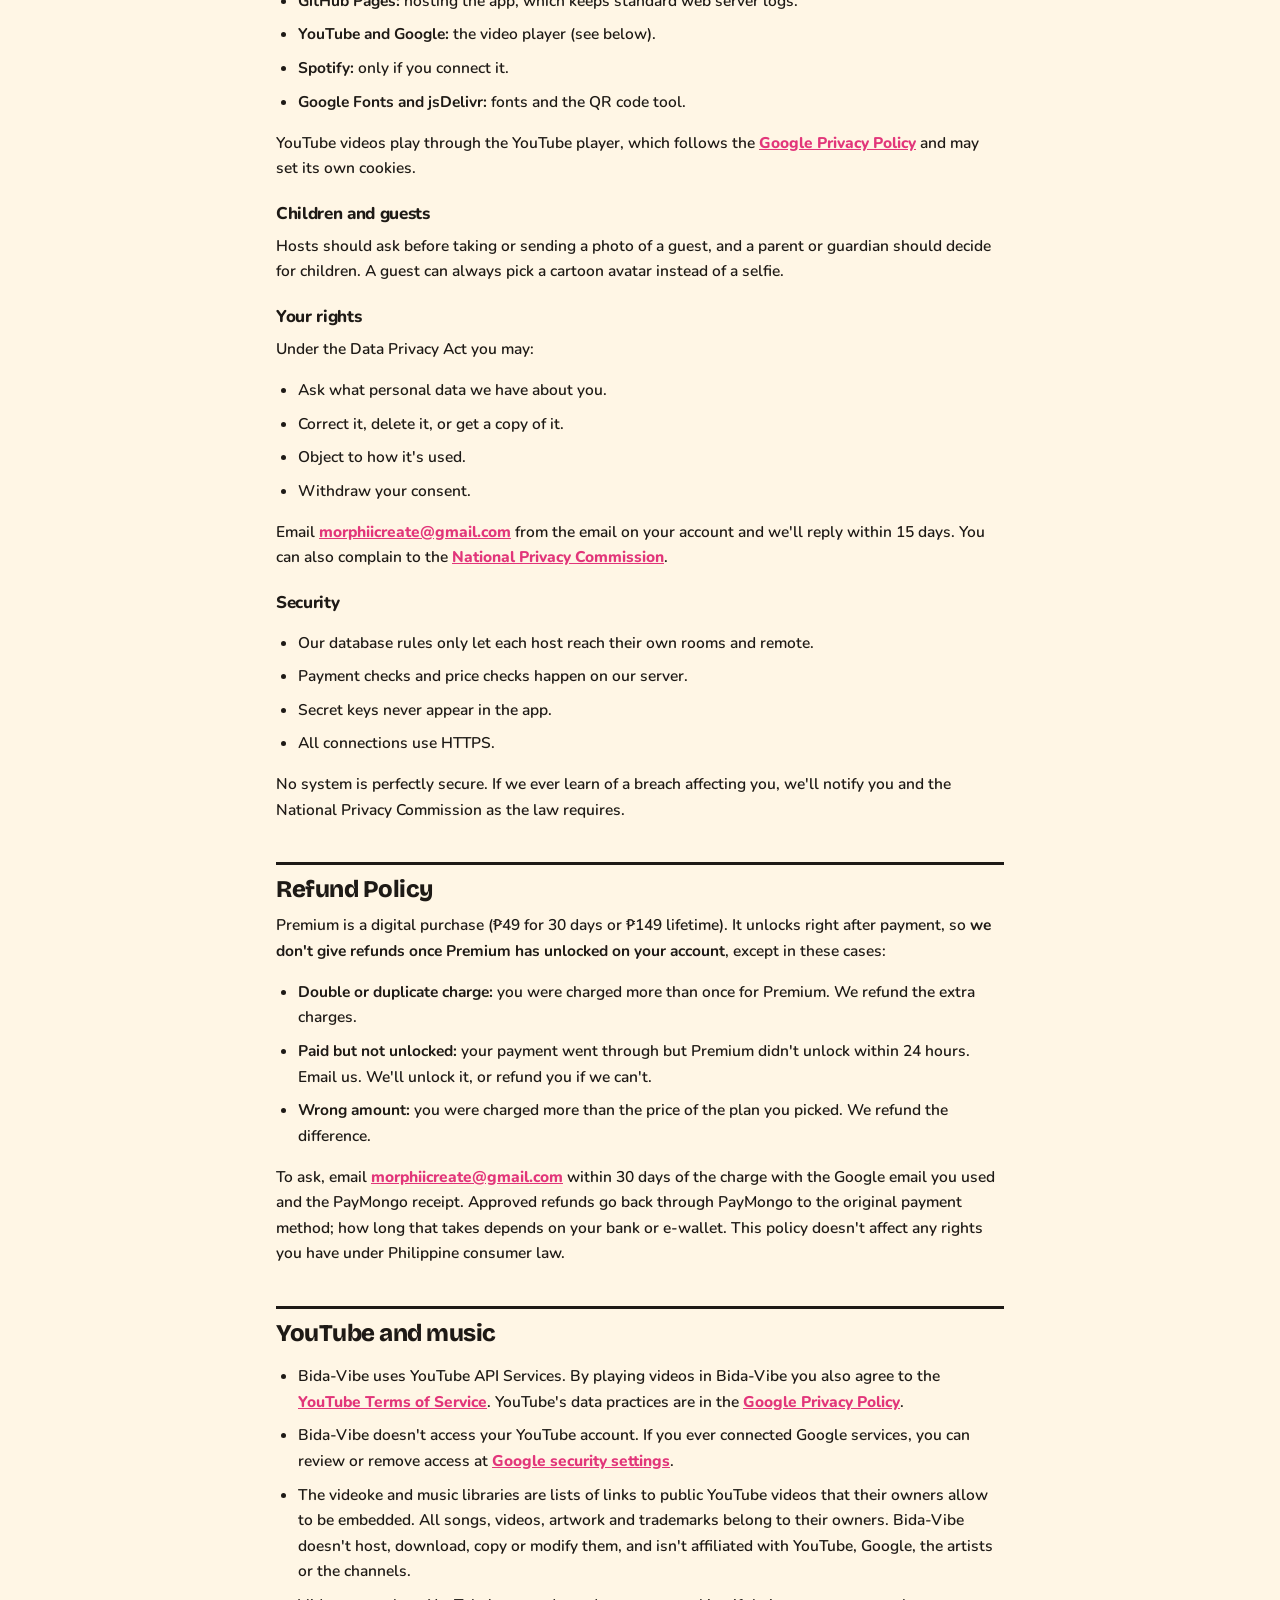
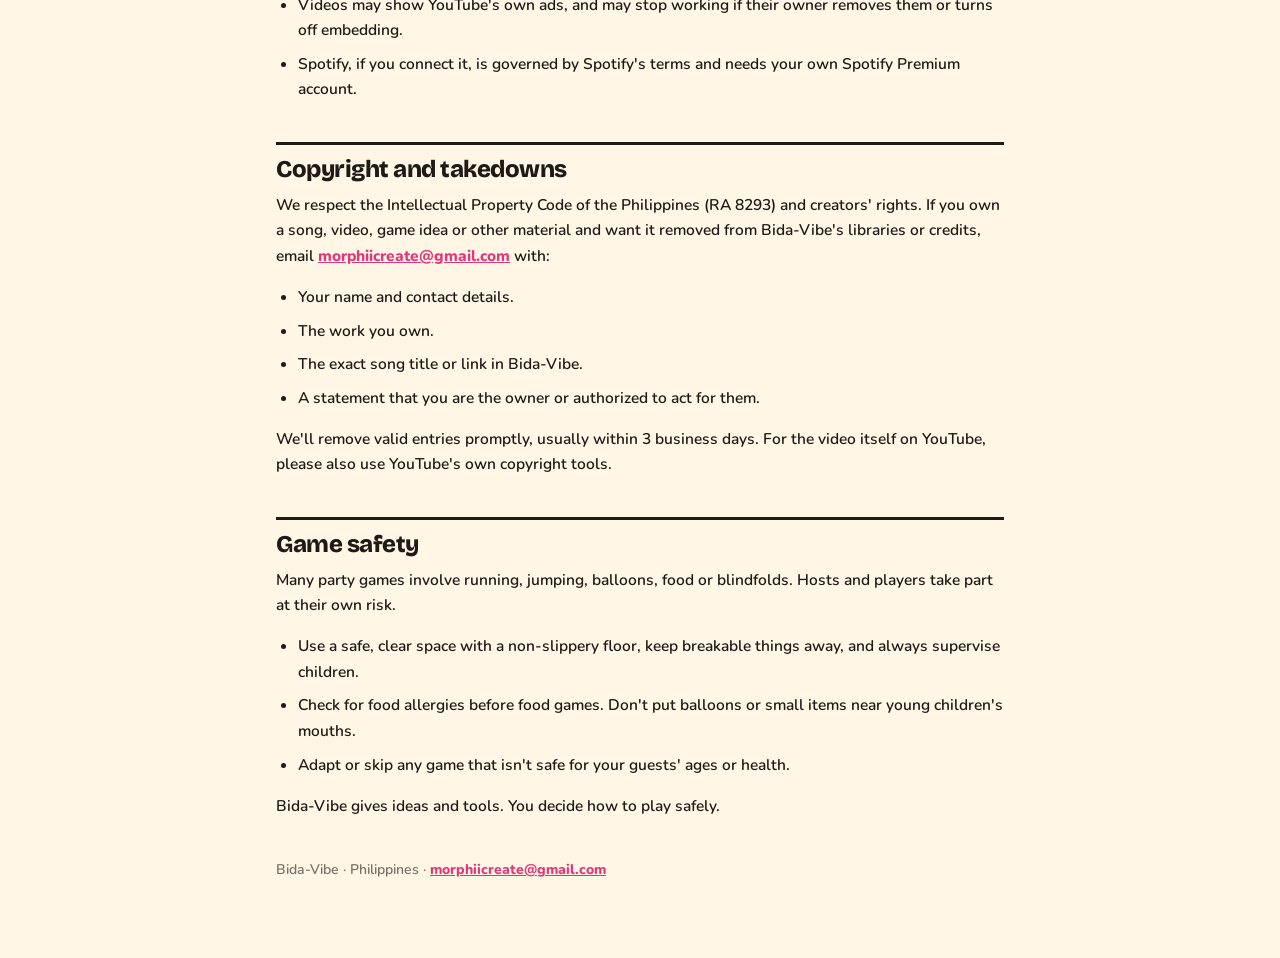
==== commit e36a3249: "3-day free Premium by referral, admin Referrals page, videoke unlock promo - 1 new friend signs in w" ====
--- a/legal.html
+++ b/legal.html
@@ -15,7 +15,7 @@
 <link rel="preconnect" href="https://fonts.googleapis.com">
 <link rel="preconnect" href="https://fonts.gstatic.com" crossorigin>
 <link href="https://fonts.googleapis.com/css2?family=Bricolage+Grotesque:opsz,wght@12..96,600;12..96,800&family=Nunito:wght@400;600;700;800&display=swap" rel="stylesheet">
-<link rel="stylesheet" href="bida.css?v=20261116v">
+<link rel="stylesheet" href="bida.css?v=20261118a">
 <style>
   body { background: var(--cream); }
   .lg { max-width: 760px; margin: 0 auto; padding: 18px 16px 70px; font: 600 15.5px/1.65 var(--f); color: var(--ink); }
@@ -73,7 +73,7 @@
     <li>Premium has two plans: <b>₱49 for 30 days</b> or <b>₱149 lifetime</b>. Each is a single payment. There is no subscription and no automatic charge.</li>
     <li>30 days: buying it again adds 30 days to the time you have left. When it ends, the app goes back to the free version; nothing is charged.</li>
     <li>Lifetime ("for good") means for as long as Bida-Vibe is operated. If we ever have to shut Bida-Vibe down, we will announce it on the app at least 30 days before. You can upgrade from 30 days to lifetime by paying the lifetime price.</li>
-    <li>Referral reward: when 3 new Google accounts sign in to Bida-Vibe through your link, you get 7 days of Premium, up to 2 times per account. Lifetime owners don't need it. We may remove rewards earned with fake or duplicate accounts.</li>
+    <li>3-day free Premium: when 1 Google account that has never used Bida-Vibe signs in through your link, you and that friend each get 3 days of full Premium. Each Google account can get it only once. After 3 days the app goes back to the free version; nothing is charged. We may end trials earned with fake or duplicate accounts.</li>
     <li>Payments are processed by PayMongo (GCash, Maya, cards). We never receive or store your card number, GCash or Maya login, or PIN.</li>
     <li>Prices are checked on our server. A price shown in an old or modified copy of the page is not an offer.</li>
     <li>Refunds follow the <a href="#refunds">Refund Policy</a>.</li>
@@ -139,6 +139,8 @@
     <tbody>
       <tr><td>Google account basics when you sign in: name, email, account ID</td><td>Google Firebase Authentication</td><td>To sign you in and tie Premium to your account</td><td>Until you ask us to delete your account</td></tr>
       <tr><td>Premium record: account ID, email, payment date, amount, payment method type (for example "gcash"), and PayMongo session ID</td><td>Our payment server (Cloudflare)</td><td>To unlock Premium, prevent double charges, and handle refunds</td><td>As long as Premium is active, plus what tax and accounting law requires</td></tr>
+      <tr><td>Referral record: your account ID, who invited you (their account ID), when you first signed in, a random device code, and your 3-day trial dates</td><td>Google Firebase (Firestore)</td><td>So the 3-day free Premium is given only once per account. Only the app owner can see who invited whom.</td><td>As long as your account exists, or until you ask us to delete your account</td></tr>
+      <tr><td>Your email and name, for checking referral abuse</td><td>Google Firebase (Firestore), visible only to the app owner</td><td>To spot fake or duplicate accounts</td><td>Deleted automatically about 93 days after your first sign-in</td></tr>
       <tr><td>Your event data: plan, card, scores, raffle names, sound pads, music files, card background, settings</td><td><b>Only your browser</b> (localStorage and IndexedDB on your device)</td><td>To run the app</td><td>Until you delete it or clear your browser data</td></tr>
       <tr><td>Guest song requests: the name a guest types, the avatar or selfie they choose (a small photo), mouth style and song</td><td>Google Firebase (Firestore), in the host's private room</td><td>To add the guest to the videoke queue</td><td>Deleted when the host closes the link. Links expire after 48 hours.</td></tr>
       <tr><td>Phone remote data: event title, activity list, queue (singer names and photos), current screen, and game settings such as raffle names</td><td>Google Firebase (Firestore)</td><td>To show the host's own phone what's on the TV</td><td>Deleted when the host closes the remote. Remotes expire after 24 hours.</td></tr>
--- a/bida.css
+++ b/bida.css
@@ -319,7 +319,7 @@
 /* ---------- Plan (event + activity list) ---------- */
 .plan-top { display: grid; grid-template-columns: minmax(0, 1fr) minmax(0, 1fr); gap: 10px; }
 .plan-top .field { min-width: 0; }
-.plan-top .field:first-child { grid-column: 1 / -1; }
+.plan-top .field:first-child, .plan-top .field:last-child { grid-column: 1 / -1; }
 /* Date/time inputs have a built-in minimum width in some browsers — let them shrink inside their column */
 .input { min-width: 0; max-width: 100%; }
 input[type=date].input, input[type=time].input { -webkit-appearance: none; appearance: none; display: block; padding-right: 8px; }
@@ -1074,8 +1074,63 @@
 .pro-facts a { color: inherit; font-weight: 800; }
 .offline-bar { position: fixed; left: 50%; transform: translateX(-50%); top: 10px; z-index: 90; width: min(560px, calc(100% - 24px)); padding: 10px 14px; border: 2px solid var(--ink); border-radius: var(--r-md); background: var(--gold); color: var(--ink); font: 700 13px/1.35 var(--f); text-align: center; }
 .ref-box p { margin: 0 0 6px; }
-.pads-sub { margin: 18px 0 10px; font: 800 13px/1 var(--f); text-transform: uppercase; letter-spacing: .06em; color: var(--ink-2); }
-#emcee-pads + .pads-sub { margin-top: 22px; }
+/* Welcome: event details before the suggested plan */
+.wel { position: fixed; inset: 0; z-index: 60; overflow-y: auto; background: var(--paper); }
+.wel[hidden] { display: none; }
+.wel-in { max-width: 520px; margin: 0 auto; padding: 8px 18px 40px; display: flex; flex-direction: column; gap: 14px; }
+.wel h1 { font: 800 30px/1.1 var(--f2); letter-spacing: -.03em; }
+.wel-hi { font: 800 13px/1 var(--f); text-transform: uppercase; letter-spacing: .08em; color: var(--magenta); margin-bottom: -6px; }
+.wel-dots { display: flex; gap: 6px; margin-top: 6px; }
+.wel-dots i { flex: 1; height: 6px; border-radius: 6px; background: #0001; border: 1.5px solid var(--ink); }
+.wel-dots i.on { background: var(--magenta); }
+.wel-types { display: grid; grid-template-columns: repeat(auto-fill, minmax(140px, 1fr)); gap: 10px; }
+.wel-type { display: flex; flex-direction: column; align-items: center; gap: 6px; padding: 14px 8px; border: 2px solid var(--ink); border-radius: var(--r-md); background: #fff; font: 800 14px/1.2 var(--f); color: var(--ink); cursor: pointer; transition: transform .12s; }
+.wel-type span { font-size: 30px; line-height: 1; }
+.wel-type:active { transform: scale(.97); }
+.wel-type.on { background: var(--gold); box-shadow: 3px 3px 0 var(--ink); transform: translate(-1px, -1px); }
+.wel-row { display: grid; grid-template-columns: minmax(0, 1fr) minmax(0, 1fr); gap: 10px; }
+.wel-prev { text-align: center; padding: 18px 14px; border: 2px solid var(--ink); border-radius: var(--r-lg); background: var(--gold); box-shadow: 4px 4px 0 var(--ink); margin-top: -6px; }
+.wel-prev b { display: block; font: 800 24px/1.15 var(--f2); letter-spacing: -.02em; margin: 6px 0; overflow-wrap: anywhere; }
+.wel-prev small { display: block; font: 700 13px/1.3 var(--f); color: var(--ink-2); }
+.wel-err { color: #B3261E; font-weight: 800; min-height: 1.2em; margin: -6px 0; text-align: center; }
+.wel-pop { font-size: 54px; text-align: center; animation: wel-pop .5s cubic-bezier(.3, 1.6, .5, 1); }
+@keyframes wel-pop { from { transform: scale(.3) rotate(-20deg); opacity: 0; } }
+.wel-plan { list-style: none; padding: 0; margin: 0; display: flex; flex-direction: column; gap: 6px; }
+.wel-plan li { display: flex; gap: 12px; padding: 10px 12px; border: 2px solid var(--ink); border-radius: var(--r-sm); background: #fff; font-weight: 800; }
+.wel-plan li span { min-width: 72px; color: var(--ink-2); font-weight: 700; }
+@media (prefers-reduced-motion: reduce) { .wel-pop { animation: none; } .wel-type { transition: none; } }
+/* 3-day trial */
+.trial-card { margin-top: 14px; padding: 14px; border: 2px solid var(--ink); border-radius: var(--r-md); background: var(--gold); box-shadow: 4px 4px 0 var(--ink); display: flex; flex-direction: column; gap: 8px; }
+.trial-card h4 { font: 800 22px/1.15 var(--f2); letter-spacing: -.02em; }
+.trial-card ol { margin: 0; padding-left: 20px; font-weight: 700; display: flex; flex-direction: column; gap: 4px; }
+.trial-card .pro-small { margin-top: 0; color: var(--ink); }
+.trial-card.on { flex-direction: row; align-items: center; gap: 10px; background: var(--leaf-soft); }
+.trial-card.on .ic { width: 22px; height: 22px; color: var(--magenta); flex: none; }
+.trial-card.on b { display: block; }
+.trial-card.on span { font-size: 14px; color: var(--ink-2); }
+.tvl-lock { display: flex; flex-direction: column; align-items: center; gap: 10px; }
+.tvl-lock > .ic { width: 44px; height: 44px; padding: 9px; border-radius: 14px; background: var(--gold); border: 3px solid var(--ink); }
+.tvl-lock b { margin-top: 0; }
+/* admin referrals */
+.rf-list { list-style: none; padding: 0; margin: 12px 0 0; display: flex; flex-direction: column; gap: 8px; }
+.rf-list li { display: flex; justify-content: space-between; gap: 10px; align-items: flex-start; padding: 10px; border: 2px solid var(--ink); border-radius: var(--r-sm); background: #fff; font-size: 14px; }
+.rf-list li > div:first-child { min-width: 0; }
+.rf-list small { display: block; color: var(--ink-2); font-size: 12px; overflow-wrap: anywhere; }
+.rf-list .rf-flag { color: #B3261E; font-weight: 800; }
+.rf-act { display: flex; flex-direction: column; align-items: flex-end; gap: 6px; flex: none; }
+.rf-tag { font: 800 11px/1 var(--f); padding: 4px 8px; border-radius: 99px; background: #0001; white-space: nowrap; }
+.rf-tag.ok { background: var(--leaf-soft); color: #1d5b2a; }
+.rf-tag.bad { background: #FCEBEB; color: #791F1F; }
+.pin-in { font: 800 26px/1 var(--f2); letter-spacing: .35em; text-align: center; }
+.rmt-pin { display: flex; justify-content: center; align-items: baseline; gap: 10px; margin-top: 12px; }
+.rmt-pin span { font: 800 12px/1 var(--f); letter-spacing: .08em; color: var(--ink-2); }
+.rmt-pin b { font: 800 30px/1 var(--f2); letter-spacing: .12em; }
+.rmt-devs { margin-top: 14px; }
+.rmt-devs ul { list-style: none; padding: 0; margin: 8px 0 0; display: flex; flex-direction: column; gap: 8px; }
+.rmt-devs li { display: flex; justify-content: space-between; align-items: center; gap: 10px; padding: 8px 10px; border: 2px solid var(--ink); border-radius: var(--r-sm); background: var(--paper); }
+.rmt-devs li small { display: block; color: var(--ink-2); font-size: 12px; }
+/* Host app on a phone: the phone is the remote, so no TV view and no remote button */
+.is-phone .view-btn, .is-phone .remote-btn { display: none !important; }
 .offline-ok { display: flex; gap: 6px; align-items: center; font-size: 13px; }
 .offline-ok .ic { width: 16px; height: 16px; color: #2e7d32; flex: none; }
 .rc { display: flex; flex-direction: column; gap: 8px; }
@@ -1124,8 +1179,8 @@
 }
 /* Event name + date + time on one row only when there's truly room */
 @media (min-width: 960px) {
-  .plan-top { grid-template-columns: minmax(0, 2fr) minmax(0, 1.1fr) minmax(0, 1fr); }
-  .plan-top .field:first-child { grid-column: auto; }
+  .plan-top { grid-template-columns: minmax(0, 2fr) minmax(0, 1.1fr) minmax(0, 1fr) minmax(0, 1.6fr); }
+  .plan-top .field:first-child, .plan-top .field:last-child { grid-column: auto; }
 }
 @media (min-width: 840px) {
   .pads { grid-template-columns: repeat(5, 1fr); }
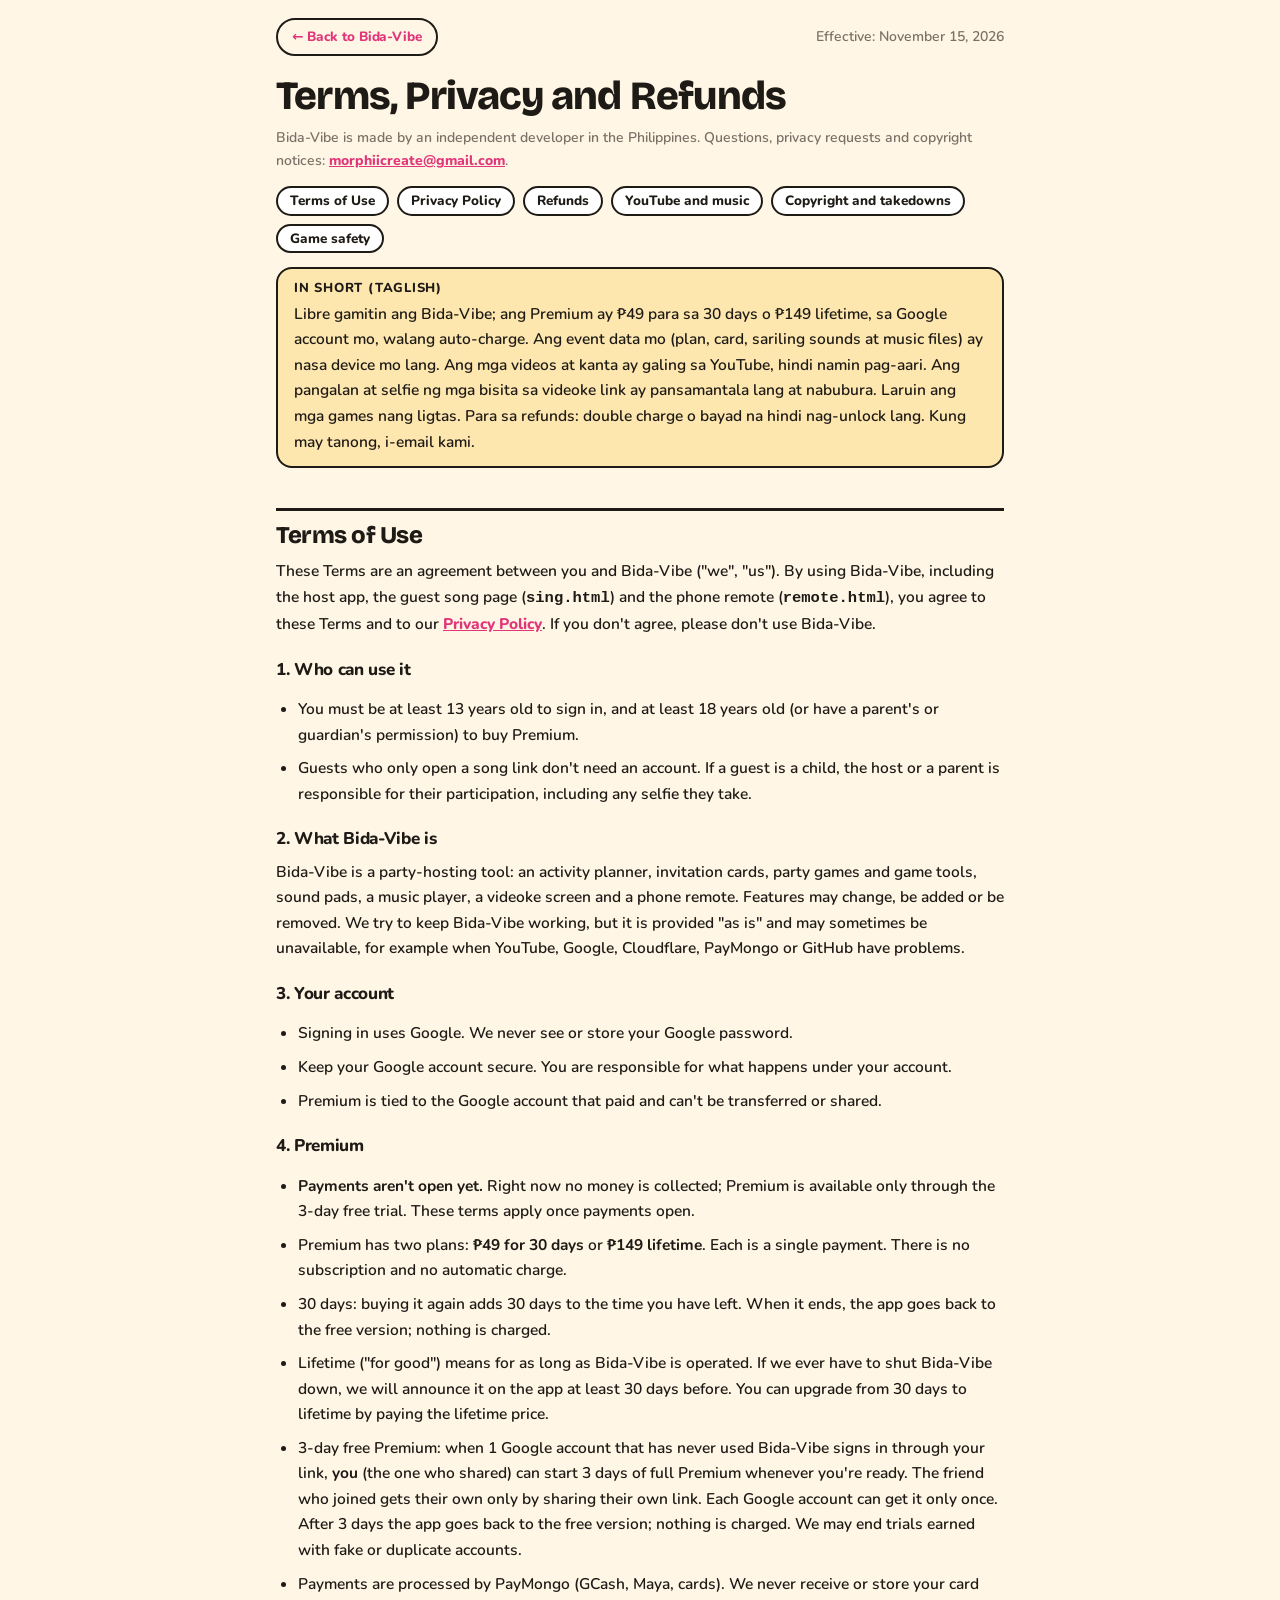
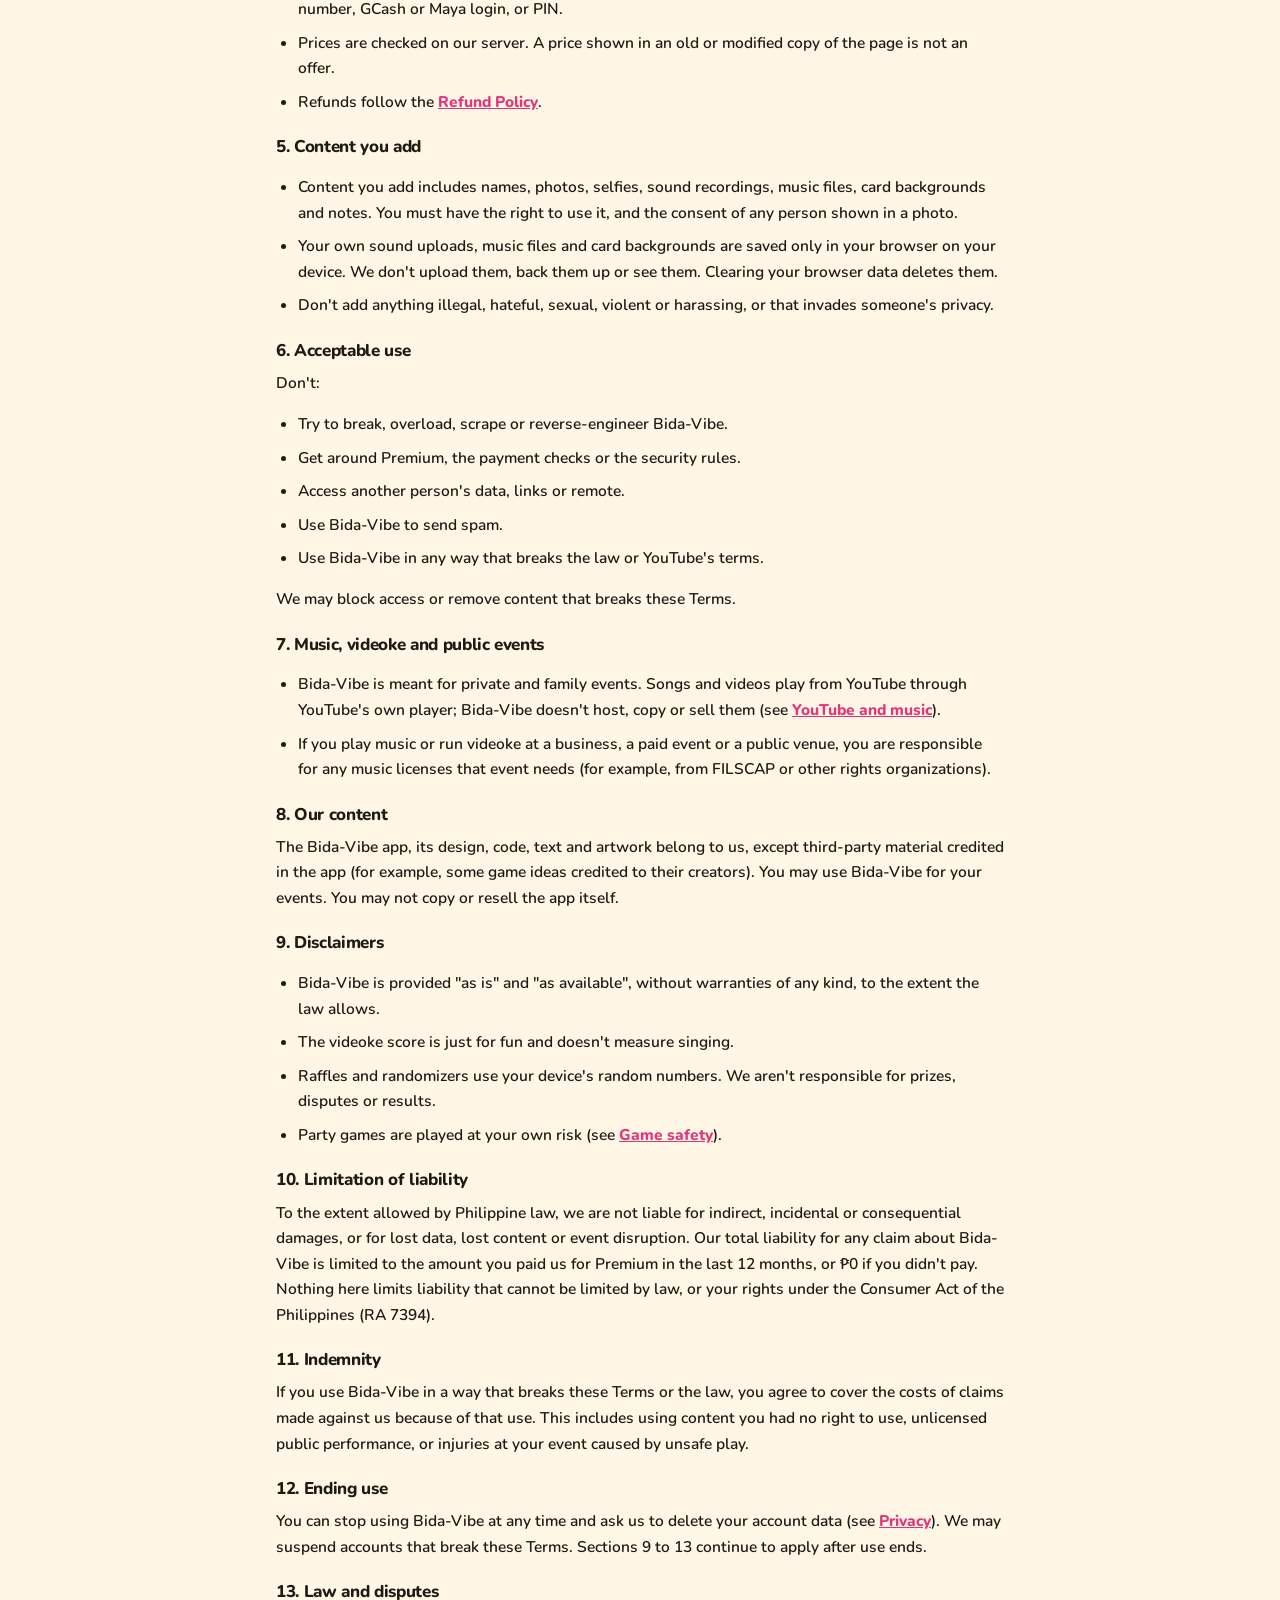
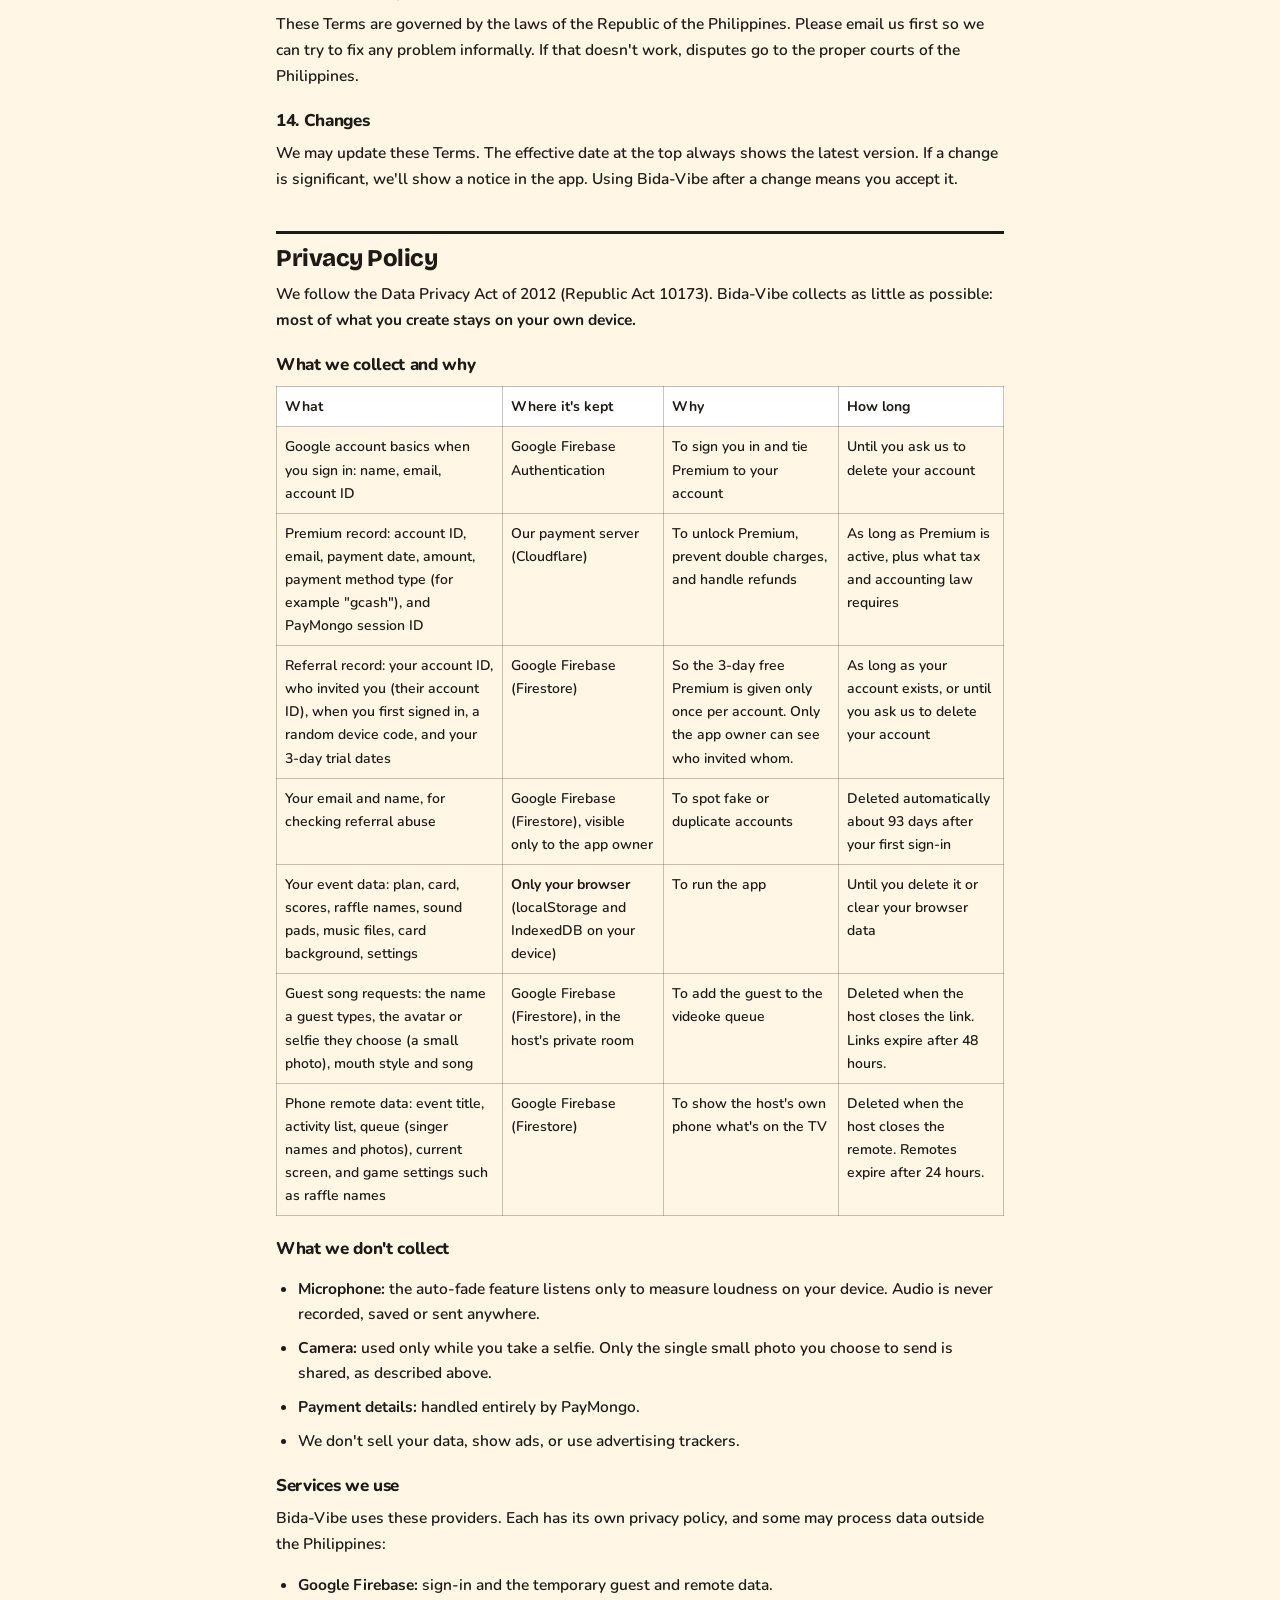
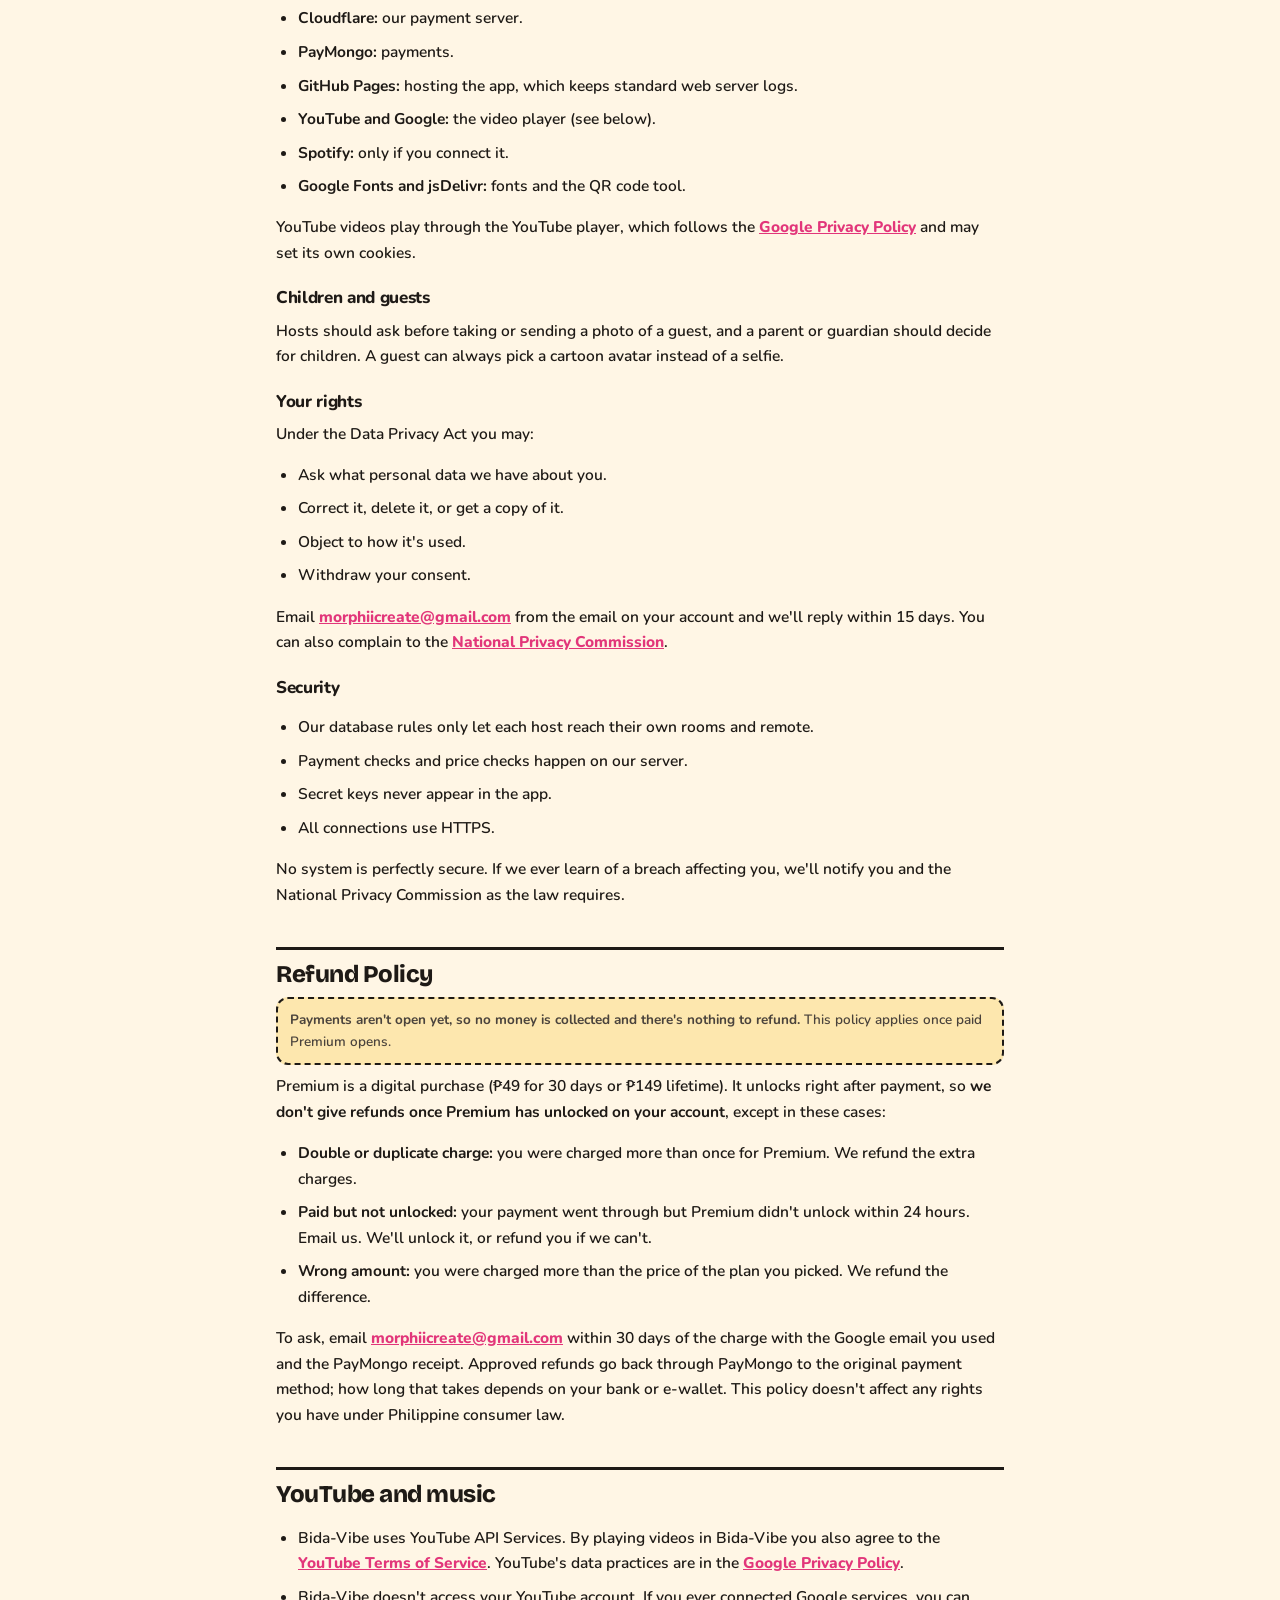
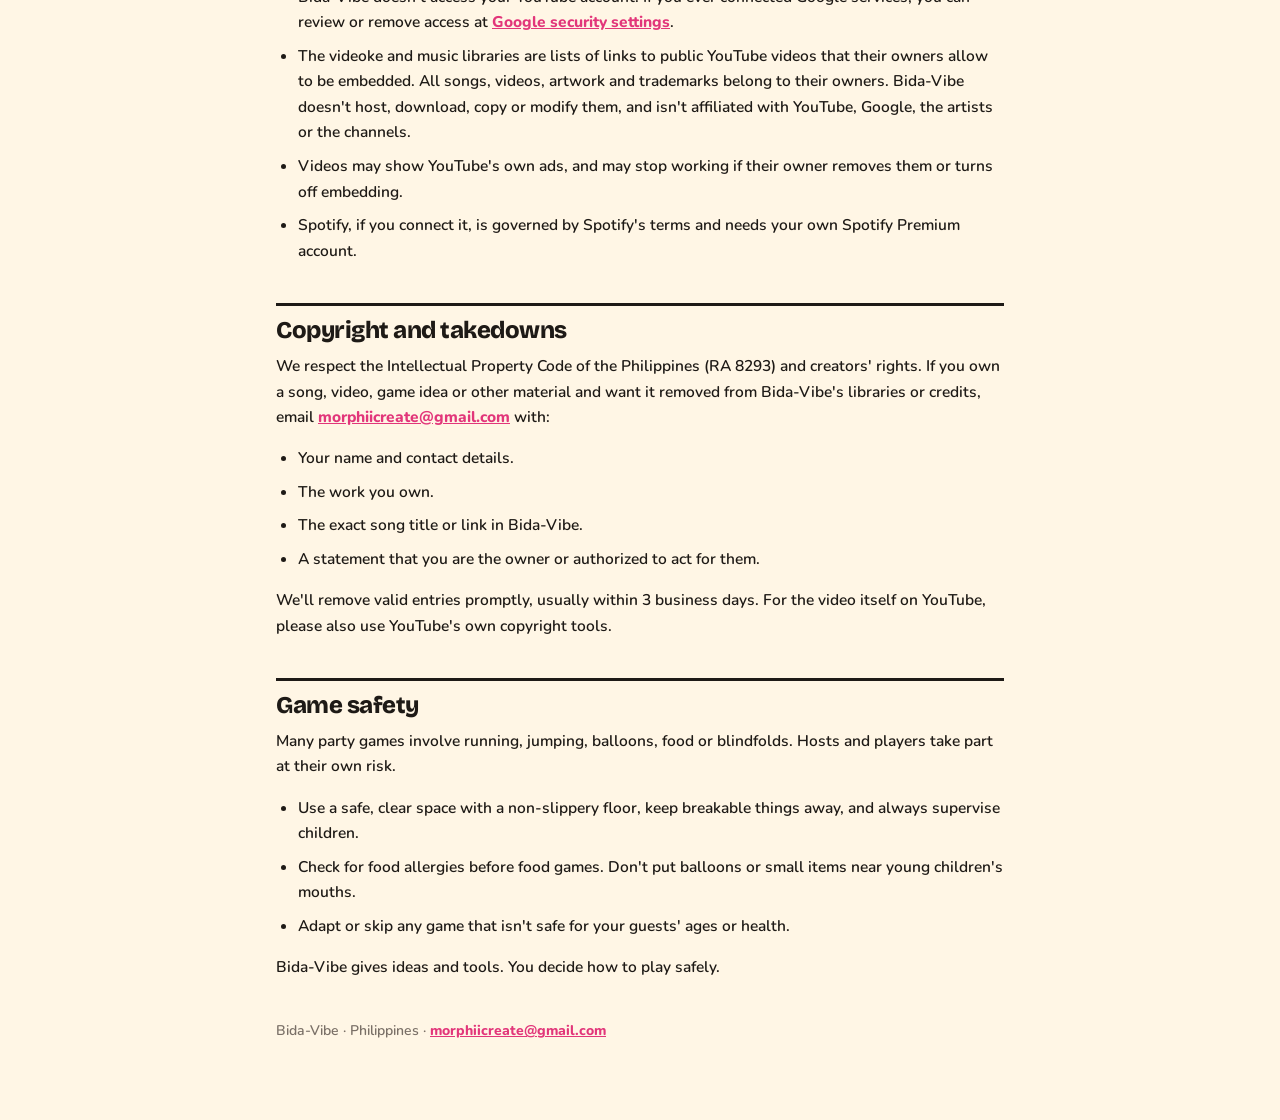
==== commit ffd6c2c3: "Trial is sharer-only with a 'Gamitin na' start button; payments show Coming soon - Only the person w" ====
--- a/legal.html
+++ b/legal.html
@@ -15,7 +15,7 @@
 <link rel="preconnect" href="https://fonts.googleapis.com">
 <link rel="preconnect" href="https://fonts.gstatic.com" crossorigin>
 <link href="https://fonts.googleapis.com/css2?family=Bricolage+Grotesque:opsz,wght@12..96,600;12..96,800&family=Nunito:wght@400;600;700;800&display=swap" rel="stylesheet">
-<link rel="stylesheet" href="bida.css?v=20261118a">
+<link rel="stylesheet" href="bida.css?v=20261118c">
 <style>
   body { background: var(--cream); }
   .lg { max-width: 760px; margin: 0 auto; padding: 18px 16px 70px; font: 600 15.5px/1.65 var(--f); color: var(--ink); }
@@ -70,10 +70,11 @@
 
   <h3>4. Premium</h3>
   <ul>
+    <li><b>Payments aren't open yet.</b> Right now no money is collected; Premium is available only through the 3-day free trial. These terms apply once payments open.</li>
     <li>Premium has two plans: <b>₱49 for 30 days</b> or <b>₱149 lifetime</b>. Each is a single payment. There is no subscription and no automatic charge.</li>
     <li>30 days: buying it again adds 30 days to the time you have left. When it ends, the app goes back to the free version; nothing is charged.</li>
     <li>Lifetime ("for good") means for as long as Bida-Vibe is operated. If we ever have to shut Bida-Vibe down, we will announce it on the app at least 30 days before. You can upgrade from 30 days to lifetime by paying the lifetime price.</li>
-    <li>3-day free Premium: when 1 Google account that has never used Bida-Vibe signs in through your link, you and that friend each get 3 days of full Premium. Each Google account can get it only once. After 3 days the app goes back to the free version; nothing is charged. We may end trials earned with fake or duplicate accounts.</li>
+    <li>3-day free Premium: when 1 Google account that has never used Bida-Vibe signs in through your link, <b>you</b> (the one who shared) can start 3 days of full Premium whenever you're ready. The friend who joined gets their own only by sharing their own link. Each Google account can get it only once. After 3 days the app goes back to the free version; nothing is charged. We may end trials earned with fake or duplicate accounts.</li>
     <li>Payments are processed by PayMongo (GCash, Maya, cards). We never receive or store your card number, GCash or Maya login, or PIN.</li>
     <li>Prices are checked on our server. A price shown in an old or modified copy of the page is not an offer.</li>
     <li>Refunds follow the <a href="#refunds">Refund Policy</a>.</li>
@@ -192,6 +193,7 @@
 
   <!-- ================= REFUNDS ================= -->
   <h2 id="refunds">Refund Policy</h2>
+  <p class="note"><b>Payments aren't open yet, so no money is collected and there's nothing to refund.</b> This policy applies once paid Premium opens.</p>
   <p>Premium is a digital purchase (₱49 for 30 days or ₱149 lifetime). It unlocks right after payment, so <b>we don't give refunds once Premium has unlocked on your account</b>, except in these cases:</p>
   <ul>
     <li><b>Double or duplicate charge:</b> you were charged more than once for Premium. We refund the extra charges.</li>
--- a/bida.css
+++ b/bida.css
@@ -1067,6 +1067,7 @@
 .pro-plan small { display: block; font: 700 13px/1 var(--f); color: var(--ink-2); }
 .pro-plan b { display: block; font: 800 28px/1.1 var(--f2); letter-spacing: -.03em; margin: 6px 0 10px; }
 .pro-tag { position: absolute; top: -10px; left: 50%; transform: translateX(-50%); white-space: nowrap; background: var(--magenta); color: #fff; font: 800 11px/1 var(--f); padding: 4px 8px; border-radius: 99px; }
+.pro-soon { display: block; padding: 10px; border: 2px dashed var(--ink-3, #0004); border-radius: 99px; font: 800 14px/1 var(--f); color: var(--ink-2); }
 .pro-small { margin-top: 8px; text-align: center; font-size: 13px; color: var(--ink-2); }
 .pro-facts { margin-top: 14px; padding-top: 12px; border-top: 1px dashed var(--line, #0002); display: flex; flex-direction: column; gap: 6px; font-size: 13px; color: var(--ink-2); }
 .pro-facts p { display: flex; gap: 8px; align-items: flex-start; }
@@ -1099,6 +1100,20 @@
 .wel-plan li { display: flex; gap: 12px; padding: 10px 12px; border: 2px solid var(--ink); border-radius: var(--r-sm); background: #fff; font-weight: 800; }
 .wel-plan li span { min-width: 72px; color: var(--ink-2); font-weight: 700; }
 @media (prefers-reduced-motion: reduce) { .wel-pop { animation: none; } .wel-type { transition: none; } }
+/* Landing: Free vs Premium, said upfront */
+.land-free { margin-top: 18px; max-width: 560px; padding: 12px 14px; border: 2px solid var(--ink); border-radius: var(--r-md); background: #fff; font: 700 14px/1.5 var(--f); color: var(--ink-2); }
+.land-free b { color: var(--ink); }
+/* Free accounts: Talk shows a small Premium lock before it's tapped */
+.is-free .talk-btn { position: relative; }
+.is-free .talk-btn::after { content: 'Premium'; position: absolute; top: -8px; right: -6px; padding: 2px 6px; border-radius: 99px; background: var(--gold); color: var(--ink); border: 1.5px solid var(--ink); font: 800 9px/1.2 var(--f); letter-spacing: .02em; }
+.wel-chips { margin: -4px 0 0; }
+.wel-opt { margin: -6px 0 0; }
+.wel-fit { align-self: center; padding: 4px 12px; border-radius: 99px; background: var(--leaf-soft); border: 1.5px solid var(--ink); font: 800 13px/1.3 var(--f); text-align: center; }
+.plan-fit { margin-top: 4px; font: 700 13px/1.3 var(--f); color: #8a4b00; }
+.linkish { background: none; border: 0; padding: 0; font: inherit; font-weight: 800; color: var(--magenta); text-decoration: underline; cursor: pointer; }
+.tvg { list-style: none; padding: 0; margin: 4px 0 16px; display: flex; flex-direction: column; gap: 10px; }
+.tvg li { display: flex; gap: 10px; align-items: flex-start; font-size: 15px; }
+.tvg li > b { flex: none; width: 26px; height: 26px; border-radius: 50%; display: grid; place-items: center; background: var(--magenta); color: #fff; font: 800 14px/1 var(--f); }
 /* 3-day trial */
 .trial-card { margin-top: 14px; padding: 14px; border: 2px solid var(--ink); border-radius: var(--r-md); background: var(--gold); box-shadow: 4px 4px 0 var(--ink); display: flex; flex-direction: column; gap: 8px; }
 .trial-card h4 { font: 800 22px/1.15 var(--f2); letter-spacing: -.02em; }
@@ -1179,7 +1194,7 @@
 }
 /* Event name + date + time on one row only when there's truly room */
 @media (min-width: 960px) {
-  .plan-top { grid-template-columns: minmax(0, 2fr) minmax(0, 1.1fr) minmax(0, 1fr) minmax(0, 1.6fr); }
+  .plan-top { grid-template-columns: minmax(0, 2fr) minmax(0, 1.2fr) minmax(0, 1fr) minmax(0, 1fr) minmax(0, 1.6fr); }
   .plan-top .field:first-child, .plan-top .field:last-child { grid-column: auto; }
 }
 @media (min-width: 840px) {
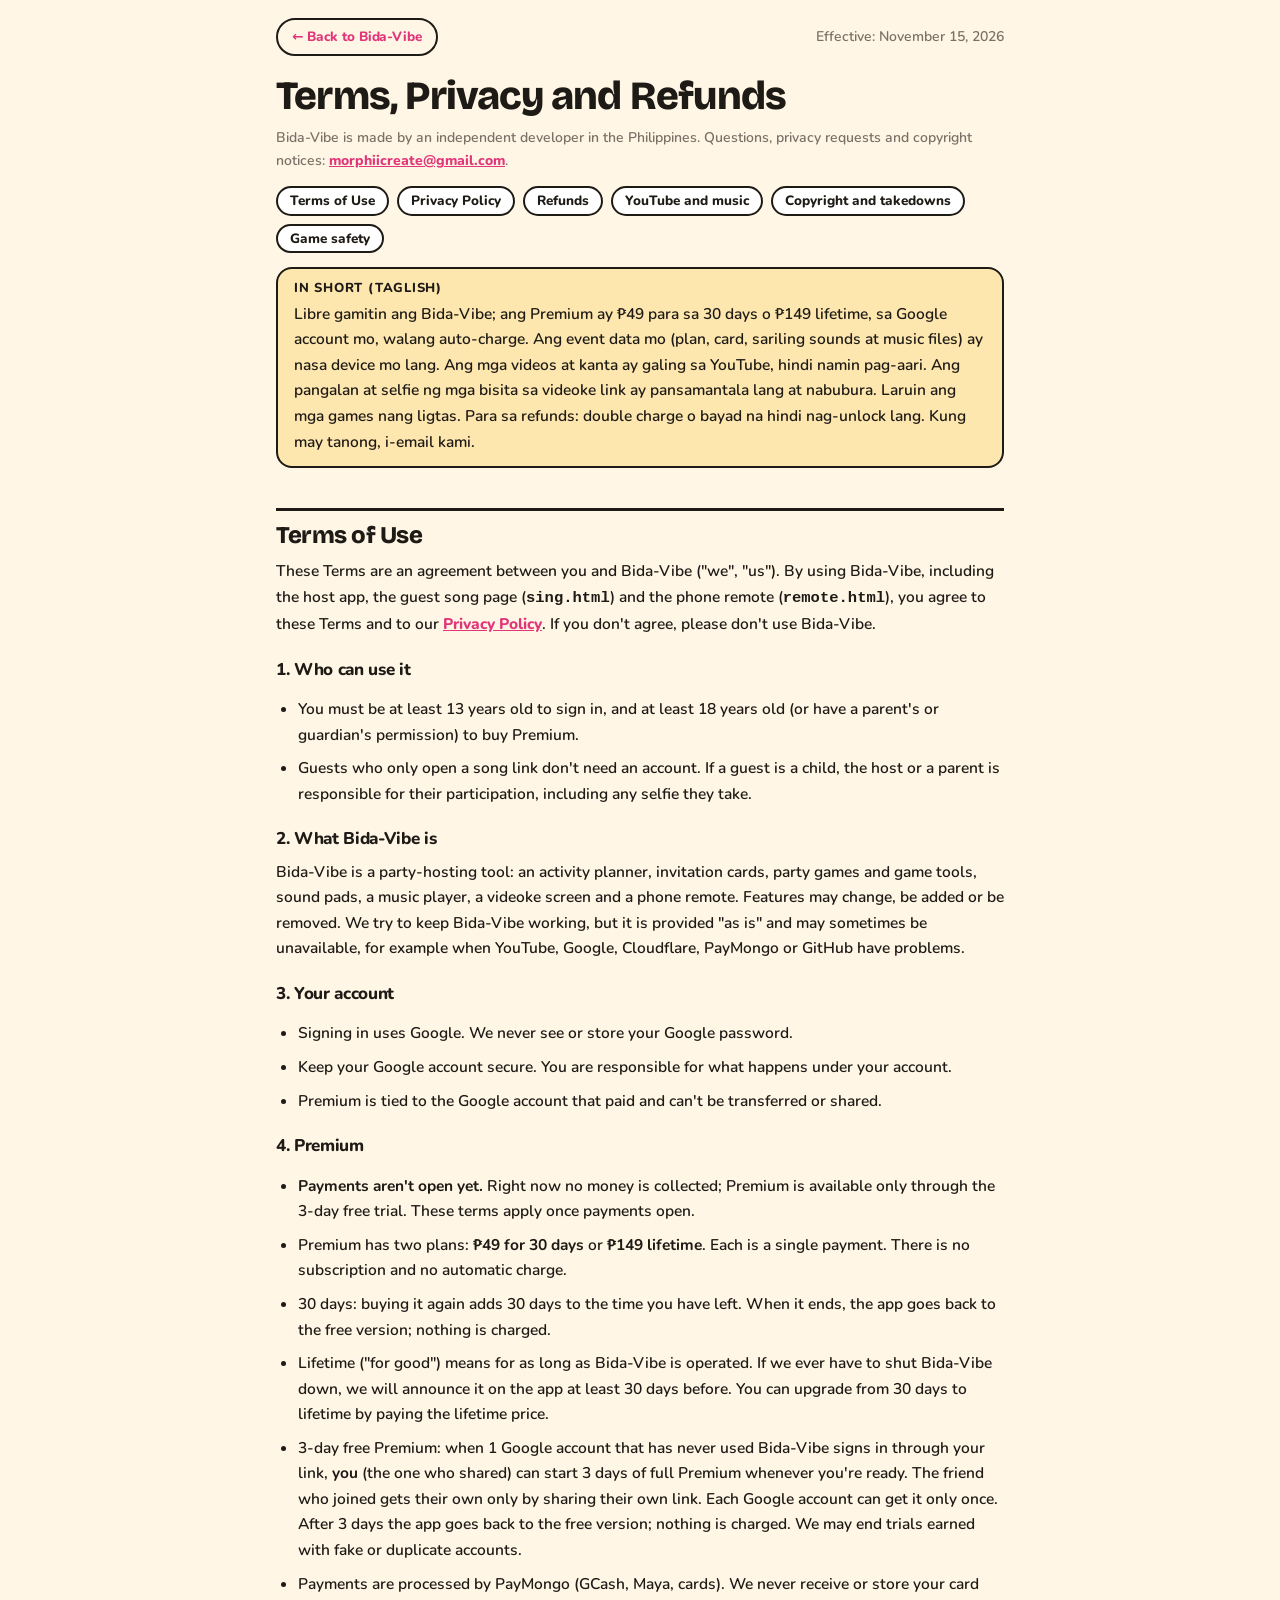
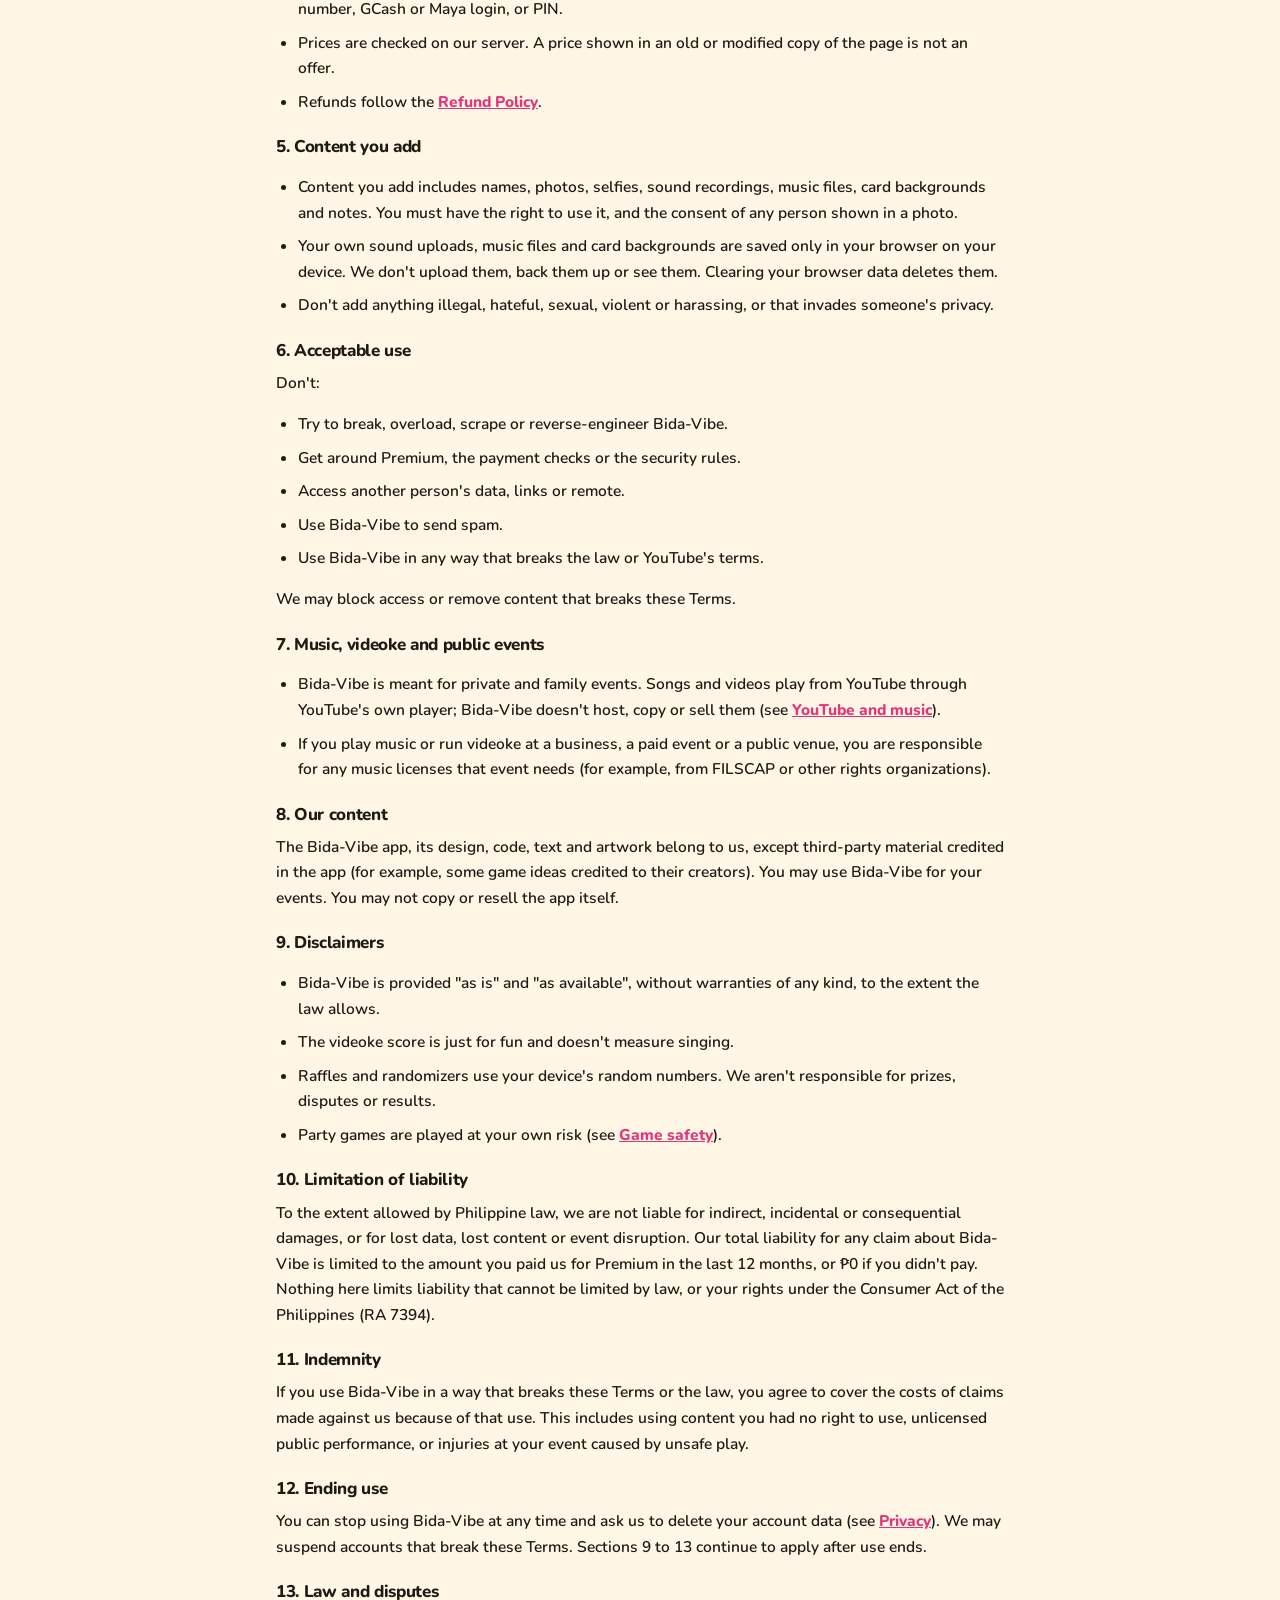
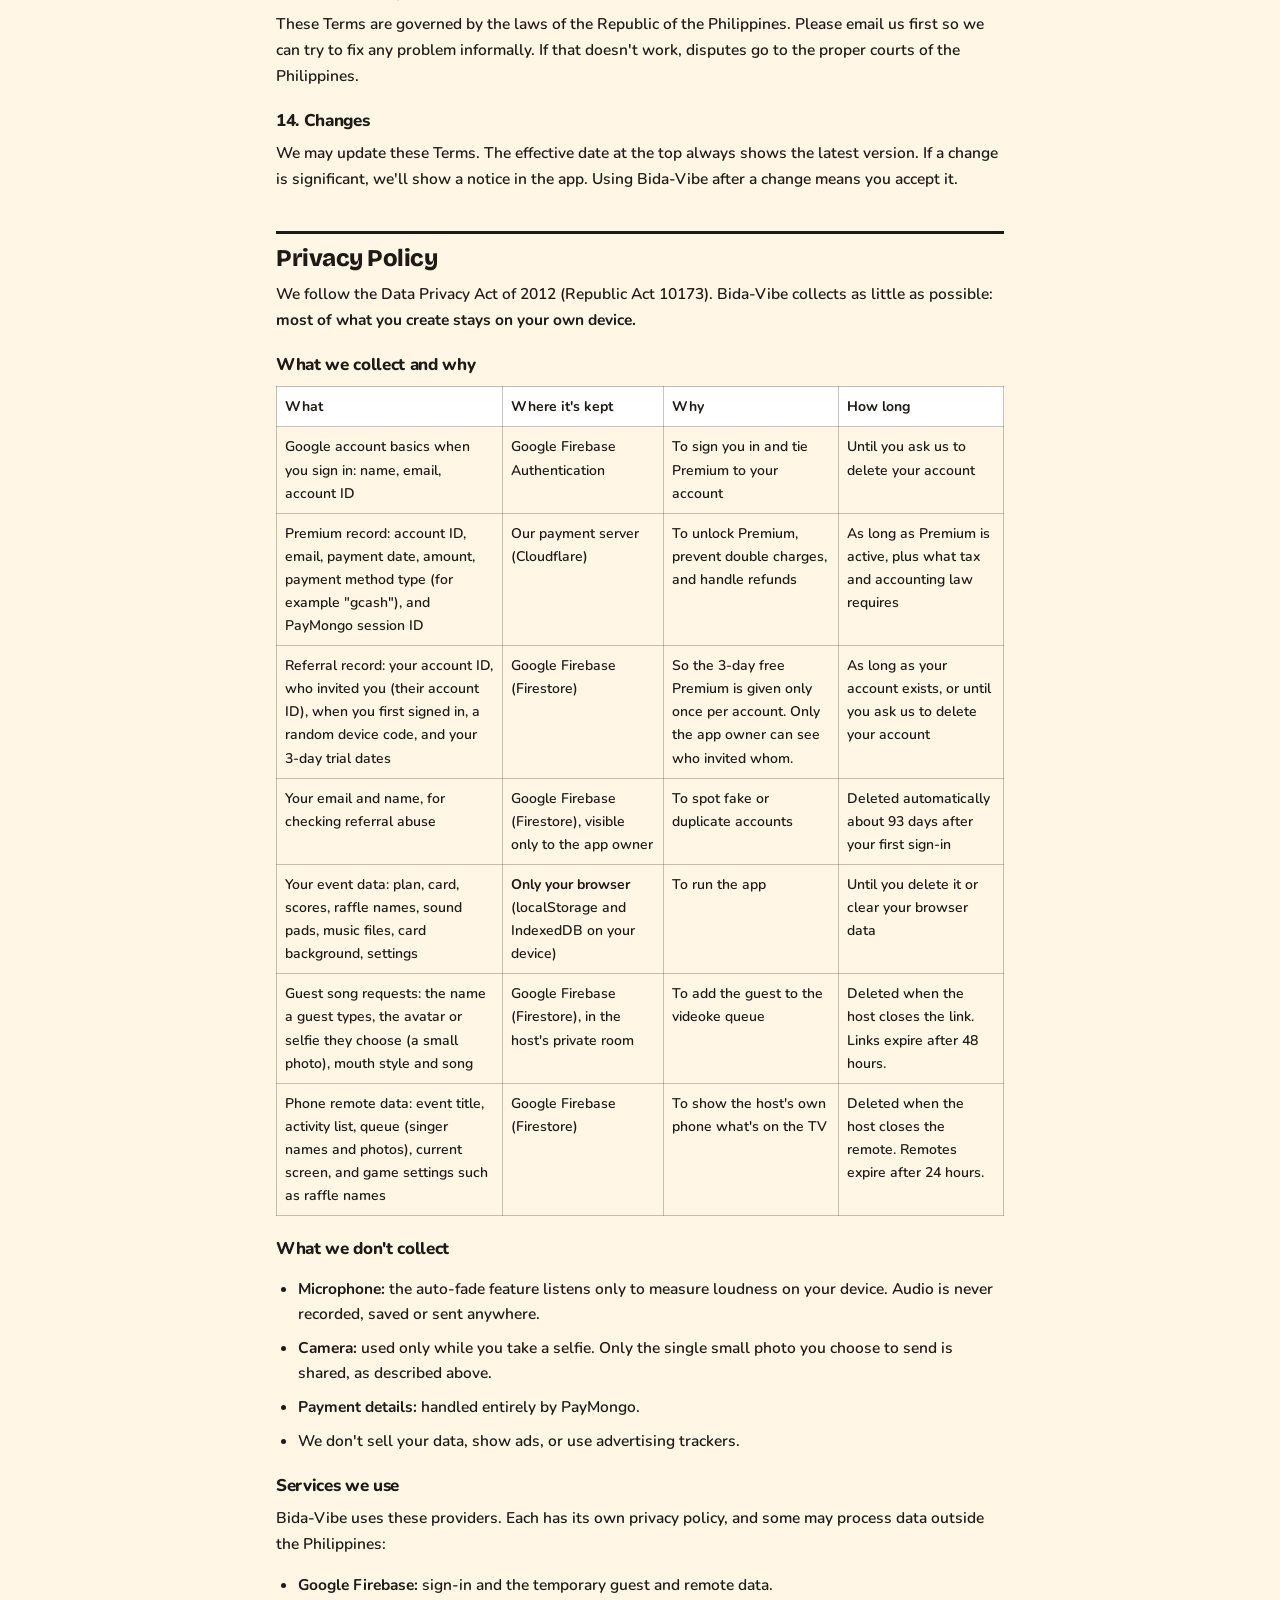
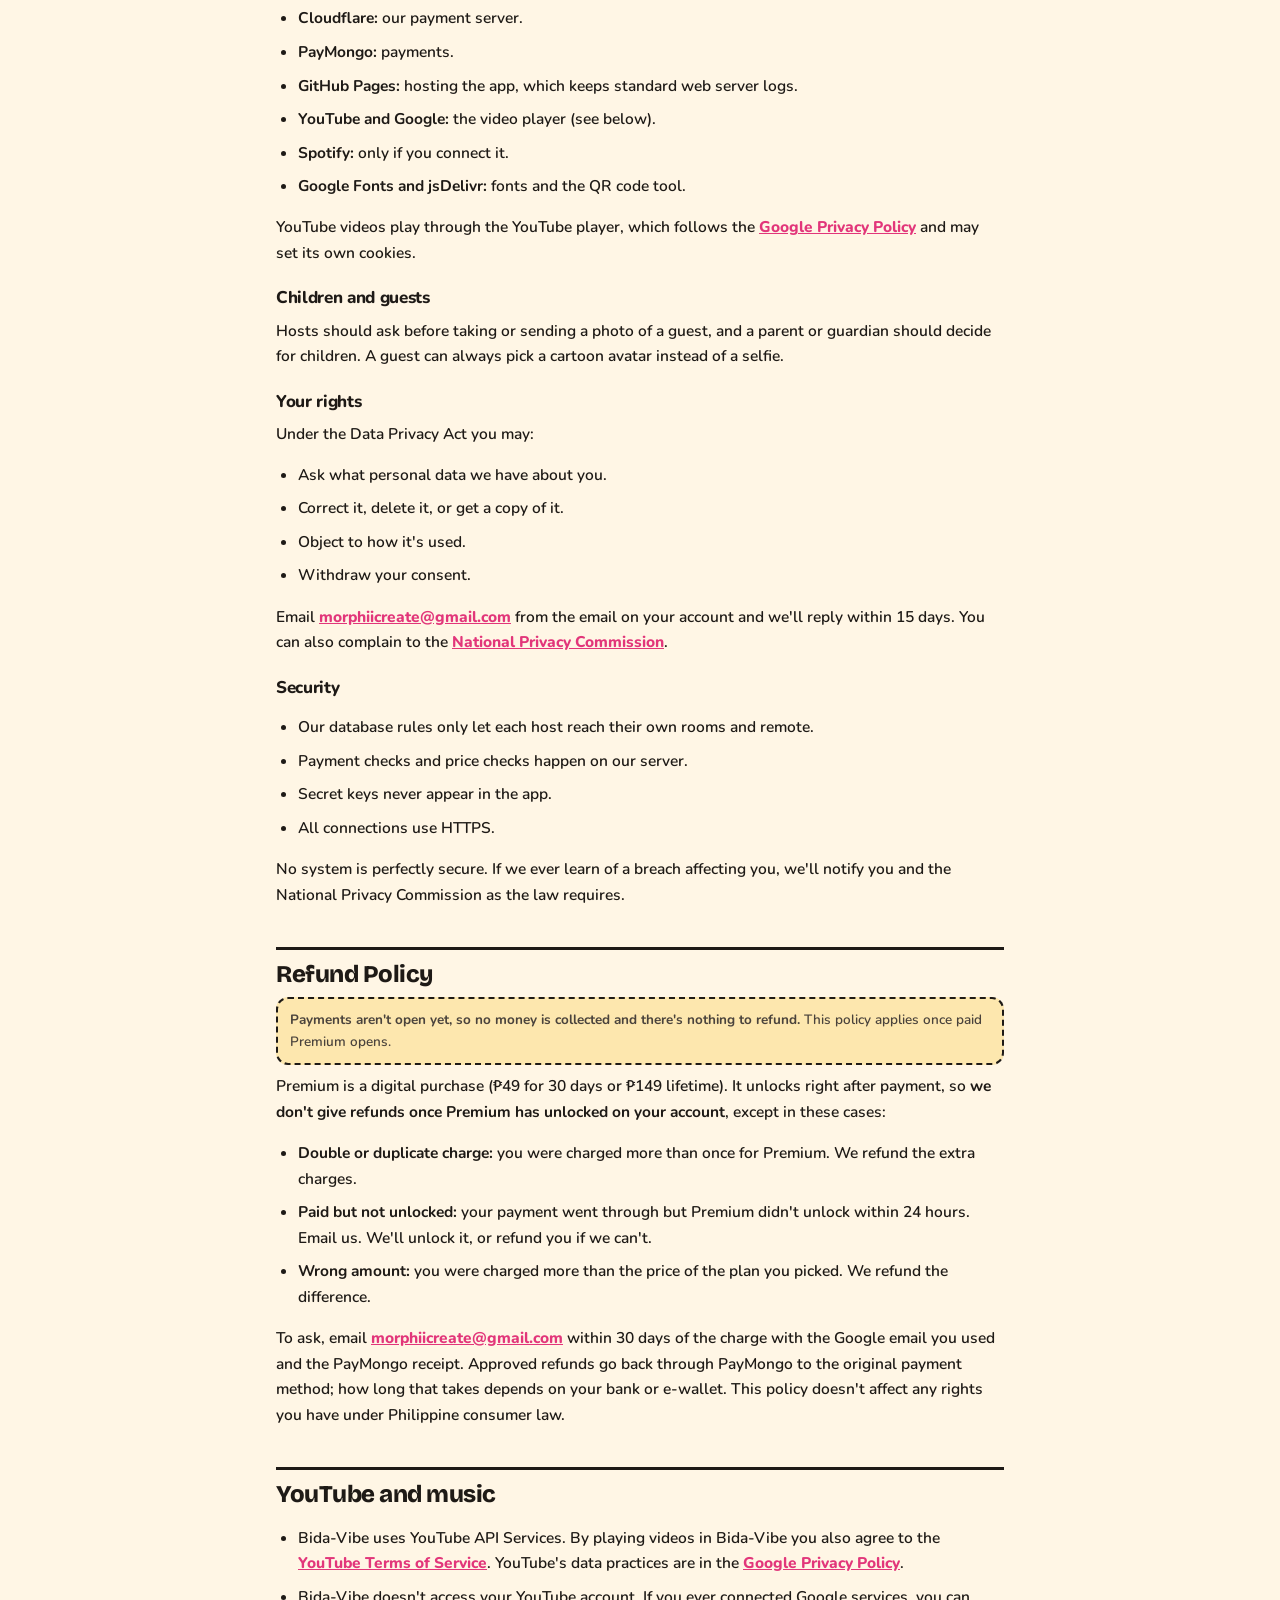
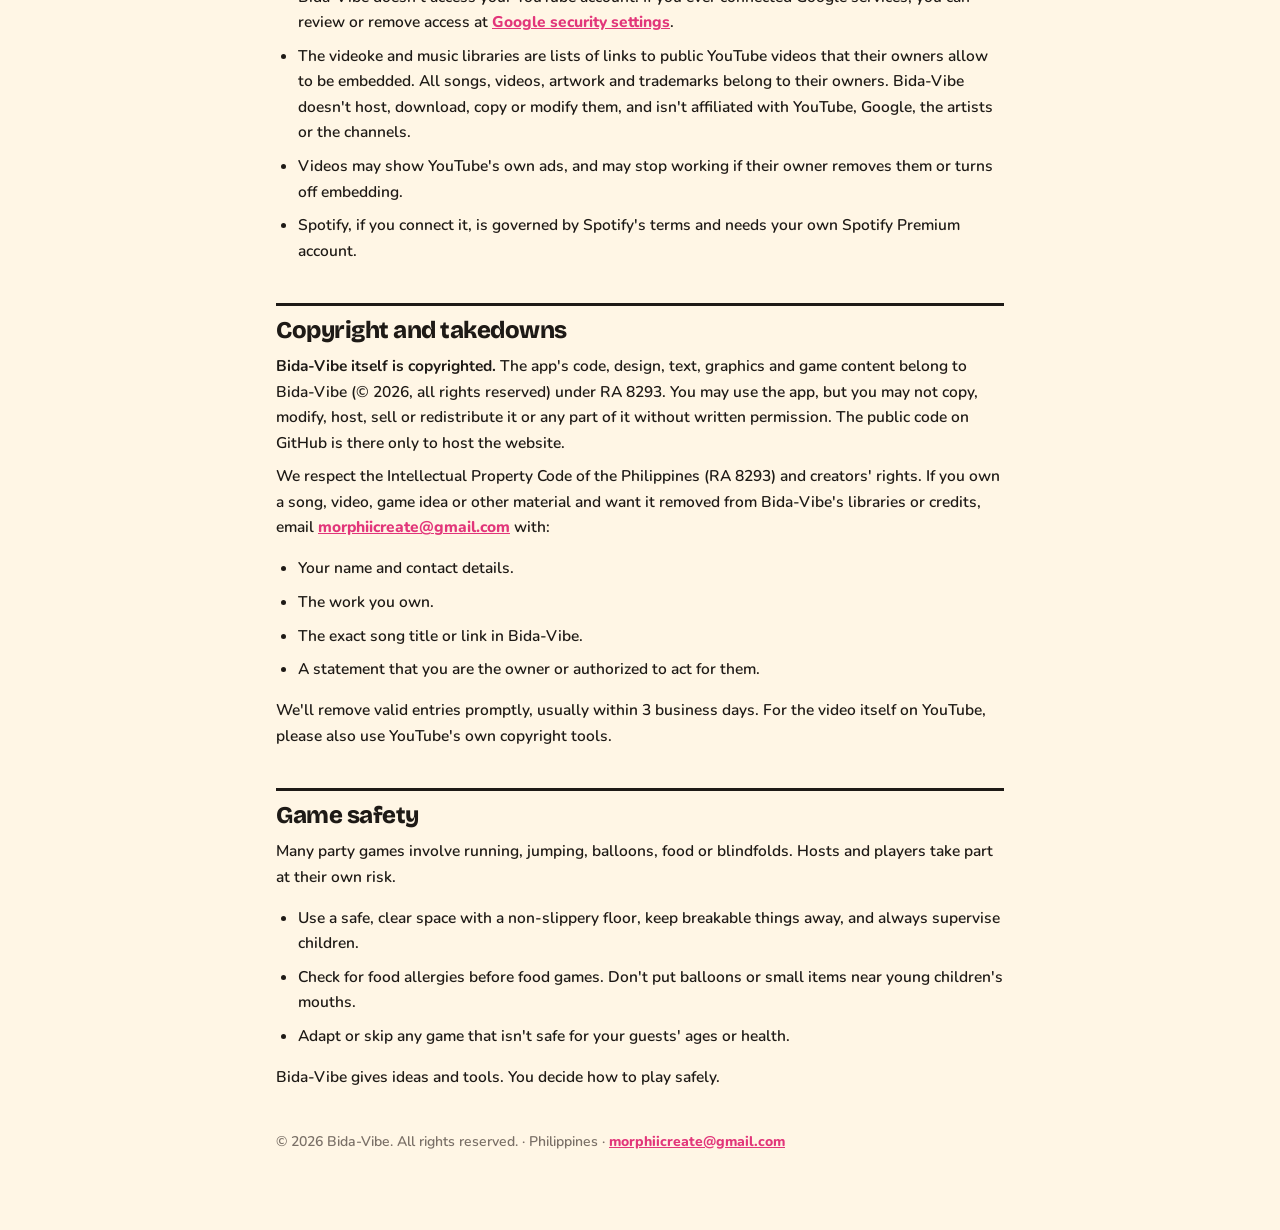
==== commit ec140fa9: "Add All rights reserved LICENSE and copyright notices Co-Authored-By: Claude Opus 5.5 <noreply@anthr" ====
--- a/legal.html
+++ b/legal.html
@@ -214,6 +214,7 @@
 
   <!-- ================= COPYRIGHT ================= -->
   <h2 id="copyright">Copyright and takedowns</h2>
+  <p><b>Bida-Vibe itself is copyrighted.</b> The app's code, design, text, graphics and game content belong to Bida-Vibe (© 2026, all rights reserved) under RA 8293. You may use the app, but you may not copy, modify, host, sell or redistribute it or any part of it without written permission. The public code on GitHub is there only to host the website.</p>
   <p>We respect the Intellectual Property Code of the Philippines (RA 8293) and creators' rights. If you own a song, video, game idea or other material and want it removed from Bida-Vibe's libraries or credits, email <a href="mailto:morphiicreate@gmail.com">morphiicreate@gmail.com</a> with:</p>
   <ul>
     <li>Your name and contact details.</li>
@@ -233,7 +234,7 @@
   </ul>
   <p>Bida-Vibe gives ideas and tools. You decide how to play safely.</p>
 
-  <p class="muted" style="margin-top:40px">Bida-Vibe · Philippines · <a href="mailto:morphiicreate@gmail.com">morphiicreate@gmail.com</a></p>
+  <p class="muted" style="margin-top:40px">© 2026 Bida-Vibe. All rights reserved. · Philippines · <a href="mailto:morphiicreate@gmail.com">morphiicreate@gmail.com</a></p>
 </main>
 </body>
 </html>
